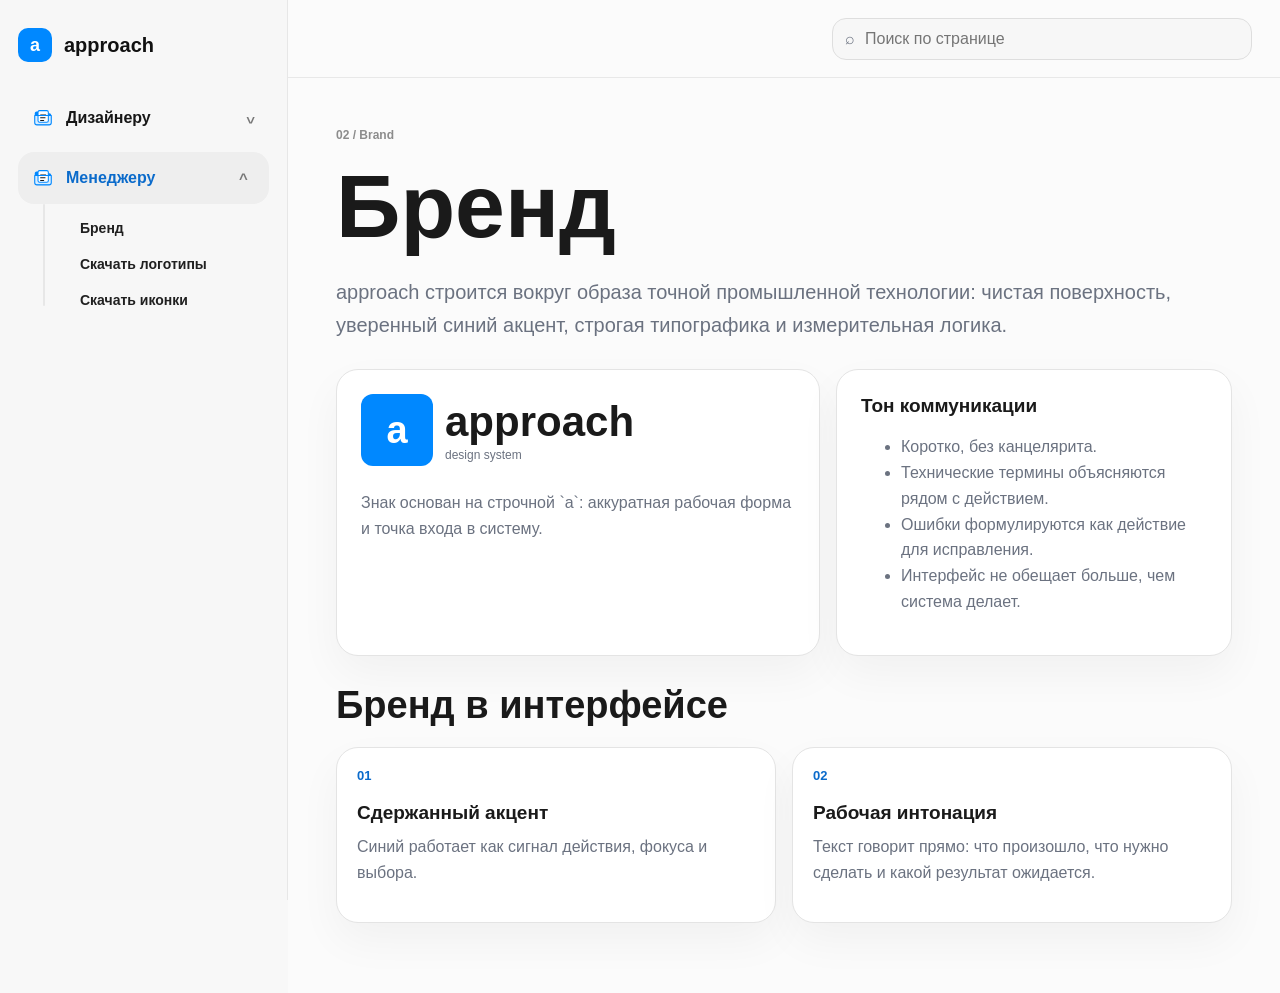
==== brand.html @ d25d41e9 "Initial commit" ====
<!doctype html>
<html lang="ru">
  <head><meta charset="utf-8" /><meta name="viewport" content="width=device-width, initial-scale=1" /><title>Бренд - approach</title><link rel="stylesheet" href="styles.css" /></head>
  <body><div class="app-shell"><header class="topbar"><a class="brand" href="index.html"><span class="brand-mark" aria-hidden="true">a</span><span><strong>approach</strong><small>ИДМ-ПЛЮС</small></span></a><div class="topbar-actions"><label class="search" for="globalSearch"><span aria-hidden="true">⌕</span><input id="globalSearch" type="search" placeholder="Поиск по странице" autocomplete="off" /></label><button class="icon-button nav-toggle" type="button" aria-label="Открыть меню" aria-expanded="false"><span></span><span></span><span></span></button></div></header><aside class="sidebar"><a class="sidebar-logo" href="index.html" aria-label="На главную"><span class="sidebar-logo-mark" aria-hidden="true">a</span><span>approach</span></a><nav class="side-nav">
  <details class="nav-section">
    <summary class="nav-section-trigger">Дизайнеру</summary>
    <div class="nav-section-list">
      <a href="visual-language.html">Визуальный язык</a>
      <a href="typography.html">Типографика</a>
      <a href="colors.html">Палитра</a>
    </div>
  </details>
  <details class="nav-section">
    <summary class="nav-section-trigger">Менеджеру</summary>
    <div class="nav-section-list">
      <a href="brand.html">Бренд</a>
      <a href="logos.html">Скачать логотипы</a>
      <a href="download-icons.html">Скачать иконки</a>
    </div>
  </details>
</nav></aside><main class="content"><section class="doc-section hero-section" id="brand" data-title="Бренд"><div class="section-kicker">02 / Brand</div><h1>Бренд</h1><p class="lead">approach строится вокруг образа точной промышленной технологии: чистая поверхность, уверенный синий акцент, строгая типографика и измерительная логика.</p><div class="brand-spec"><div class="logo-lab"><div class="logo-preview"><span class="brand-mark big">a</span><div><strong>approach</strong><small>design system</small></div></div><p>Знак основан на строчной `a`: аккуратная рабочая форма и точка входа в систему.</p></div><div class="voice-list"><h3>Тон коммуникации</h3><ul><li>Коротко, без канцелярита.</li><li>Технические термины объясняются рядом с действием.</li><li>Ошибки формулируются как действие для исправления.</li><li>Интерфейс не обещает больше, чем система делает.</li></ul></div></div><div class="doc-block"><h2>Бренд в интерфейсе</h2><div class="guideline-grid"><article class="guideline-card"><span>01</span><h3>Сдержанный акцент</h3><p>Синий работает как сигнал действия, фокуса и выбора.</p></article><article class="guideline-card"><span>02</span><h3>Рабочая интонация</h3><p>Текст говорит прямо: что произошло, что нужно сделать и какой результат ожидается.</p></article></div></div></section></main><aside class="toc"><strong>На странице</strong><a href="#brand">Бренд</a></aside></div><div class="no-results" hidden><strong>Ничего не найдено</strong><span>Попробуйте другой запрос.</span></div><script src="app.js"></script></body>
</html>
---- styles.css ----
:root {
  --blue: #0088ff;
  --blue-active: #0b6bcb;
  --carbon: #1a1a1a;
  --muted: #6b7280;
  --soft: #f4f8fc;
  --line: #e4eaf1;
  --white: #ffffff;
  --green: #14a46c;
  --warning: #ffb020;
  --radius: 8px;
  --topbar: 72px;
  --sidebar: 248px;
  --toc: 208px;
  --shadow: 0 18px 45px rgba(26, 26, 26, 0.08);
  color-scheme: light;
  font-family: Inter, "Segoe UI", Roboto, Arial, sans-serif;
}

* {
  box-sizing: border-box;
}

html {
  scroll-behavior: smooth;
}

body {
  margin: 0;
  background: linear-gradient(180deg, #ffffff 0%, #f8fbff 48%, #ffffff 100%);
  color: var(--carbon);
}

button,
input,
select {
  font: inherit;
}

a {
  color: inherit;
  text-decoration: none;
}

.app-shell {
  min-height: 100vh;
  display: grid;
  grid-template-columns: var(--sidebar) minmax(0, 1fr) var(--toc);
  grid-template-rows: var(--topbar) 1fr;
}

.topbar {
  position: sticky;
  top: 0;
  z-index: 30;
  grid-column: 1 / -1;
  height: var(--topbar);
  display: flex;
  align-items: center;
  justify-content: space-between;
  gap: 24px;
  padding: 0 28px;
  border-bottom: 1px solid var(--line);
  background: rgba(255, 255, 255, 0.96);
  backdrop-filter: blur(12px);
}

.brand,
.logo-preview {
  display: inline-flex;
  align-items: center;
  gap: 12px;
}

.brand strong,
.logo-preview strong {
  display: block;
  font-size: 17px;
  letter-spacing: 0;
}

.brand small,
.logo-preview small {
  display: block;
  margin-top: 2px;
  color: var(--muted);
  font-size: 12px;
}

.brand-mark {
  width: 36px;
  height: 36px;
  display: grid;
  place-items: center;
  border: 1px solid rgba(0, 136, 255, 0.35);
  border-radius: 8px;
  background: var(--blue);
  color: white;
  font-weight: 800;
  line-height: 1;
}

.brand-mark.big {
  width: 72px;
  height: 72px;
  font-size: 38px;
  border-radius: 12px;
}

.topbar-actions {
  display: flex;
  align-items: center;
  gap: 12px;
}

.search {
  width: min(360px, 42vw);
  height: 42px;
  display: flex;
  align-items: center;
  gap: 8px;
  padding: 0 12px;
  border: 1px solid var(--line);
  border-radius: var(--radius);
  background: var(--white);
  color: var(--muted);
}

.search input {
  width: 100%;
  border: 0;
  outline: 0;
  background: transparent;
  color: var(--carbon);
}

.icon-button {
  width: 42px;
  height: 42px;
  display: none;
  place-items: center;
  gap: 4px;
  border: 1px solid var(--line);
  border-radius: var(--radius);
  background: var(--white);
  color: var(--carbon);
}

.icon-button span {
  width: 18px;
  height: 2px;
  background: currentColor;
}

.sidebar,
.toc {
  position: sticky;
  top: var(--topbar);
  height: calc(100vh - var(--topbar));
  padding: 24px 20px;
  overflow: auto;
}

.sidebar {
  grid-column: 1;
  border-right: 1px solid var(--line);
  background: rgba(255, 255, 255, 0.9);
}

.side-nav {
  display: grid;
  gap: 8px;
  padding: 0;
  border: 0;
  border-radius: 0;
  background: transparent;
  box-shadow: none;
}

.side-nav::before {
  display: none;
}

.nav-section {
  border: 0;
  border-radius: 0;
  background: transparent;
  overflow: visible;
}

.nav-section-trigger {
  min-height: 52px;
  display: flex;
  align-items: center;
  justify-content: space-between;
  gap: 12px;
  padding: 0 14px 0 58px;
  border-radius: 16px;
  color: #171717;
  cursor: pointer;
  font-size: 18px;
  font-weight: 850;
  list-style: none;
  position: relative;
}

.nav-section-trigger::-webkit-details-marker {
  display: none;
}

.nav-section-trigger::after {
  content: "⌄";
  color: #777;
  font-size: 14px;
  transition: transform 160ms ease;
}

.nav-section-trigger::before {
  content: "";
  position: absolute;
  left: 18px;
  width: 22px;
  height: 22px;
  border: 2px solid #8e8e8e;
  border-radius: 7px;
  background:
    linear-gradient(90deg, transparent 9px, #8e8e8e 9px, #8e8e8e 11px, transparent 11px),
    linear-gradient(transparent 9px, #8e8e8e 9px, #8e8e8e 11px, transparent 11px);
}

.nav-section[open] .nav-section-trigger::after {
  transform: rotate(180deg);
}

.nav-section[open] .nav-section-trigger {
  background: #eeeeee;
}

.nav-section-list {
  position: relative;
  display: grid;
  gap: 0;
  margin: 8px 0 8px 30px;
  padding: 0 0 0 28px;
}

.nav-section-list::before {
  content: "";
  position: absolute;
  left: 8px;
  top: -8px;
  bottom: 16px;
  width: 2px;
  border-radius: 999px;
  background: #e7e7e7;
}

.nav-group {
  display: grid;
  gap: 4px;
  padding: 0;
  border: 0;
  background: transparent;
}

.nav-group-title {
  display: none;
}
}

.side-nav a,
.toc a {
  min-height: 42px;
  display: flex;
  align-items: center;
  border-radius: 12px;
  color: var(--muted);
}

.side-nav a {
  position: relative;
  min-height: 42px;
  padding: 0 12px 0 18px;
  border: 1px solid transparent;
  color: #777777;
  font-size: 17px;
  font-weight: 760;
  line-height: 1.2;
  transition: background 180ms ease, border-color 180ms ease, box-shadow 180ms ease, color 180ms ease, transform 180ms ease;
}

.side-nav a::before {
  display: none;
}

.side-nav a.active,
.side-nav a:hover,
.toc a:hover {
  background: transparent;
  color: #111111;
}

.side-nav a.active {
  color: #111111;
  font-weight: 850;
  border-color: transparent;
  background: #f5f5f5;
  box-shadow: none;
}

.side-nav a:hover {
  transform: translateX(2px);
  border-color: transparent;
}

.nav-standalone {
  min-height: 52px !important;
  margin-top: 2px;
  padding-left: 58px !important;
  border-radius: 16px !important;
  background: transparent;
  border-color: transparent !important;
  color: #171717 !important;
  font-size: 18px !important;
  font-weight: 850 !important;
}

.nav-standalone::before {
  display: block;
  left: 18px;
  top: 50%;
  width: 22px;
  height: 22px;
  border: 2px solid #8e8e8e;
  border-radius: 7px;
  background:
    linear-gradient(90deg, transparent 9px, #8e8e8e 9px, #8e8e8e 11px, transparent 11px),
    linear-gradient(transparent 9px, #8e8e8e 9px, #8e8e8e 11px, transparent 11px);
  transform: translateY(-50%);
}

.nav-standalone.active,
.nav-standalone:hover {
  background: #eeeeee;
}

.nav-standalone.active::before,
.nav-standalone:hover::before {
  border-color: var(--blue);
  background:
    linear-gradient(90deg, transparent 9px, var(--blue) 9px, var(--blue) 11px, transparent 11px),
    linear-gradient(transparent 9px, var(--blue) 9px, var(--blue) 11px, transparent 11px);
}

.content {
  grid-column: 2;
  min-width: 0;
  padding: 0 40px 80px;
}

.toc {
  grid-column: 3;
  border-left: 1px solid var(--line);
}

.toc strong {
  display: block;
  margin-bottom: 10px;
  font-size: 13px;
}

.toc a {
  padding: 0 10px;
  font-size: 14px;
}

.doc-section {
  max-width: 1120px;
  margin: 0 auto;
  padding: 72px 0;
  border-bottom: 1px solid var(--line);
  scroll-margin-top: calc(var(--topbar) + 16px);
}

.hero-section {
  padding-top: 56px;
}

.section-kicker {
  margin-bottom: 18px;
  color: var(--blue-active);
  font-size: 13px;
  font-weight: 700;
  text-transform: uppercase;
}

h1,
h2,
h3,
p {
  margin-top: 0;
}

h1 {
  max-width: 780px;
  margin-bottom: 24px;
  font-size: clamp(42px, 6vw, 82px);
  line-height: 1.03;
  letter-spacing: 0;
}

h2 {
  margin-bottom: 22px;
  font-size: clamp(30px, 4vw, 48px);
  line-height: 1.12;
  letter-spacing: 0;
}

h3 {
  margin-bottom: 10px;
  font-size: 19px;
  line-height: 1.25;
}

p,
li {
  color: var(--muted);
  line-height: 1.62;
}

.lead {
  max-width: 660px;
  font-size: 20px;
}

.section-intro {
  max-width: 780px;
  font-size: 18px;
}

.hero-grid {
  display: grid;
  grid-template-columns: minmax(0, 1.35fr) minmax(320px, 0.65fr);
  gap: 32px;
  align-items: center;
}

.hero-actions,
.badge-row {
  display: flex;
  flex-wrap: wrap;
  gap: 10px;
}

.button,
.demo-button {
  min-height: 44px;
  display: inline-flex;
  align-items: center;
  justify-content: center;
  gap: 8px;
  padding: 0 18px;
  border: 1px solid transparent;
  border-radius: var(--radius);
  font-weight: 700;
  cursor: pointer;
  transition: transform 160ms ease, background 160ms ease, border-color 160ms ease;
}

.button:hover,
.demo-button:hover {
  transform: translateY(-1px);
}

.primary,
.demo-button.primary {
  background: var(--blue);
  color: white;
}

.secondary,
.button.ghost {
  border-color: var(--line);
  background: white;
  color: var(--carbon);
}

.demo-button.ghost {
  border-color: transparent;
  background: transparent;
  color: var(--blue-active);
}

.system-panel,
.component-lab,
.component-card,
.audience-grid article,
.principle-list article,
.logo-lab,
.voice-list,
.timeline article {
  border: 1px solid var(--line);
  border-radius: var(--radius);
  background: white;
}

.system-panel {
  padding: 20px;
  box-shadow: var(--shadow);
}

.panel-header {
  display: flex;
  justify-content: space-between;
  gap: 16px;
  padding-bottom: 18px;
  border-bottom: 1px solid var(--line);
  color: var(--muted);
  font-size: 13px;
}

.panel-header strong {
  color: var(--carbon);
}

.signal-board {
  display: grid;
  grid-template-columns: repeat(3, 1fr);
  gap: 10px;
  margin: 18px 0;
}

.signal-board div {
  min-height: 88px;
  display: grid;
  align-content: center;
  gap: 4px;
  padding: 14px;
  border: 1px solid var(--line);
  border-radius: var(--radius);
  background: var(--soft);
}

.signal-board span {
  font-size: 28px;
  font-weight: 800;
}

.signal-board small {
  color: var(--muted);
}

.trace-lines {
  display: grid;
  gap: 8px;
}

.trace-lines span {
  height: 10px;
  border-radius: 99px;
  background: linear-gradient(90deg, rgba(0, 136, 255, 0.2), rgba(0, 136, 255, 0.02));
}

.trace-lines span:nth-child(2) {
  width: 78%;
}

.trace-lines span:nth-child(3) {
  width: 86%;
}

.trace-lines span:nth-child(4) {
  width: 58%;
}

.audience-grid,
.principle-list,
.color-grid,
.component-grid {
  display: grid;
  grid-template-columns: repeat(3, minmax(0, 1fr));
  gap: 16px;
  margin-top: 34px;
}

.audience-grid article,
.principle-list article,
.component-card,
.timeline article {
  padding: 20px;
}

.role-dot {
  width: 10px;
  height: 10px;
  display: block;
  margin-bottom: 26px;
  border-radius: 50%;
  background: var(--blue);
}

.principle-list {
  grid-template-columns: repeat(2, minmax(0, 1fr));
}

.principle-list article > span {
  display: block;
  margin-bottom: 28px;
  color: var(--blue);
  font-weight: 800;
}

.brand-spec {
  display: grid;
  grid-template-columns: minmax(0, 1.1fr) minmax(280px, 0.9fr);
  gap: 16px;
  margin-top: 28px;
}

.logo-lab,
.voice-list {
  padding: 24px;
}

.logo-preview {
  margin-bottom: 24px;
}

.logo-preview strong {
  font-size: 42px;
}

.color-grid {
  grid-template-columns: repeat(6, minmax(132px, 1fr));
}

.swatch {
  min-height: 162px;
  display: grid;
  align-content: end;
  gap: 7px;
  padding: 12px;
  border: 1px solid var(--line);
  border-radius: var(--radius);
  background: white;
  color: var(--carbon);
  text-align: left;
  cursor: pointer;
}

.swatch span {
  height: 74px;
  margin-bottom: 8px;
  border: 1px solid rgba(26, 26, 26, 0.08);
  border-radius: 6px;
  background: var(--swatch);
}

.swatch small {
  color: var(--muted);
}

.note {
  margin-top: 14px;
  font-size: 14px;
}

.type-scale {
  display: grid;
  gap: 10px;
}

.type-scale > div {
  display: grid;
  grid-template-columns: 116px minmax(0, 1fr) 110px;
  gap: 20px;
  align-items: baseline;
  padding: 18px 0;
  border-bottom: 1px solid var(--line);
}

.type-scale span,
code,
time {
  color: var(--muted);
  font-size: 13px;
}

.type-scale div:nth-child(1) strong {
  font-size: clamp(34px, 5vw, 54px);
  line-height: 1.05;
}

.type-scale div:nth-child(2) strong {
  font-size: 32px;
}

.type-scale div:nth-child(3) strong {
  font-size: 20px;
}

.grid-demo {
  position: relative;
  display: grid;
  grid-template-columns: repeat(12, 1fr);
  gap: 12px;
  min-height: 310px;
  margin-top: 28px;
  padding: 24px;
  border: 1px solid var(--line);
  border-radius: var(--radius);
  overflow: hidden;
  background: white;
}

.grid-bars {
  position: absolute;
  inset: 24px;
  display: grid;
  grid-template-columns: repeat(12, 1fr);
  gap: 12px;
  pointer-events: none;
}

.grid-bars span {
  background: rgba(0, 136, 255, 0.07);
}

.layout-card {
  position: relative;
  z-index: 1;
  grid-column: span 4;
  display: grid;
  place-items: center;
  min-height: 110px;
  border: 1px solid rgba(0, 136, 255, 0.24);
  border-radius: var(--radius);
  background: rgba(255, 255, 255, 0.92);
  color: var(--blue-active);
  font-weight: 800;
}

.layout-card.wide {
  grid-column: span 8;
}

.icon-grid {
  display: grid;
  grid-template-columns: repeat(8, 56px);
  gap: 12px;
  margin-top: 24px;
}

.icon-grid button {
  width: 56px;
  height: 56px;
  border: 1px solid var(--line);
  border-radius: var(--radius);
  background: white;
  color: var(--carbon);
  font-size: 22px;
  cursor: pointer;
}

.component-lab {
  margin: 28px 0 20px;
  overflow: hidden;
}

.lab-toolbar {
  display: flex;
  flex-wrap: wrap;
  align-items: center;
  gap: 12px;
  padding: 16px;
  border-bottom: 1px solid var(--line);
  background: var(--soft);
}

.lab-toolbar label,
.field {
  display: grid;
  gap: 8px;
  color: var(--muted);
  font-size: 13px;
}

.lab-toolbar select,
.field input,
.field select {
  height: 40px;
  min-width: 160px;
  padding: 0 12px;
  border: 1px solid var(--line);
  border-radius: var(--radius);
  background: white;
  color: var(--carbon);
}

.toggle {
  display: inline-flex !important;
  grid-template-columns: auto auto;
  align-items: center;
  min-height: 40px;
  padding: 0 10px;
  border: 1px solid var(--line);
  border-radius: var(--radius);
  background: white;
}

.component-preview {
  display: flex;
  flex-wrap: wrap;
  gap: 12px;
  min-height: 152px;
  align-items: center;
  padding: 24px;
}

.component-preview.size-small .demo-button {
  min-height: 36px;
  padding: 0 14px;
  font-size: 14px;
}

.component-preview.size-large .demo-button {
  min-height: 52px;
  padding: 0 22px;
  font-size: 17px;
}

.demo-button[disabled] {
  opacity: 0.48;
  cursor: not-allowed;
  transform: none;
}

.demo-button.loading::before {
  content: "";
  width: 14px;
  height: 14px;
  border: 2px solid currentColor;
  border-right-color: transparent;
  border-radius: 50%;
  animation: spin 0.8s linear infinite;
}

@keyframes spin {
  to { transform: rotate(360deg); }
}

.component-grid {
  grid-template-columns: repeat(2, minmax(0, 1fr));
}

.component-card h3 {
  margin-bottom: 16px;
}

.check-row {
  display: flex;
  gap: 10px;
  align-items: center;
  min-height: 34px;
  color: var(--carbon);
}

.badge {
  display: inline-flex;
  min-height: 28px;
  align-items: center;
  padding: 0 10px;
  border: 1px solid var(--line);
  border-radius: 999px;
  background: var(--soft);
  color: var(--muted);
  font-size: 13px;
  font-weight: 700;
}

.badge.blue {
  border-color: rgba(0, 136, 255, 0.25);
  background: rgba(0, 136, 255, 0.09);
  color: var(--blue-active);
}

.badge.green {
  border-color: rgba(20, 164, 108, 0.24);
  background: rgba(20, 164, 108, 0.1);
  color: #0d7d51;
}

.table-card {
  grid-column: span 2;
}

table {
  width: 100%;
  border-collapse: collapse;
  font-size: 14px;
}

th,
td {
  padding: 13px 10px;
  border-bottom: 1px solid var(--line);
  text-align: left;
}

th {
  color: var(--muted);
  font-size: 13px;
  font-weight: 700;
}

.toast {
  display: grid;
  gap: 4px;
  padding: 14px;
  border-left: 4px solid var(--blue);
  border-radius: var(--radius);
  background: var(--soft);
}

.toast span {
  color: var(--muted);
}

.timeline {
  display: grid;
  gap: 14px;
}

.timeline article {
  display: grid;
  gap: 6px;
}

.timeline h3 {
  margin-bottom: 0;
}

.doc-block {
  margin-top: 34px;
}

.doc-block h2 {
  margin-bottom: 14px;
  font-size: clamp(28px, 3vw, 38px);
}

.guideline-grid,
.article-grid,
.do-dont-grid {
  display: grid;
  grid-template-columns: repeat(2, minmax(0, 1fr));
  gap: 16px;
  margin-top: 20px;
}

.guideline-card,
.article-card,
.do-card,
.dont-card,
.spec-table {
  border: 1px solid var(--line);
  border-radius: var(--radius);
  background: white;
}

.guideline-card,
.article-card,
.do-card,
.dont-card {
  padding: 20px;
}

.guideline-card span,
.article-card span {
  display: block;
  margin-bottom: 18px;
  color: var(--blue-active);
  font-size: 13px;
  font-weight: 800;
}

.visual-sample {
  min-height: 220px;
  display: grid;
  grid-template-columns: 1fr 1fr;
  gap: 14px;
  margin-top: 24px;
  padding: 18px;
  border: 1px solid var(--line);
  border-radius: var(--radius);
  background: var(--soft);
}

.visual-sample > div {
  display: grid;
  align-content: end;
  min-height: 180px;
  padding: 18px;
  border: 1px solid rgba(0, 136, 255, 0.18);
  border-radius: var(--radius);
  background: white;
}

.visual-sample strong {
  font-size: 28px;
}

.rule-list {
  display: grid;
  gap: 12px;
  margin: 18px 0 0;
  padding: 0;
  list-style: none;
}

.rule-list li {
  padding-left: 18px;
  border-left: 3px solid var(--blue);
}

.spec-table {
  width: 100%;
  margin-top: 18px;
  overflow: hidden;
}

.do-card {
  border-color: rgba(20, 164, 108, 0.28);
  background: rgba(20, 164, 108, 0.06);
}

.dont-card {
  border-color: rgba(255, 176, 32, 0.34);
  background: rgba(255, 176, 32, 0.08);
}

.no-results {
  position: fixed;
  left: 50%;
  bottom: 24px;
  z-index: 40;
  transform: translateX(-50%);
  max-width: min(520px, calc(100vw - 32px));
  padding: 14px 18px;
  border: 1px solid var(--line);
  border-radius: var(--radius);
  background: white;
  box-shadow: var(--shadow);
}

.no-results span {
  display: block;
  margin-top: 4px;
  color: var(--muted);
  font-size: 14px;
}

.is-hidden-by-search {
  display: none;
}

.home-page {
  min-height: 100vh;
  background: #ffffff;
}

/* approach application-style documentation skin */
.approach-app-page,
body {
  background: #fbfbfb;
}

.app-shell {
  width: 100%;
  min-height: 100vh;
  margin: 0;
  overflow: visible;
  border: 0;
  border-radius: 0;
  background: #f8f8f8;
  box-shadow: none;
  grid-template-columns: 220px minmax(0, 1fr);
  grid-template-rows: 78px 1fr;
}

.topbar {
  grid-column: 2;
  height: 78px;
  padding: 0 28px;
  border-bottom: 1px solid #e8e8e8;
  background: rgba(251, 251, 251, 0.96);
  backdrop-filter: none;
}

.topbar .brand {
  display: none;
}

.sidebar {
  grid-column: 1;
  grid-row: 1 / span 2;
  top: 0;
  height: 100vh;
  padding: 24px 20px;
  border-right: 1px solid #e7e7e7;
  background: #f7f7f7;
}

.side-nav {
  padding: 0;
  border: 0;
  border-radius: 0;
  background: transparent;
  box-shadow: none;
  gap: 8px;
}

.side-nav::before {
  content: "Документация";
  margin: 0 8px 8px;
  color: #111;
  font-size: 12px;
  letter-spacing: 0.04em;
  text-transform: uppercase;
}

.side-nav a {
  min-height: 42px;
  padding: 0 14px 0 44px;
  border: 0;
  border-radius: 12px;
  color: #202020;
  font-size: 14px;
  font-weight: 760;
}

.side-nav a::before {
  content: "";
  left: 14px;
  width: 18px;
  height: 18px;
  border: 1.5px solid #999;
  border-radius: 6px;
  background:
    linear-gradient(90deg, transparent 7px, #999 7px, #999 9px, transparent 9px),
    linear-gradient(transparent 7px, #999 7px, #999 9px, transparent 9px);
  opacity: 1;
}

.side-nav a::after {
  display: none;
}

.side-nav a.active,
.side-nav a:hover {
  background: #ededed;
  color: #111;
  box-shadow: none;
  transform: none;
}

.side-nav a.active::before,
.side-nav a:hover::before {
  border-color: #111;
  background:
    linear-gradient(90deg, transparent 7px, #111 7px, #111 9px, transparent 9px),
    linear-gradient(transparent 7px, #111 7px, #111 9px, transparent 9px);
}

.topbar-actions {
  width: auto;
  margin-left: auto;
  gap: 14px;
  min-width: 0;
}

.toolbar-button,
.avatar-button,
.section-toolbar button,
.top-link {
  border: 1px solid #dedede;
  border-radius: 14px;
  background: #f1f1f1;
  color: #111;
  font-weight: 800;
}

.toolbar-button {
  width: 42px;
  height: 42px;
}

.toolbar-button.active {
  background: #ececec;
  box-shadow: inset 0 -1px 0 rgba(0, 0, 0, 0.08);
}

.top-link {
  min-height: 44px;
  display: inline-flex;
  align-items: center;
  padding: 0 18px;
  margin-left: auto;
}

.avatar-button {
  width: 42px;
  height: 42px;
  border-radius: 50%;
  background: #f47c2c;
}

.search {
  width: min(420px, calc(100vw - 360px));
  max-width: 100%;
  height: 42px;
  border-color: #dedede;
  border-radius: 14px;
  background: #f7f7f7;
}

.search kbd {
  min-width: 34px;
  padding: 4px 8px;
  border: 1px solid #d2d2d2;
  border-radius: 8px;
  background: #fff;
  color: #777;
  font-size: 12px;
}

.content {
  grid-column: 2;
  padding: 30px 48px 70px;
  background: #fbfbfb;
}

.toc {
  display: none;
}

.doc-section {
  max-width: none;
  padding: 0;
  border-bottom: 0;
}

.dashboard-content {
  display: grid;
  gap: 28px;
}

.dashboard-hero {
  display: grid;
  grid-template-columns: 1fr;
  gap: 0;
  align-items: stretch;
}

.image-hero {
  gap: 24px;
}

.image-hero img {
  width: 100%;
  display: block;
  aspect-ratio: 16 / 6.8;
  object-fit: cover;
  border-radius: 26px;
  background: #f4f7fb;
}

.hero-copy {
  max-width: 860px;
}

.dashboard-hero > div:first-child,
.hero-object,
.update-story,
.component-lab,
.component-card,
.guideline-card,
.article-card,
.logo-lab,
.voice-list,
.timeline article,
.spec-table {
  border: 1px solid #e4e4e4;
  border-radius: 22px;
  background: #ffffff;
  box-shadow: 0 18px 44px rgba(0, 0, 0, 0.045);
}

.dashboard-hero > div:first-child {
  min-height: auto;
  display: grid;
  align-content: end;
  padding: 0 0 18px;
  border: 0;
  border-radius: 0;
  background: transparent;
  box-shadow: none;
}

.eyebrow,
.section-kicker {
  color: #8c8c8c;
  font-size: 12px;
  font-weight: 800;
  letter-spacing: 0;
  text-transform: none;
}

.dashboard-hero h1 {
  margin-bottom: 12px;
  font-size: clamp(72px, 11vw, 150px);
  line-height: 0.9;
}

.dashboard-hero p {
  max-width: 680px;
  margin-bottom: 0;
  color: #757575;
  font-size: 18px;
}

.hero-object {
  position: relative;
  min-height: 220px;
  overflow: hidden;
  background:
    radial-gradient(circle at 74% 28%, rgba(255, 120, 42, 0.9) 0 3px, transparent 4px),
    linear-gradient(145deg, #e9eef0, #ffffff);
}

.hero-object span {
  position: absolute;
  inset: 44px 92px 38px;
  border-radius: 52% 48% 45% 55%;
  background: linear-gradient(145deg, #101010, #3b3b3b 48%, #f5f5f5 49%, #ffffff);
  filter: drop-shadow(0 30px 34px rgba(0, 0, 0, 0.22));
}

.section-toolbar {
  display: flex;
  align-items: center;
  justify-content: space-between;
  margin-bottom: 18px;
}

.section-toolbar h2 {
  margin: 0;
  font-size: 28px;
}

.section-toolbar button,
.section-toolbar a {
  min-height: 38px;
  display: inline-flex;
  align-items: center;
  padding: 0 14px;
  color: #111;
}

.scene-grid {
  display: grid;
  grid-template-columns: repeat(4, minmax(0, 1fr));
  gap: 18px;
}

.role-card-grid {
  display: grid;
  grid-template-columns: repeat(3, minmax(0, 1fr));
  gap: 24px;
  width: 100%;
}

.scene-section {
  width: 100%;
}

.scene-section .role-card-grid {
  max-width: none;
}

.role-card-grid .menu-card {
  min-height: 320px;
  padding: 42px;
  border-radius: 28px;
  border-color: #e3e8ef;
  background:
    linear-gradient(180deg, #ffffff 0%, #f8fbff 100%);
  box-shadow: 0 24px 70px rgba(26, 26, 26, 0.06);
}

.role-card-grid .menu-card h3 {
  margin-bottom: 22px;
  font-size: clamp(30px, 3.2vw, 48px);
}

.role-card-grid .menu-card a {
  min-height: 40px;
  display: flex;
  align-items: center;
  width: 100%;
  font-size: 20px;
  color: #1a1a1a;
}

.role-card-grid .menu-card a:hover {
  color: var(--blue);
  transform: translateX(4px);
}

.scene-card {
  display: grid;
  gap: 10px;
  padding: 10px 10px 18px;
  border: 1px solid #e5e5e5;
  border-radius: 24px;
  background: #ffffff;
  color: #111;
  box-shadow: 0 14px 36px rgba(0, 0, 0, 0.04);
  transition: transform 180ms ease, box-shadow 180ms ease;
}

.scene-card:hover {
  transform: translateY(-3px);
  box-shadow: 0 24px 52px rgba(0, 0, 0, 0.08);
}

.scene-card strong,
.scene-card span {
  padding: 0 10px;
}

.scene-card span {
  color: #8a8a8a;
  font-size: 13px;
}

.scene-art {
  aspect-ratio: 1.35;
  border-radius: 18px;
  background: #efefed;
}

.art-visual { background: radial-gradient(circle at 67% 48%, #111 0 22%, transparent 23%), linear-gradient(135deg, #c8d9df, #f6f6f4); }
.art-brand { background: linear-gradient(145deg, #f15b3b 0 35%, #f1d3bd 36%, #f5f1eb 100%); }
.art-components { background: radial-gradient(circle at 30% 30%, #0088ff 0 12%, transparent 13%), linear-gradient(145deg, #f7f7f7, #dedede); }
.art-colors { background: radial-gradient(circle at 28% 34%, #0088ff 0 18%, transparent 19%), radial-gradient(circle at 70% 64%, #1a1a1a 0 18%, transparent 19%), #f1f1ee; }
.art-type { background: linear-gradient(90deg, #111 0 26%, transparent 27%), linear-gradient(145deg, #f7f7f7, #e6e6e6); }
.art-grid { background: repeating-linear-gradient(90deg, #d7e8f6 0 1px, transparent 1px 28px), repeating-linear-gradient(0deg, #d7e8f6 0 1px, transparent 1px 28px), #fbfbfb; }
.art-icons { background: radial-gradient(circle, transparent 42%, #111 43% 48%, transparent 49%), #f2f2f2; }
.art-updates { background: linear-gradient(145deg, #27222d, #9e8b98); }

.update-story {
  display: grid;
  grid-template-columns: minmax(0, 0.9fr) minmax(320px, 1.1fr);
  gap: 24px;
  padding: 28px;
}

.update-story h3 {
  font-size: 34px;
}

.update-preview {
  min-height: 260px;
  border-radius: 22px;
  background:
    radial-gradient(circle at 46% 34%, rgba(255, 255, 255, 0.9) 0 12%, transparent 13%),
    linear-gradient(145deg, #0088ff, #1a1a1a);
}

.doc-section.hero-section {
  padding: 20px 0 0;
}

.doc-section.hero-section > h1,
.doc-section.hero-section > .lead,
.doc-section.hero-section > .section-kicker {
  max-width: 920px;
}

.doc-section.hero-section > h1 {
  font-size: clamp(54px, 7vw, 104px);
}

.principle-list,
.brand-spec,
.color-grid,
.type-scale,
.grid-demo,
.icon-grid,
.component-grid,
.timeline,
.doc-block {
  margin-top: 28px;
}

.principle-list article,
.swatch {
  border-radius: 22px;
  box-shadow: 0 14px 36px rgba(0, 0, 0, 0.04);
}

.home-topbar {
  position: sticky;
}

.top-nav {
  display: flex;
  align-items: center;
  gap: 6px;
}

.top-nav a {
  min-height: 38px;
  display: inline-flex;
  align-items: center;
  padding: 0 12px;
  border-radius: var(--radius);
  color: var(--muted);
  font-size: 14px;
  font-weight: 700;
}

.top-nav a:hover {
  background: var(--soft);
  color: var(--carbon);
}

.home-main {
  width: min(1180px, calc(100vw - 48px));
  margin: 0 auto;
  padding: 56px 0 84px;
}

.home-hero {
  min-height: min(560px, calc(100vh - 112px));
  display: grid;
  align-content: center;
  padding: 58px 0 72px;
}

.home-hero h1 {
  max-width: 980px;
  margin-bottom: 22px;
  font-size: clamp(72px, 15vw, 180px);
  line-height: 0.9;
  letter-spacing: 0;
}

.home-hero .lead {
  max-width: 760px;
}

.quick-menu,
.home-updates {
  padding: 56px 0 0;
}

.quick-menu,
.home-updates {
  margin-inline: calc((100vw - min(1180px, calc(100vw - 48px))) / -2);
  padding-inline: calc((100vw - min(1180px, calc(100vw - 48px))) / 2);
  background: #ffffff;
}

.quick-menu {
  padding-top: 56px;
}

.home-updates {
  padding-top: 56px;
  padding-bottom: 40px;
}

.home-section-head {
  display: flex;
  align-items: end;
  justify-content: space-between;
  gap: 24px;
  margin-bottom: 18px;
}

.home-section-head h2 {
  margin: 0;
  font-size: clamp(28px, 4vw, 46px);
}

.home-section-head a {
  color: var(--blue-active);
  font-weight: 800;
}

.home-card-grid {
  display: grid;
  grid-template-columns: repeat(3, minmax(0, 1fr));
  gap: 24px;
}

.menu-card {
  min-height: 258px;
  display: grid;
  align-content: start;
  gap: 16px;
  padding: 28px 24px;
  border: 1px solid var(--line);
  border-radius: 8px;
  background: #ffffff;
  box-shadow: 0 16px 40px rgba(26, 26, 26, 0.06);
}

.menu-card h3 {
  margin-bottom: 10px;
  font-size: 28px;
}

.menu-card a {
  width: fit-content;
  color: var(--carbon);
  font-size: 17px;
  line-height: 1.3;
}

.menu-card a:hover {
  color: var(--blue-active);
}

.updates-layout {
  display: grid;
  grid-template-columns: minmax(0, 1fr) minmax(340px, 0.72fr);
  gap: 24px;
}

.update-feature,
.update-list a {
  border: 1px solid var(--line);
  border-radius: 8px;
  background: white;
}

.update-feature {
  min-height: 320px;
  display: grid;
  align-content: end;
  padding: 28px;
  box-shadow: var(--shadow);
}

.update-feature h3 {
  max-width: 640px;
  margin-top: 18px;
  font-size: clamp(28px, 4vw, 52px);
  line-height: 1.08;
}

.update-feature p {
  max-width: 650px;
  margin-bottom: 0;
}

.update-list {
  display: grid;
  gap: 12px;
}

.update-list a {
  display: grid;
  gap: 8px;
  min-height: 98px;
  padding: 18px;
}

.update-list span {
  color: var(--blue-active);
  font-size: 13px;
  font-weight: 800;
  text-transform: uppercase;
}

.update-list strong {
  line-height: 1.35;
}

.site-footer {
  background: #ffffff;
}

.site-footer-inner {
  width: min(1180px, calc(100vw - 48px));
  margin: 0 auto;
  padding: 28px 0 36px;
  border-top: 1px solid var(--line);
  color: var(--muted);
  font-size: 14px;
  font-weight: 700;
}

@media (max-width: 1180px) {
  .app-shell {
    grid-template-columns: var(--sidebar) minmax(0, 1fr);
  }

  .toc {
    display: none;
  }

  .content {
    grid-column: 2;
  }

  .hero-grid,
  .brand-spec {
    grid-template-columns: 1fr;
  }

  .color-grid {
    grid-template-columns: repeat(3, minmax(0, 1fr));
  }
}

@media (max-width: 820px) {
  :root {
    --topbar: 64px;
  }

  .app-shell {
    display: block;
  }

  .topbar {
    padding: 0 16px;
  }

  .search {
    width: min(260px, calc(100vw - 110px));
  }

  .icon-button {
    display: grid;
  }

  .top-nav {
    position: fixed;
    top: var(--topbar);
    left: 0;
    right: 0;
    z-index: 24;
    display: grid;
    gap: 0;
    padding: 12px 16px;
    border-bottom: 1px solid var(--line);
    background: white;
    transform: translateY(-120%);
    transition: transform 180ms ease;
    box-shadow: var(--shadow);
  }

  body.nav-open .top-nav {
    transform: translateY(0);
  }

  .sidebar {
    position: fixed;
    top: var(--topbar);
    left: 0;
    z-index: 25;
    width: min(320px, 84vw);
    transform: translateX(-102%);
    transition: transform 180ms ease;
    box-shadow: var(--shadow);
  }

  body.nav-open .sidebar {
    transform: translateX(0);
  }

  .content {
    padding: 0 18px 64px;
  }

  .doc-section {
    padding: 52px 0;
  }

  .audience-grid,
  .principle-list,
  .component-grid,
  .color-grid,
  .guideline-grid,
  .article-grid,
  .do-dont-grid,
  .visual-sample {
    grid-template-columns: 1fr;
  }

  .hero-grid {
    gap: 24px;
  }

  .type-scale > div {
    grid-template-columns: 1fr;
    gap: 8px;
  }

  .grid-demo {
    grid-template-columns: repeat(6, 1fr);
  }

  .grid-bars {
    grid-template-columns: repeat(6, 1fr);
  }

  .layout-card,
  .layout-card.wide {
    grid-column: span 6;
  }

  .icon-grid {
    grid-template-columns: repeat(4, 56px);
  }

  .table-card {
    grid-column: span 1;
    overflow-x: auto;
  }

  .home-main {
    width: min(100% - 32px, 1180px);
    padding-top: 32px;
  }

  .site-footer-inner {
    width: min(100% - 32px, 1180px);
  }

  .quick-menu,
  .home-updates {
    margin-inline: -16px;
    padding-inline: 16px;
  }

  .home-hero {
    min-height: auto;
    padding: 54px 0 58px;
  }

  .home-card-grid,
  .updates-layout {
    grid-template-columns: 1fr;
  }

  .home-section-head {
    align-items: start;
    flex-direction: column;
    gap: 10px;
  }

  .menu-card {
    min-height: 220px;
  }
}

@media (max-width: 520px) {
  .brand small {
    display: none;
  }

  .search {
    width: 44px;
    padding: 0;
    justify-content: center;
  }

  .search input {
    position: absolute;
    right: 16px;
    top: 58px;
    width: calc(100vw - 32px);
    height: 44px;
    padding: 0 12px;
    border: 1px solid var(--line);
    border-radius: var(--radius);
    background: white;
    box-shadow: var(--shadow);
    opacity: 0;
    pointer-events: none;
  }

  .search:focus-within input {
    opacity: 1;
    pointer-events: auto;
  }

  h1 {
    font-size: 40px;
  }

  .lead {
    font-size: 18px;
  }

  .signal-board {
    grid-template-columns: 1fr;
  }

  .home-hero h1 {
    font-size: 66px;
  }

  .menu-card h3 {
    font-size: 26px;
  }
}

/* Compact role navigation */
:root {
  --sidebar: 288px;
}

.app-shell {
  grid-template-columns: 288px minmax(0, 1fr);
}

.sidebar {
  padding-inline: 18px;
}

.sidebar-logo {
  min-height: 42px;
  display: flex;
  align-items: center;
  gap: 12px;
  margin-bottom: 26px;
  color: #111;
  font-size: 20px;
  font-weight: 900;
}

.sidebar-logo-mark {
  width: 34px;
  height: 34px;
  display: grid;
  place-items: center;
  border-radius: 10px;
  background: var(--blue);
  color: #fff;
  font-size: 18px;
  line-height: 1;
}

.nav-section-trigger {
  display: grid;
  grid-template-columns: 22px minmax(0, 1fr) 16px;
  column-gap: 12px;
  padding-left: 48px;
  padding-right: 10px;
  font-size: 16px;
}

.nav-section-trigger::before,
.nav-standalone::before {
  left: 14px;
  width: 20px;
  height: 20px;
}

.nav-section[open] .nav-section-trigger::before {
  border-color: var(--blue);
  background:
    linear-gradient(90deg, transparent 9px, var(--blue) 9px, var(--blue) 11px, transparent 11px),
    linear-gradient(transparent 9px, var(--blue) 9px, var(--blue) 11px, transparent 11px);
}

.nav-section[open] .nav-section-trigger {
  color: var(--blue-active);
}

.top-link {
  border-color: rgba(0, 136, 255, 0.18);
  background: rgba(0, 136, 255, 0.08);
  color: var(--blue-active);
}

.top-link:hover {
  background: var(--blue);
  color: #fff;
}

.side-nav .nav-section-list a::before {
  display: none !important;
}

.side-nav .nav-standalone::before {
  content: "" !important;
  display: block !important;
  position: absolute;
  left: 14px;
  top: 50%;
  width: 20px;
  height: 20px;
  border: 2px solid #8e8e8e;
  border-radius: 7px;
  background:
    linear-gradient(90deg, transparent 8px, #8e8e8e 8px, #8e8e8e 10px, transparent 10px),
    linear-gradient(transparent 8px, #8e8e8e 8px, #8e8e8e 10px, transparent 10px);
  transform: translateY(-50%);
}

.side-nav .nav-standalone.active::before,
.side-nav .nav-standalone:hover::before {
  border-color: var(--blue);
  background:
    linear-gradient(90deg, transparent 8px, var(--blue) 8px, var(--blue) 10px, transparent 10px),
    linear-gradient(transparent 8px, var(--blue) 8px, var(--blue) 10px, transparent 10px);
}

.nav-section-trigger::before,
.side-nav .nav-standalone::before,
.nav-section[open] .nav-section-trigger::before,
.side-nav .nav-standalone.active::before,
.side-nav .nav-standalone:hover::before {
  border: 0 !important;
  border-radius: 0 !important;
  background: url("assets/file-and-folder.svg") center / contain no-repeat !important;
}

.side-nav {
  --nav-icon-left: 14px;
  --nav-icon-size: 20px;
  --nav-text-left: 48px;
  --nav-branch-left: 24px;
  --nav-child-left: 44px;
}

.nav-section-trigger,
.nav-standalone {
  min-height: 52px !important;
  padding-left: var(--nav-text-left) !important;
  padding-right: 12px !important;
}

.nav-section-trigger::before,
.side-nav .nav-standalone::before {
  left: var(--nav-icon-left) !important;
  width: var(--nav-icon-size) !important;
  height: var(--nav-icon-size) !important;
}

.nav-section-list {
  margin: 6px 0 10px 0 !important;
  padding-left: var(--nav-child-left) !important;
}

.nav-section-list::before {
  left: var(--nav-branch-left) !important;
  top: -6px;
  bottom: 14px;
}

.side-nav .nav-section-list a {
  min-height: 36px !important;
  padding: 7px 10px 7px 0 !important;
  font-size: 14px !important;
  line-height: 1.25;
}

/* Final navigation alignment */
.side-nav {
  --nav-x: 14px;
  --nav-icon: 22px;
  --nav-gap: 12px;
  --nav-text: 52px;
  --nav-caret: 16px;
  --nav-branch: 25px;
  --nav-child: 52px;
}

.nav-section-trigger {
  display: grid;
  grid-template-columns: var(--nav-icon) minmax(0, 1fr) var(--nav-caret);
  column-gap: var(--nav-gap);
  width: 100%;
  min-height: 52px !important;
  padding: 0 14px !important;
}

.nav-section-trigger::before {
  position: static !important;
  grid-column: 1;
  justify-self: start;
  align-self: center;
  width: var(--nav-icon) !important;
  height: var(--nav-icon) !important;
}

.nav-section-trigger::after {
  content: "^";
  grid-column: 3;
  justify-self: center;
  align-self: center;
  width: var(--nav-caret);
  color: #777;
  font-size: 15px;
  font-weight: 700;
  line-height: 1;
  transform-origin: center;
}

.nav-section[open] .nav-section-trigger::after {
  transform: none;
}

.nav-section:not([open]) .nav-section-trigger::after {
  transform: rotate(180deg);
}

.nav-section-trigger:hover,
.nav-section[open] .nav-section-trigger {
  background: #eeeeee;
}

.nav-section-list {
  margin: 6px 0 12px 0 !important;
  padding-left: var(--nav-child) !important;
}

.nav-section-list::before {
  left: var(--nav-branch) !important;
  top: -6px !important;
  bottom: 12px !important;
}

.side-nav .nav-section-list a {
  min-height: 36px !important;
  display: flex;
  align-items: center;
  padding: 7px 10px !important;
  border-radius: 12px;
}

.side-nav .nav-section-list a.active,
.side-nav .nav-section-list a:hover {
  background: #eeeeee;
  transform: none;
}

.nav-standalone {
  display: grid !important;
  grid-template-columns: var(--nav-icon) minmax(0, 1fr) var(--nav-caret);
  column-gap: var(--nav-gap);
  align-items: center;
  min-height: 52px !important;
  padding: 0 14px !important;
  white-space: nowrap;
}

.side-nav .nav-standalone::before {
  position: static !important;
  grid-column: 1;
  justify-self: start;
  align-self: center;
  width: var(--nav-icon) !important;
  height: var(--nav-icon) !important;
  transform: none;
}

.nav-standalone.active,
.nav-standalone:hover {
  background: #eeeeee;
  transform: none;
}

.nav-section-trigger::after {
  justify-self: end;
}

.nav-section-list {
  margin-left: 24px;
  padding-left: 20px;
}

.nav-section-list .side-nav a,
.side-nav .nav-section-list a {
  min-height: 38px;
  padding: 8px 8px 8px 14px;
  font-size: 14px;
  line-height: 1.2;
  white-space: normal;
  overflow-wrap: anywhere;
}

.nav-standalone {
  display: grid !important;
  grid-template-columns: 22px minmax(0, 1fr);
  column-gap: 12px;
  padding-left: 48px !important;
  padding-right: 10px !important;
  font-size: 16px !important;
}
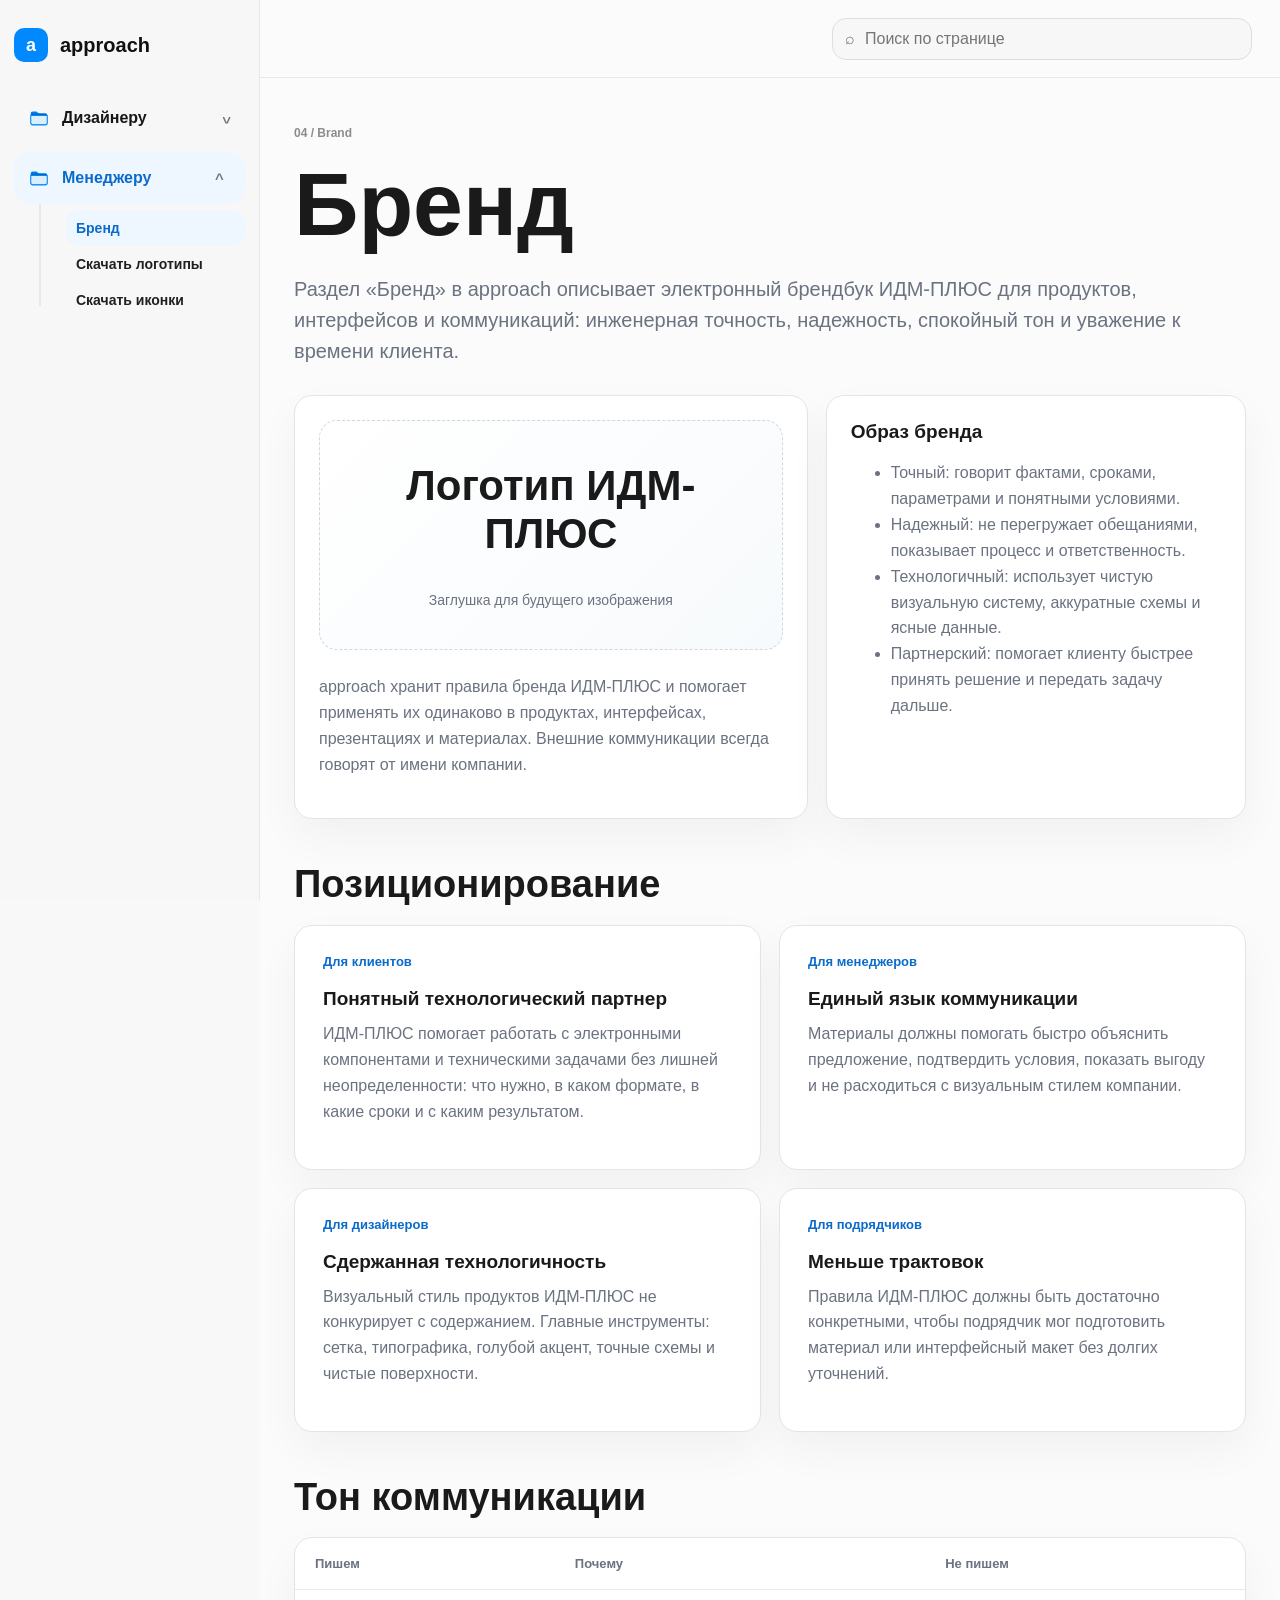
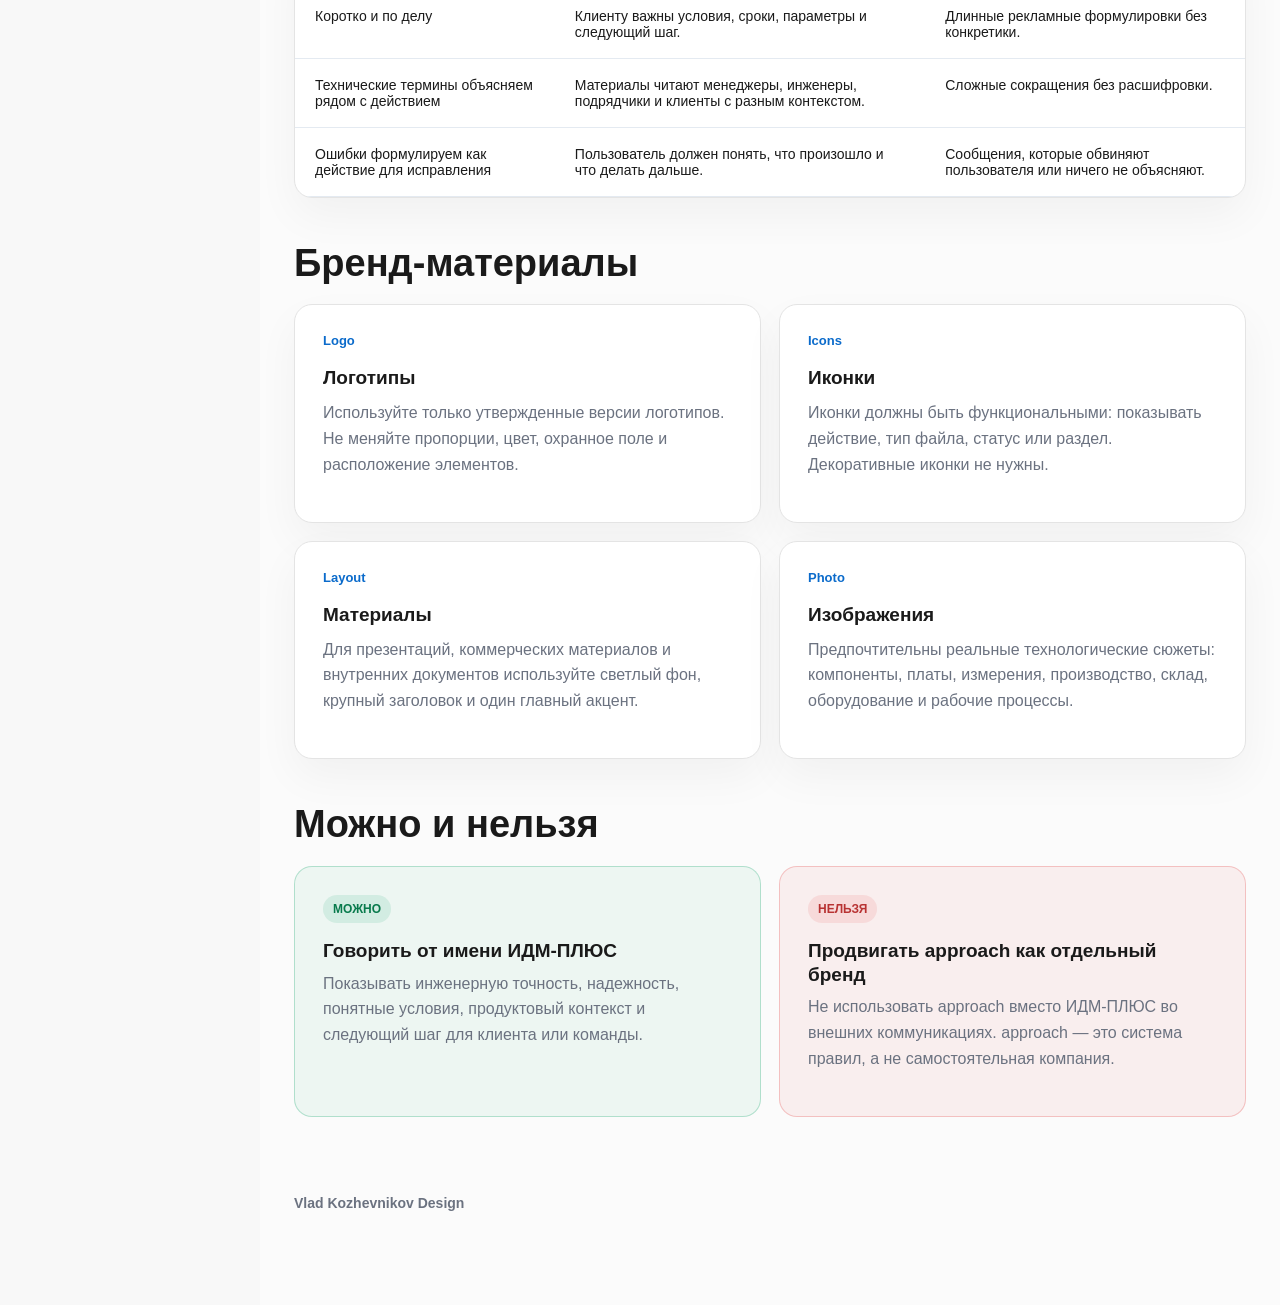
==== commit 6b6552b1: "1.2 Update" ====
--- a/brand.html
+++ b/brand.html
@@ -18,5 +18,5 @@
       <a href="download-icons.html">Скачать иконки</a>
     </div>
   </details>
-</nav></aside><main class="content"><section class="doc-section hero-section" id="brand" data-title="Бренд"><div class="section-kicker">02 / Brand</div><h1>Бренд</h1><p class="lead">approach строится вокруг образа точной промышленной технологии: чистая поверхность, уверенный синий акцент, строгая типографика и измерительная логика.</p><div class="brand-spec"><div class="logo-lab"><div class="logo-preview"><span class="brand-mark big">a</span><div><strong>approach</strong><small>design system</small></div></div><p>Знак основан на строчной `a`: аккуратная рабочая форма и точка входа в систему.</p></div><div class="voice-list"><h3>Тон коммуникации</h3><ul><li>Коротко, без канцелярита.</li><li>Технические термины объясняются рядом с действием.</li><li>Ошибки формулируются как действие для исправления.</li><li>Интерфейс не обещает больше, чем система делает.</li></ul></div></div><div class="doc-block"><h2>Бренд в интерфейсе</h2><div class="guideline-grid"><article class="guideline-card"><span>01</span><h3>Сдержанный акцент</h3><p>Синий работает как сигнал действия, фокуса и выбора.</p></article><article class="guideline-card"><span>02</span><h3>Рабочая интонация</h3><p>Текст говорит прямо: что произошло, что нужно сделать и какой результат ожидается.</p></article></div></div></section></main><aside class="toc"><strong>На странице</strong><a href="#brand">Бренд</a></aside></div><div class="no-results" hidden><strong>Ничего не найдено</strong><span>Попробуйте другой запрос.</span></div><script src="app.js"></script></body>
+</nav></aside><main class="content"><section class="doc-section hero-section" id="brand" data-title="Бренд"><div class="section-kicker">04 / Brand</div><h1>Бренд</h1><p class="lead">Раздел «Бренд» в approach описывает электронный брендбук ИДМ-ПЛЮС для продуктов, интерфейсов и коммуникаций: инженерная точность, надежность, спокойный тон и уважение к времени клиента.</p><div class="brand-spec"><div class="logo-lab"><div class="logo-placeholder" role="img" aria-label="Место для логотипа ИДМ-ПЛЮС"><span>Логотип ИДМ-ПЛЮС</span><small>Заглушка для будущего изображения</small></div><p>approach хранит правила бренда ИДМ-ПЛЮС и помогает применять их одинаково в продуктах, интерфейсах, презентациях и материалах. Внешние коммуникации всегда говорят от имени компании.</p></div><div class="voice-list"><h3>Образ бренда</h3><ul><li>Точный: говорит фактами, сроками, параметрами и понятными условиями.</li><li>Надежный: не перегружает обещаниями, показывает процесс и ответственность.</li><li>Технологичный: использует чистую визуальную систему, аккуратные схемы и ясные данные.</li><li>Партнерский: помогает клиенту быстрее принять решение и передать задачу дальше.</li></ul></div></div><div class="doc-block" id="position"><h2>Позиционирование</h2><div class="article-grid"><article class="article-card"><span>Для клиентов</span><h3>Понятный технологический партнер</h3><p>ИДМ-ПЛЮС помогает работать с электронными компонентами и техническими задачами без лишней неопределенности: что нужно, в каком формате, в какие сроки и с каким результатом.</p></article><article class="article-card"><span>Для менеджеров</span><h3>Единый язык коммуникации</h3><p>Материалы должны помогать быстро объяснить предложение, подтвердить условия, показать выгоду и не расходиться с визуальным стилем компании.</p></article><article class="article-card"><span>Для дизайнеров</span><h3>Сдержанная технологичность</h3><p>Визуальный стиль продуктов ИДМ-ПЛЮС не конкурирует с содержанием. Главные инструменты: сетка, типографика, голубой акцент, точные схемы и чистые поверхности.</p></article><article class="article-card"><span>Для подрядчиков</span><h3>Меньше трактовок</h3><p>Правила ИДМ-ПЛЮС должны быть достаточно конкретными, чтобы подрядчик мог подготовить материал или интерфейсный макет без долгих уточнений.</p></article></div></div><div class="doc-block" id="voice"><h2>Тон коммуникации</h2><table class="spec-table"><thead><tr><th>Пишем</th><th>Почему</th><th>Не пишем</th></tr></thead><tbody><tr><td>Коротко и по делу</td><td>Клиенту важны условия, сроки, параметры и следующий шаг.</td><td>Длинные рекламные формулировки без конкретики.</td></tr><tr><td>Технические термины объясняем рядом с действием</td><td>Материалы читают менеджеры, инженеры, подрядчики и клиенты с разным контекстом.</td><td>Сложные сокращения без расшифровки.</td></tr><tr><td>Ошибки формулируем как действие для исправления</td><td>Пользователь должен понять, что произошло и что делать дальше.</td><td>Сообщения, которые обвиняют пользователя или ничего не объясняют.</td></tr></tbody></table></div><div class="doc-block" id="assets"><h2>Бренд-материалы</h2><div class="guideline-grid"><article class="guideline-card"><span>Logo</span><h3>Логотипы</h3><p>Используйте только утвержденные версии логотипов. Не меняйте пропорции, цвет, охранное поле и расположение элементов.</p></article><article class="guideline-card"><span>Icons</span><h3>Иконки</h3><p>Иконки должны быть функциональными: показывать действие, тип файла, статус или раздел. Декоративные иконки не нужны.</p></article><article class="guideline-card"><span>Layout</span><h3>Материалы</h3><p>Для презентаций, коммерческих материалов и внутренних документов используйте светлый фон, крупный заголовок и один главный акцент.</p></article><article class="guideline-card"><span>Photo</span><h3>Изображения</h3><p>Предпочтительны реальные технологические сюжеты: компоненты, платы, измерения, производство, склад, оборудование и рабочие процессы.</p></article></div></div><div class="doc-block" id="do-dont"><h2>Можно и нельзя</h2><div class="do-dont-grid"><article class="do-card"><span>Можно</span><h3>Говорить от имени ИДМ-ПЛЮС</h3><p>Показывать инженерную точность, надежность, понятные условия, продуктовый контекст и следующий шаг для клиента или команды.</p></article><article class="dont-card"><span>Нельзя</span><h3>Продвигать approach как отдельный бренд</h3><p>Не использовать approach вместо ИДМ-ПЛЮС во внешних коммуникациях. approach — это система правил, а не самостоятельная компания.</p></article></div></div></section><footer class="site-footer">Vlad Kozhevnikov Design</footer></main><aside class="toc"><strong>На странице</strong><a href="#brand">Бренд</a><a href="#position">Позиционирование</a><a href="#voice">Тон коммуникации</a><a href="#assets">Бренд-материалы</a><a href="#do-dont">Можно и нельзя</a></aside></div><div class="no-results" hidden><strong>Ничего не найдено</strong><span>Попробуйте другой запрос.</span></div><script src="app.js"></script></body>
 </html>
--- a/styles.css
+++ b/styles.css
@@ -1035,8 +1035,36 @@
 }
 
 .dont-card {
-  border-color: rgba(255, 176, 32, 0.34);
-  background: rgba(255, 176, 32, 0.08);
+  border-color: rgba(224, 72, 72, 0.28);
+  background: rgba(224, 72, 72, 0.07);
+}
+
+.do-card span,
+.dont-card span {
+  display: inline-flex;
+  align-items: center;
+  min-height: 28px;
+  margin-bottom: 16px;
+  padding: 5px 10px;
+  border-radius: 999px;
+  font-size: 12px;
+  font-weight: 850;
+  text-transform: uppercase;
+}
+
+.do-card span {
+  background: rgba(20, 164, 108, 0.12);
+  color: #087a4c;
+}
+
+.dont-card span {
+  background: rgba(224, 72, 72, 0.12);
+  color: #b83232;
+}
+
+.do-card h3,
+.dont-card h3 {
+  margin-bottom: 8px;
 }
 
 .no-results {
@@ -2073,6 +2101,1034 @@
   line-height: 1.25;
 }
 
+.nav-section.is-current .nav-section-trigger {
+  color: var(--blue-active);
+  background: #eef7ff;
+}
+
+.nav-section.is-current .nav-section-trigger::before {
+  border-color: var(--blue);
+  background: url("assets/file-and-folder.svg") center / contain no-repeat !important;
+}
+
+.side-nav .nav-section-list a.active {
+  color: var(--blue-active);
+  background: #eef7ff;
+  font-weight: 850;
+}
+
+.side-nav .nav-section-list a.active::after {
+  content: "";
+  position: absolute;
+  left: -20px;
+  top: 8px;
+  bottom: 8px;
+  width: 3px;
+  border-radius: 999px;
+  background: var(--blue);
+}
+
+@media (max-width: 920px) {
+  :root {
+    --sidebar: 100%;
+  }
+
+  .app-shell {
+    display: block;
+    width: 100%;
+    min-height: 100vh;
+  }
+
+  .sidebar {
+    position: relative !important;
+    top: auto !important;
+    left: auto !important;
+    width: 100% !important;
+    height: auto !important;
+    transform: none !important;
+    padding: 18px 16px;
+    border-right: 0;
+    border-bottom: 1px solid #e7e7e7;
+    box-shadow: none;
+  }
+
+  .sidebar-logo {
+    margin-bottom: 18px;
+  }
+
+  .side-nav {
+    gap: 8px;
+  }
+
+  .nav-section-trigger,
+  .nav-standalone {
+    min-height: 48px !important;
+  }
+
+  .nav-section-list {
+    padding-left: 44px !important;
+  }
+
+  .nav-section-list::before {
+    left: 22px !important;
+  }
+
+  .topbar {
+    position: sticky;
+    top: 0;
+    z-index: 20;
+    display: block;
+    height: auto;
+    padding: 14px 16px;
+    background: #fbfbfb;
+  }
+
+  .topbar-actions {
+    width: 100%;
+    margin-left: 0;
+  }
+
+  .search {
+    width: 100%;
+    max-width: none;
+  }
+
+  .content {
+    padding: 22px 16px 56px;
+  }
+
+  .image-hero img {
+    border-radius: 18px;
+    aspect-ratio: 16 / 9;
+  }
+
+  .dashboard-hero h1 {
+    font-size: clamp(58px, 18vw, 108px);
+  }
+
+  .role-card-grid,
+  .scene-grid,
+  .article-grid,
+  .guideline-grid,
+  .brand-spec,
+  .component-grid {
+    grid-template-columns: 1fr !important;
+  }
+
+  .role-card-grid .menu-card {
+    min-height: auto;
+    padding: 28px;
+  }
+
+  .color-grid {
+    grid-template-columns: repeat(2, minmax(0, 1fr)) !important;
+  }
+}
+
+/* Responsive system: desktop, laptop, tablet, phone */
+@media (min-width: 1440px) {
+  .content {
+    padding: 40px 64px 88px !important;
+  }
+
+  .image-hero img {
+    max-height: 560px;
+  }
+
+  .role-card-grid .menu-card {
+    min-height: 340px;
+  }
+}
+
+@media (max-width: 1280px) {
+  :root {
+    --sidebar: 260px;
+  }
+
+  .app-shell {
+    grid-template-columns: 260px minmax(0, 1fr) !important;
+  }
+
+  .sidebar {
+    padding-inline: 14px !important;
+  }
+
+  .content {
+    padding: 28px 34px 64px !important;
+  }
+
+  .role-card-grid {
+    gap: 18px;
+  }
+
+  .role-card-grid .menu-card {
+    padding: 30px;
+  }
+
+  .role-card-grid .menu-card h3 {
+    font-size: clamp(28px, 3vw, 42px);
+  }
+}
+
+@media (min-width: 921px) and (max-width: 1100px) {
+  .app-shell {
+    grid-template-columns: 240px minmax(0, 1fr) !important;
+  }
+
+  .content {
+    padding: 24px 28px 56px !important;
+  }
+
+  .role-card-grid {
+    grid-template-columns: repeat(2, minmax(0, 1fr)) !important;
+  }
+
+  .role-card-grid .menu-card:last-child {
+    grid-column: 1 / -1;
+  }
+
+  .dashboard-hero h1 {
+    font-size: clamp(64px, 12vw, 118px);
+  }
+}
+
+@media (max-width: 920px) {
+  body {
+    overflow-x: hidden;
+  }
+
+  .app-shell {
+    display: block !important;
+    width: 100% !important;
+  }
+
+  .topbar {
+    grid-column: auto !important;
+  }
+
+  .sidebar {
+    display: block;
+  }
+
+  .side-nav {
+    display: grid;
+    grid-template-columns: repeat(2, minmax(0, 1fr));
+    gap: 10px;
+  }
+
+  .side-nav::before {
+    grid-column: 1 / -1;
+  }
+
+  .nav-section-list {
+    padding-left: 42px !important;
+  }
+
+  .role-card-grid {
+    grid-template-columns: repeat(2, minmax(0, 1fr)) !important;
+  }
+
+  .role-card-grid .menu-card:last-child {
+    grid-column: 1 / -1;
+  }
+
+  .dashboard-hero,
+  .dashboard-content {
+    gap: 22px;
+  }
+}
+
+@media (max-width: 720px) {
+  .topbar {
+    padding: 12px !important;
+  }
+
+  .sidebar {
+    padding: 14px 12px !important;
+  }
+
+  .side-nav {
+    grid-template-columns: 1fr;
+  }
+
+  .content {
+    padding: 18px 12px 48px !important;
+  }
+
+  .image-hero img {
+    aspect-ratio: 4 / 3;
+    border-radius: 18px;
+  }
+
+  .dashboard-hero h1 {
+    font-size: clamp(54px, 20vw, 88px);
+  }
+
+  .dashboard-hero p {
+    font-size: 16px;
+  }
+
+  .role-card-grid,
+  .article-grid,
+  .guideline-grid,
+  .brand-spec,
+  .do-dont-grid,
+  .color-grid {
+    grid-template-columns: 1fr !important;
+  }
+
+  .role-card-grid .menu-card,
+  .role-card-grid .menu-card:last-child {
+    grid-column: auto;
+  }
+
+  .role-card-grid .menu-card {
+    min-height: auto;
+    padding: 24px;
+  }
+
+  .type-scale > div {
+    grid-template-columns: 1fr !important;
+  }
+}
+
+@media (max-width: 420px) {
+  .sidebar-logo {
+    margin-bottom: 14px;
+  }
+
+  .sidebar-logo span:last-child {
+    font-size: 18px;
+  }
+
+  .nav-section-trigger,
+  .nav-standalone {
+    min-height: 46px !important;
+    font-size: 15px !important;
+  }
+
+  .side-nav .nav-section-list a {
+    font-size: 14px !important;
+  }
+
+  .search {
+    height: 40px;
+  }
+
+  .role-card-grid .menu-card h3 {
+    font-size: 30px;
+  }
+}
+
+/* Tablet/mobile navigation */
+@media (max-width: 1100px) {
+  :root {
+    --topbar: 64px;
+  }
+
+  body {
+    overflow-x: hidden;
+  }
+
+  body.nav-open {
+    overflow: hidden;
+  }
+
+  body.nav-open::before {
+    content: "";
+    position: fixed;
+    inset: var(--topbar) 0 0 0;
+    z-index: 49;
+    background: rgba(26, 26, 26, 0.18);
+  }
+
+  .app-shell {
+    display: block !important;
+    width: 100% !important;
+    min-height: 100vh;
+  }
+
+  .topbar {
+    position: sticky !important;
+    top: 0;
+    z-index: 80;
+    height: var(--topbar) !important;
+    display: flex !important;
+    align-items: center;
+    justify-content: space-between;
+    gap: 12px;
+    padding: 10px 14px !important;
+    background: rgba(255, 255, 255, 0.98);
+  }
+
+  .brand {
+    min-width: 0;
+    flex: 1 1 auto;
+  }
+
+  .brand-mark {
+    width: 34px;
+    height: 34px;
+  }
+
+  .brand strong {
+    font-size: 16px;
+  }
+
+  .brand small {
+    font-size: 11px;
+  }
+
+  .topbar-actions {
+    width: auto !important;
+    margin-left: auto !important;
+    display: flex !important;
+    align-items: center;
+    justify-content: flex-end;
+    gap: 8px;
+    flex: 0 0 auto;
+  }
+
+  .icon-button {
+    width: 44px;
+    height: 44px;
+    display: grid !important;
+    place-items: center;
+    padding: 0;
+    border-radius: 14px;
+    border-color: #dedede;
+    background: #ffffff;
+    box-shadow: 0 8px 24px rgba(26, 26, 26, 0.06);
+    cursor: pointer;
+  }
+
+  .nav-toggle {
+    position: relative;
+  }
+
+  .nav-toggle span {
+    position: absolute;
+    width: 18px;
+    height: 2px;
+    border-radius: 999px;
+    background: #1a1a1a;
+    transition: transform 180ms ease, opacity 180ms ease;
+  }
+
+  .nav-toggle span:nth-child(1) {
+    transform: translateY(-6px);
+  }
+
+  .nav-toggle span:nth-child(3) {
+    transform: translateY(6px);
+  }
+
+  body.nav-open .nav-toggle span:nth-child(1) {
+    transform: rotate(45deg);
+  }
+
+  body.nav-open .nav-toggle span:nth-child(2) {
+    opacity: 0;
+  }
+
+  body.nav-open .nav-toggle span:nth-child(3) {
+    transform: rotate(-45deg);
+  }
+
+  .search {
+    width: 44px !important;
+    max-width: 44px !important;
+    height: 44px;
+    flex: 0 0 44px;
+    justify-content: center;
+    gap: 0;
+    padding: 0 !important;
+    overflow: hidden;
+    border-color: #dedede;
+    border-radius: 14px;
+    box-shadow: 0 8px 24px rgba(26, 26, 26, 0.06);
+    cursor: text;
+    transition: width 180ms ease, max-width 180ms ease, padding 180ms ease;
+  }
+
+  .search > span {
+    display: grid;
+    place-items: center;
+    width: 20px;
+    height: 20px;
+    flex: 0 0 20px;
+    color: #1a1a1a;
+  }
+
+  .search input {
+    position: absolute;
+    width: 1px !important;
+    opacity: 0;
+    pointer-events: none;
+  }
+
+  body.search-open .search,
+  .search:focus-within {
+    width: min(264px, calc(100vw - 128px)) !important;
+    max-width: min(264px, calc(100vw - 128px)) !important;
+    justify-content: flex-start;
+    gap: 8px;
+    padding: 0 12px !important;
+  }
+
+  body.search-open .search input,
+  .search:focus-within input {
+    position: static;
+    width: 100% !important;
+    min-width: 0;
+    opacity: 1;
+    pointer-events: auto;
+  }
+
+  .sidebar {
+    position: fixed !important;
+    top: var(--topbar) !important;
+    left: 0 !important;
+    z-index: 60;
+    width: min(326px, 86vw) !important;
+    height: calc(100dvh - var(--topbar)) !important;
+    padding: 18px 14px 24px !important;
+    overflow-y: auto;
+    border-right: 1px solid #e7e7e7;
+    border-bottom: 0;
+    background: #ffffff;
+    box-shadow: 28px 0 60px rgba(26, 26, 26, 0.16);
+    transform: translateX(-108%) !important;
+    transition: transform 220ms ease;
+  }
+
+  body.nav-open .sidebar {
+    transform: translateX(0) !important;
+  }
+
+  .sidebar-logo {
+    display: none !important;
+  }
+
+  .side-nav {
+    grid-template-columns: 1fr !important;
+    gap: 10px;
+  }
+
+  .nav-section-trigger,
+  .nav-standalone {
+    min-height: 52px !important;
+  }
+
+  .content {
+    padding: 24px 18px 60px !important;
+  }
+
+  .toc {
+    display: none !important;
+  }
+}
+
+@media (max-width: 560px) {
+  .topbar {
+    padding-inline: 10px !important;
+  }
+
+  .brand {
+    gap: 9px;
+  }
+
+  .brand small {
+    display: none;
+  }
+
+  body.search-open .search,
+  .search:focus-within {
+    width: min(190px, calc(100vw - 178px)) !important;
+    max-width: min(190px, calc(100vw - 178px)) !important;
+  }
+
+  .content {
+    padding: 18px 12px 52px !important;
+  }
+}
+
+/* Final header fix: the approach logo must remain visible on tablet/mobile. */
+@media (max-width: 1100px) {
+  .topbar .brand,
+  body.search-open .topbar .brand {
+    display: inline-flex !important;
+    visibility: visible !important;
+    opacity: 1 !important;
+  }
+
+  .topbar .brand span:last-child {
+    min-width: 0;
+  }
+}
+
+/* Keep the product-system logo visible in tablet and mobile headers. */
+@media (max-width: 1100px) {
+  .topbar .brand {
+    display: inline-flex !important;
+    visibility: visible !important;
+    opacity: 1 !important;
+  }
+
+  .topbar .brand span:last-child {
+    min-width: 0;
+  }
+}
+
+@media (max-width: 520px) {
+  .sidebar {
+    padding-inline: 12px;
+  }
+
+  .content {
+    padding-inline: 12px;
+  }
+
+  .role-card-grid .menu-card {
+    padding: 22px;
+    border-radius: 20px;
+  }
+
+  .role-card-grid .menu-card h3 {
+    font-size: 34px;
+  }
+
+  .color-grid {
+    grid-template-columns: 1fr !important;
+  }
+}
+
+/* Last responsive pass: keep these rules after legacy mobile overrides. */
+@media (min-width: 1440px) {
+  .content {
+    padding: 40px 64px 88px !important;
+  }
+
+  .image-hero img {
+    max-height: 560px;
+  }
+}
+
+@media (max-width: 1280px) and (min-width: 921px) {
+  .app-shell {
+    grid-template-columns: 260px minmax(0, 1fr) !important;
+  }
+
+  .content {
+    padding: 28px 34px 64px !important;
+  }
+}
+
+@media (max-width: 1100px) and (min-width: 921px) {
+  .app-shell {
+    grid-template-columns: 240px minmax(0, 1fr) !important;
+  }
+
+  .role-card-grid {
+    grid-template-columns: repeat(2, minmax(0, 1fr)) !important;
+  }
+
+  .role-card-grid .menu-card:last-child {
+    grid-column: 1 / -1;
+  }
+}
+
+@media (max-width: 920px) and (min-width: 721px) {
+  .side-nav,
+  .role-card-grid {
+    grid-template-columns: repeat(2, minmax(0, 1fr)) !important;
+  }
+
+  .role-card-grid .menu-card:last-child {
+    grid-column: 1 / -1;
+  }
+}
+
+@media (max-width: 920px) {
+  body {
+    overflow-x: hidden;
+  }
+
+  .app-shell {
+    display: block !important;
+    width: 100% !important;
+  }
+
+  .sidebar {
+    position: relative !important;
+    inset: auto !important;
+    width: 100% !important;
+    height: auto !important;
+    transform: none !important;
+    padding: 18px 16px !important;
+    border-right: 0;
+    border-bottom: 1px solid #e7e7e7;
+    box-shadow: none;
+  }
+
+  .topbar {
+    position: sticky;
+    top: 0;
+    z-index: 20;
+    display: block;
+    height: auto;
+    padding: 14px 16px;
+  }
+
+  .topbar-actions {
+    width: 100%;
+    margin-left: 0;
+  }
+
+  .search {
+    width: 100%;
+    max-width: none;
+  }
+
+  .content {
+    padding: 22px 16px 56px !important;
+  }
+
+  .image-hero img {
+    aspect-ratio: 16 / 9;
+    border-radius: 18px;
+  }
+}
+
+@media (max-width: 720px) {
+  .side-nav,
+  .role-card-grid,
+  .article-grid,
+  .guideline-grid,
+  .brand-spec,
+  .color-grid {
+    grid-template-columns: 1fr !important;
+  }
+
+  .content {
+    padding: 18px 12px 48px !important;
+  }
+
+  .image-hero img {
+    aspect-ratio: 4 / 3;
+  }
+
+  .dashboard-hero h1 {
+    font-size: clamp(54px, 20vw, 88px);
+  }
+
+  .dashboard-hero p {
+    font-size: 16px;
+  }
+
+  .role-card-grid .menu-card,
+  .role-card-grid .menu-card:last-child {
+    grid-column: auto;
+    min-height: auto;
+  }
+
+  .type-scale > div {
+    grid-template-columns: 1fr !important;
+  }
+}
+
+@media (max-width: 420px) {
+  .sidebar {
+    padding-inline: 12px !important;
+  }
+
+  .nav-section-trigger,
+  .nav-standalone {
+    min-height: 46px !important;
+    font-size: 15px !important;
+  }
+
+  .side-nav .nav-section-list a {
+    font-size: 14px !important;
+  }
+
+  .role-card-grid .menu-card h3 {
+    font-size: 30px;
+  }
+}
+
+/* Final responsive normalization */
+@media (min-width: 1440px) {
+  .content {
+    padding: 40px 64px 88px !important;
+  }
+
+  .image-hero img {
+    max-height: 560px;
+  }
+
+  .role-card-grid .menu-card {
+    min-height: 340px;
+  }
+}
+
+@media (max-width: 1280px) {
+  :root {
+    --sidebar: 260px;
+  }
+
+  .app-shell {
+    grid-template-columns: 260px minmax(0, 1fr) !important;
+  }
+
+  .sidebar {
+    padding-inline: 14px !important;
+  }
+
+  .content {
+    padding: 28px 34px 64px !important;
+  }
+
+  .role-card-grid {
+    gap: 18px;
+  }
+
+  .role-card-grid .menu-card {
+    padding: 30px;
+  }
+
+  .role-card-grid .menu-card h3 {
+    font-size: clamp(28px, 3vw, 42px);
+  }
+}
+
+@media (min-width: 921px) and (max-width: 1100px) {
+  .app-shell {
+    grid-template-columns: 240px minmax(0, 1fr) !important;
+  }
+
+  .content {
+    padding: 24px 28px 56px !important;
+  }
+
+  .role-card-grid {
+    grid-template-columns: repeat(2, minmax(0, 1fr)) !important;
+  }
+
+  .role-card-grid .menu-card:last-child {
+    grid-column: 1 / -1;
+  }
+
+  .dashboard-hero h1 {
+    font-size: clamp(64px, 12vw, 118px);
+  }
+}
+
+@media (max-width: 920px) {
+  body {
+    overflow-x: hidden;
+  }
+
+  .app-shell {
+    display: block !important;
+    width: 100% !important;
+  }
+
+  .sidebar {
+    position: relative !important;
+    inset: auto !important;
+    width: 100% !important;
+    height: auto !important;
+    transform: none !important;
+    padding: 18px 16px !important;
+    border-right: 0;
+    border-bottom: 1px solid #e7e7e7;
+    box-shadow: none;
+  }
+
+  .topbar {
+    position: sticky;
+    top: 0;
+    z-index: 20;
+    display: block;
+    height: auto;
+    padding: 14px 16px;
+  }
+
+  .topbar-actions {
+    width: 100%;
+    margin-left: 0;
+  }
+
+  .search {
+    width: 100%;
+    max-width: none;
+  }
+
+  .content {
+    padding: 22px 16px 56px !important;
+  }
+
+  .side-nav {
+    grid-template-columns: repeat(2, minmax(0, 1fr)) !important;
+  }
+
+  .side-nav::before {
+    grid-column: 1 / -1;
+  }
+
+  .nav-section-list {
+    padding-left: 42px !important;
+  }
+
+  .nav-section-list::before {
+    left: 22px !important;
+  }
+
+  .image-hero img {
+    aspect-ratio: 16 / 9;
+    border-radius: 18px;
+  }
+
+  .role-card-grid {
+    grid-template-columns: repeat(2, minmax(0, 1fr)) !important;
+  }
+
+  .role-card-grid .menu-card:last-child {
+    grid-column: 1 / -1;
+  }
+
+  .article-grid,
+  .guideline-grid,
+  .brand-spec,
+  .color-grid {
+    grid-template-columns: 1fr !important;
+  }
+}
+
+@media (max-width: 720px) {
+  .side-nav {
+    grid-template-columns: 1fr !important;
+  }
+
+  .content {
+    padding: 18px 12px 48px !important;
+  }
+
+  .image-hero img {
+    aspect-ratio: 4 / 3;
+  }
+
+  .dashboard-hero h1 {
+    font-size: clamp(54px, 20vw, 88px);
+  }
+
+  .dashboard-hero p {
+    font-size: 16px;
+  }
+
+  .role-card-grid {
+    grid-template-columns: 1fr !important;
+  }
+
+  .role-card-grid .menu-card,
+  .role-card-grid .menu-card:last-child {
+    grid-column: auto;
+  }
+
+  .role-card-grid .menu-card {
+    min-height: auto;
+    padding: 24px;
+  }
+
+  .type-scale > div {
+    grid-template-columns: 1fr !important;
+  }
+}
+
+@media (max-width: 420px) {
+  .sidebar {
+    padding-inline: 12px !important;
+  }
+
+  .sidebar-logo {
+    margin-bottom: 14px;
+  }
+
+  .nav-section-trigger,
+  .nav-standalone {
+    min-height: 46px !important;
+    font-size: 15px !important;
+  }
+
+  .side-nav .nav-section-list a {
+    font-size: 14px !important;
+  }
+
+  .search {
+    height: 40px;
+  }
+
+  .role-card-grid .menu-card h3 {
+    font-size: 30px;
+  }
+}
+
+/* Final responsive pass */
+@media (min-width: 1440px) {
+  .content { padding: 40px 64px 88px !important; }
+  .image-hero img { max-height: 560px; }
+}
+
+@media (max-width: 1280px) and (min-width: 921px) {
+  .app-shell { grid-template-columns: 260px minmax(0, 1fr) !important; }
+  .content { padding: 28px 34px 64px !important; }
+  .role-card-grid { grid-template-columns: repeat(3, minmax(0, 1fr)) !important; gap: 18px; }
+  .role-card-grid .menu-card { padding: 28px; }
+}
+
+@media (max-width: 1100px) and (min-width: 921px) {
+  .app-shell { grid-template-columns: 240px minmax(0, 1fr) !important; }
+  .role-card-grid { grid-template-columns: repeat(2, minmax(0, 1fr)) !important; }
+  .role-card-grid .menu-card:last-child { grid-column: 1 / -1; }
+}
+
+@media (max-width: 920px) and (min-width: 721px) {
+  .role-card-grid { grid-template-columns: repeat(2, minmax(0, 1fr)) !important; }
+  .role-card-grid .menu-card:last-child { grid-column: 1 / -1; }
+  .side-nav { grid-template-columns: repeat(2, minmax(0, 1fr)) !important; }
+}
+
+@media (max-width: 720px) {
+  .app-shell { display: block !important; }
+  .sidebar {
+    position: relative !important;
+    width: 100% !important;
+    height: auto !important;
+    padding: 14px 12px !important;
+    border-right: 0;
+    border-bottom: 1px solid #e7e7e7;
+  }
+  .topbar { height: auto !important; padding: 12px !important; }
+  .topbar-actions, .search { width: 100% !important; }
+  .content { padding: 18px 12px 48px !important; }
+  .side-nav, .role-card-grid, .article-grid, .guideline-grid, .brand-spec, .color-grid {
+    grid-template-columns: 1fr !important;
+  }
+  .role-card-grid .menu-card,
+  .role-card-grid .menu-card:last-child {
+    grid-column: auto;
+  }
+  .image-hero img { aspect-ratio: 4 / 3; border-radius: 18px; }
+  .dashboard-hero h1 { font-size: clamp(54px, 20vw, 88px); }
+}
+
+@media (max-width: 420px) {
+  .role-card-grid .menu-card { padding: 22px; border-radius: 20px; }
+  .role-card-grid .menu-card h3 { font-size: 30px; }
+  .nav-section-trigger, .nav-standalone { min-height: 46px !important; font-size: 15px !important; }
+}
+
 /* Final navigation alignment */
 .side-nav {
   --nav-x: 14px;
@@ -2206,3 +3262,862 @@
   padding-right: 10px !important;
   font-size: 16px !important;
 }
+
+/* Current location and mobile overrides */
+.nav-section.is-current .nav-section-trigger {
+  color: var(--blue-active) !important;
+  background: #eef7ff !important;
+}
+
+.side-nav .nav-section-list a.active {
+  color: var(--blue-active) !important;
+  background: #eef7ff !important;
+  font-weight: 850 !important;
+}
+
+.side-nav .nav-section-list a.active::after {
+  content: "";
+  position: absolute;
+  left: -20px;
+  top: 8px;
+  bottom: 8px;
+  width: 3px;
+  border-radius: 999px;
+  background: var(--blue);
+}
+
+@media (max-width: 920px) {
+  .app-shell {
+    display: block !important;
+    width: 100%;
+    min-height: 100vh;
+  }
+
+  .sidebar {
+    position: relative !important;
+    top: auto !important;
+    left: auto !important;
+    width: 100% !important;
+    height: auto !important;
+    transform: none !important;
+    padding: 18px 16px !important;
+    border-right: 0;
+    border-bottom: 1px solid #e7e7e7;
+    box-shadow: none;
+  }
+
+  .topbar {
+    position: sticky;
+    top: 0;
+    z-index: 20;
+    display: block;
+    height: auto;
+    padding: 14px 16px;
+  }
+
+  .topbar-actions {
+    width: 100%;
+    margin-left: 0;
+  }
+
+  .search {
+    width: 100%;
+    max-width: none;
+  }
+
+  .content {
+    padding: 22px 16px 56px !important;
+  }
+
+  .image-hero img {
+    border-radius: 18px;
+    aspect-ratio: 16 / 9;
+  }
+
+  .role-card-grid,
+  .article-grid,
+  .guideline-grid,
+  .brand-spec,
+  .color-grid {
+    grid-template-columns: 1fr !important;
+  }
+}
+
+/* Last responsive pass: keep these rules after legacy mobile overrides. */
+@media (min-width: 1440px) {
+  .content {
+    padding: 40px 64px 88px !important;
+  }
+
+  .image-hero img {
+    max-height: 560px;
+  }
+}
+
+@media (max-width: 1280px) and (min-width: 921px) {
+  .app-shell {
+    grid-template-columns: 260px minmax(0, 1fr) !important;
+  }
+
+  .content {
+    padding: 28px 34px 64px !important;
+  }
+}
+
+@media (max-width: 1100px) and (min-width: 921px) {
+  .app-shell {
+    grid-template-columns: 240px minmax(0, 1fr) !important;
+  }
+
+  .role-card-grid {
+    grid-template-columns: repeat(2, minmax(0, 1fr)) !important;
+  }
+
+  .role-card-grid .menu-card:last-child {
+    grid-column: 1 / -1;
+  }
+}
+
+@media (max-width: 920px) and (min-width: 721px) {
+  .side-nav,
+  .role-card-grid {
+    grid-template-columns: repeat(2, minmax(0, 1fr)) !important;
+  }
+
+  .role-card-grid .menu-card:last-child {
+    grid-column: 1 / -1;
+  }
+}
+
+@media (max-width: 920px) {
+  body {
+    overflow-x: hidden;
+  }
+
+  .app-shell {
+    display: block !important;
+    width: 100% !important;
+  }
+
+  .sidebar {
+    position: relative !important;
+    inset: auto !important;
+    width: 100% !important;
+    height: auto !important;
+    transform: none !important;
+    padding: 18px 16px !important;
+    border-right: 0;
+    border-bottom: 1px solid #e7e7e7;
+    box-shadow: none;
+  }
+
+  .topbar {
+    position: sticky;
+    top: 0;
+    z-index: 20;
+    display: block;
+    height: auto;
+    padding: 14px 16px;
+  }
+
+  .topbar-actions {
+    width: 100%;
+    margin-left: 0;
+  }
+
+  .search {
+    width: 100%;
+    max-width: none;
+  }
+
+  .content {
+    padding: 22px 16px 56px !important;
+  }
+
+  .image-hero img {
+    aspect-ratio: 16 / 9;
+    border-radius: 18px;
+  }
+}
+
+@media (max-width: 720px) {
+  .side-nav,
+  .role-card-grid,
+  .article-grid,
+  .guideline-grid,
+  .brand-spec,
+  .color-grid {
+    grid-template-columns: 1fr !important;
+  }
+
+  .content {
+    padding: 18px 12px 48px !important;
+  }
+
+  .image-hero img {
+    aspect-ratio: 4 / 3;
+  }
+
+  .dashboard-hero h1 {
+    font-size: clamp(54px, 20vw, 88px);
+  }
+
+  .dashboard-hero p {
+    font-size: 16px;
+  }
+
+  .role-card-grid .menu-card,
+  .role-card-grid .menu-card:last-child {
+    grid-column: auto;
+    min-height: auto;
+  }
+
+  .type-scale > div {
+    grid-template-columns: 1fr !important;
+  }
+}
+
+@media (max-width: 420px) {
+  .sidebar {
+    padding-inline: 12px !important;
+  }
+
+  .nav-section-trigger,
+  .nav-standalone {
+    min-height: 46px !important;
+    font-size: 15px !important;
+  }
+
+  .side-nav .nav-section-list a {
+    font-size: 14px !important;
+  }
+
+  .role-card-grid .menu-card h3 {
+    font-size: 30px;
+  }
+}
+
+/* Final tablet/mobile header and drawer override */
+@media (max-width: 1100px) {
+  :root {
+    --topbar: 64px;
+  }
+
+  body {
+    overflow-x: hidden;
+  }
+
+  body.nav-open {
+    overflow: hidden;
+  }
+
+  body.nav-open::before {
+    content: "";
+    position: fixed;
+    inset: var(--topbar) 0 0 0;
+    z-index: 49;
+    background: rgba(26, 26, 26, 0.18);
+  }
+
+  .app-shell {
+    display: block !important;
+    width: 100% !important;
+    min-height: 100vh;
+  }
+
+  .topbar {
+    position: sticky !important;
+    top: 0;
+    z-index: 80;
+    height: var(--topbar) !important;
+    display: flex !important;
+    align-items: center;
+    justify-content: space-between;
+    gap: 12px;
+    padding: 10px 14px !important;
+    background: rgba(255, 255, 255, 0.98);
+  }
+
+  .brand {
+    min-width: 0;
+    flex: 1 1 auto;
+  }
+
+  .brand-mark {
+    width: 34px;
+    height: 34px;
+  }
+
+  .brand strong {
+    font-size: 16px;
+  }
+
+  .brand small {
+    font-size: 11px;
+  }
+
+  .topbar-actions {
+    width: auto !important;
+    margin-left: auto !important;
+    display: flex !important;
+    align-items: center;
+    justify-content: flex-end;
+    gap: 8px;
+    flex: 0 0 auto;
+  }
+
+  .icon-button {
+    width: 44px;
+    height: 44px;
+    display: grid !important;
+    place-items: center;
+    padding: 0;
+    border-radius: 14px;
+    border-color: #dedede;
+    background: #ffffff;
+    box-shadow: 0 8px 24px rgba(26, 26, 26, 0.06);
+    cursor: pointer;
+  }
+
+  .nav-toggle {
+    position: relative;
+  }
+
+  .nav-toggle span {
+    position: absolute;
+    width: 18px;
+    height: 2px;
+    border-radius: 999px;
+    background: #1a1a1a;
+    transition: transform 180ms ease, opacity 180ms ease;
+  }
+
+  .nav-toggle span:nth-child(1) {
+    transform: translateY(-6px);
+  }
+
+  .nav-toggle span:nth-child(3) {
+    transform: translateY(6px);
+  }
+
+  body.nav-open .nav-toggle span:nth-child(1) {
+    transform: rotate(45deg);
+  }
+
+  body.nav-open .nav-toggle span:nth-child(2) {
+    opacity: 0;
+  }
+
+  body.nav-open .nav-toggle span:nth-child(3) {
+    transform: rotate(-45deg);
+  }
+
+  .search {
+    width: 44px !important;
+    max-width: 44px !important;
+    height: 44px;
+    flex: 0 0 44px;
+    justify-content: center;
+    gap: 0;
+    padding: 0 !important;
+    overflow: hidden;
+    border-color: #dedede;
+    border-radius: 14px;
+    box-shadow: 0 8px 24px rgba(26, 26, 26, 0.06);
+    cursor: text;
+    transition: width 180ms ease, max-width 180ms ease, padding 180ms ease;
+  }
+
+  .search > span {
+    display: grid;
+    place-items: center;
+    width: 20px;
+    height: 20px;
+    flex: 0 0 20px;
+    color: #1a1a1a;
+  }
+
+  .search input {
+    position: absolute;
+    width: 1px !important;
+    opacity: 0;
+    pointer-events: none;
+  }
+
+  body.search-open .search,
+  .search:focus-within {
+    width: min(264px, calc(100vw - 128px)) !important;
+    max-width: min(264px, calc(100vw - 128px)) !important;
+    justify-content: flex-start;
+    gap: 8px;
+    padding: 0 12px !important;
+  }
+
+  body.search-open .search input,
+  .search:focus-within input {
+    position: static;
+    width: 100% !important;
+    min-width: 0;
+    opacity: 1;
+    pointer-events: auto;
+  }
+
+  .sidebar {
+    position: fixed !important;
+    top: var(--topbar) !important;
+    left: 0 !important;
+    z-index: 60;
+    width: min(326px, 86vw) !important;
+    height: calc(100dvh - var(--topbar)) !important;
+    padding: 18px 14px 24px !important;
+    overflow-y: auto;
+    border-right: 1px solid #e7e7e7;
+    border-bottom: 0;
+    background: #ffffff;
+    box-shadow: 28px 0 60px rgba(26, 26, 26, 0.16);
+    transform: translateX(-108%) !important;
+    transition: transform 220ms ease;
+  }
+
+  body.nav-open .sidebar {
+    transform: translateX(0) !important;
+  }
+
+  .sidebar-logo {
+    display: none !important;
+  }
+
+  .side-nav {
+    grid-template-columns: 1fr !important;
+    gap: 10px;
+  }
+
+  .nav-section-trigger,
+  .nav-standalone {
+    min-height: 52px !important;
+  }
+
+  .content {
+    padding: 24px 18px 60px !important;
+  }
+
+  .toc {
+    display: none !important;
+  }
+}
+
+@media (max-width: 560px) {
+  .topbar {
+    padding-inline: 10px !important;
+  }
+
+  .brand {
+    gap: 9px;
+  }
+
+  .brand small {
+    display: none;
+  }
+
+  body.search-open .search,
+  .search:focus-within {
+    width: min(190px, calc(100vw - 178px)) !important;
+    max-width: min(190px, calc(100vw - 178px)) !important;
+  }
+
+  .content {
+    padding: 18px 12px 52px !important;
+  }
+}
+
+/* Final header fix: keep the approach logo visible on tablet/mobile. */
+@media (max-width: 1100px) {
+  .topbar .brand,
+  body.search-open .topbar .brand {
+    display: inline-flex !important;
+    visibility: visible !important;
+    opacity: 1 !important;
+  }
+
+  .topbar .brand span:last-child {
+    min-width: 0;
+  }
+}
+
+/* Palette page: full-width brand color bands and logo placeholder. */
+#colors .color-grid {
+  display: grid !important;
+  grid-template-columns: repeat(3, minmax(0, 1fr)) !important;
+  gap: 16px !important;
+  width: 100%;
+  margin-top: 34px;
+}
+
+#colors .swatch {
+  min-height: 206px;
+  display: grid;
+  grid-template-columns: 1fr;
+  align-content: end;
+  gap: 8px;
+  padding: 14px;
+  border-radius: 20px;
+  box-shadow: 0 18px 45px rgba(26, 26, 26, 0.05);
+}
+
+#colors .swatch span {
+  width: 100%;
+  height: 112px;
+  min-height: 0;
+  margin: 0 0 8px;
+  border-radius: 14px;
+}
+
+#colors .swatch strong {
+  font-size: clamp(24px, 2.4vw, 34px);
+  line-height: 1.05;
+}
+
+#colors .swatch small {
+  justify-self: start;
+  font-size: 16px;
+  font-weight: 700;
+}
+
+.logo-placeholder {
+  min-height: 220px;
+  display: grid;
+  place-items: center;
+  gap: 8px;
+  margin-bottom: 24px;
+  padding: 28px;
+  border: 1.5px dashed #cfd8df;
+  border-radius: 18px;
+  background: linear-gradient(135deg, #ffffff, #f7fafc);
+  color: var(--muted);
+  text-align: center;
+}
+
+.logo-placeholder span {
+  display: block;
+  color: var(--carbon);
+  font-size: clamp(26px, 4vw, 42px);
+  font-weight: 850;
+}
+
+.logo-placeholder small {
+  display: block;
+  font-size: 14px;
+}
+
+@media (max-width: 720px) {
+  #colors .color-grid {
+    grid-template-columns: 1fr !important;
+  }
+
+  #colors .swatch {
+    grid-template-columns: 1fr;
+    gap: 14px;
+    min-height: auto;
+    padding: 12px;
+  }
+
+  #colors .swatch span {
+    width: 100%;
+    height: 112px;
+  }
+
+  #colors .swatch small {
+    justify-self: start;
+  }
+}
+
+/* Final layout polish: spacing, responsive rhythm and content sizing. */
+:where(.doc-section) {
+  padding-block: clamp(44px, 6vw, 72px);
+}
+
+:where(.hero-section) {
+  padding-top: clamp(36px, 5vw, 56px);
+}
+
+.content,
+.page-shell,
+.main-layout,
+.main-content {
+  min-width: 0;
+}
+
+.lead {
+  max-width: 920px;
+  line-height: 1.55;
+}
+
+.doc-block {
+  margin-top: clamp(28px, 4vw, 44px);
+}
+
+.guideline-grid,
+.article-grid,
+.do-dont-grid {
+  gap: 18px;
+}
+
+.guideline-card,
+.article-card,
+.do-card,
+.dont-card,
+.logo-lab,
+.voice-list,
+.spec-table {
+  border-radius: 18px;
+}
+
+.guideline-card,
+.article-card,
+.do-card,
+.dont-card {
+  min-height: 168px;
+  padding: clamp(20px, 2.4vw, 28px);
+}
+
+.spec-table {
+  border-collapse: separate;
+  border-spacing: 0;
+  overflow: hidden;
+}
+
+.spec-table th,
+.spec-table td {
+  padding: 18px 20px;
+  vertical-align: top;
+}
+
+.brand-spec {
+  align-items: stretch;
+  gap: 18px;
+}
+
+.logo-lab,
+.voice-list {
+  min-height: 320px;
+}
+
+.logo-placeholder {
+  min-height: 230px;
+}
+
+#colors .color-grid {
+  grid-template-columns: repeat(3, minmax(0, 1fr)) !important;
+  gap: 18px !important;
+}
+
+#colors .swatch {
+  min-width: 0;
+  min-height: 218px;
+  padding: 16px;
+}
+
+#colors .swatch span {
+  height: 120px;
+}
+
+#colors .swatch strong {
+  overflow-wrap: anywhere;
+}
+
+@media (max-width: 1100px) {
+  .topbar .brand,
+  body.search-open .topbar .brand {
+    display: inline-flex !important;
+    visibility: visible !important;
+    opacity: 1 !important;
+  }
+
+  .topbar .brand small {
+    max-width: 82px;
+    overflow: hidden;
+    text-overflow: ellipsis;
+    white-space: nowrap;
+  }
+
+  .content,
+  .main-content {
+    padding-inline: clamp(14px, 3vw, 28px) !important;
+  }
+
+  .brand-spec,
+  .article-grid,
+  .guideline-grid,
+  .do-dont-grid {
+    gap: 16px;
+  }
+}
+
+@media (max-width: 860px) {
+  #colors .color-grid {
+    grid-template-columns: 1fr !important;
+  }
+
+  #colors .swatch {
+    min-height: 148px;
+    grid-template-columns: 160px minmax(0, 1fr) auto;
+    align-items: center;
+    align-content: center;
+  }
+
+  #colors .swatch span {
+    width: 160px;
+    height: 104px;
+    margin: 0;
+  }
+
+  #colors .swatch strong {
+    font-size: clamp(24px, 6vw, 40px);
+  }
+}
+
+@media (max-width: 720px) {
+  .doc-section {
+    padding-block: 36px;
+  }
+
+  .lead {
+    font-size: 17px;
+  }
+
+  .visual-sample,
+  .brand-spec,
+  .article-grid,
+  .guideline-grid,
+  .do-dont-grid {
+    grid-template-columns: 1fr !important;
+  }
+
+  .guideline-card,
+  .article-card,
+  .do-card,
+  .dont-card {
+    min-height: auto;
+  }
+
+  .logo-lab,
+  .voice-list {
+    min-height: auto;
+    padding: 20px;
+  }
+
+  .logo-placeholder {
+    min-height: 190px;
+  }
+}
+
+@media (max-width: 520px) {
+  #colors .swatch {
+    grid-template-columns: 1fr;
+    gap: 12px;
+  }
+
+  #colors .swatch span {
+    width: 100%;
+    height: 112px;
+  }
+
+  .topbar .brand {
+    flex: 1 1 auto;
+  }
+
+  .topbar .brand strong {
+    font-size: 15px;
+  }
+}
+
+.site-footer {
+  margin-top: clamp(28px, 5vw, 56px);
+  padding: 22px 0 30px;
+  color: var(--muted);
+  font-size: 14px;
+  font-weight: 700;
+  letter-spacing: 0;
+  background: transparent;
+  border: 0;
+}
+
+.home-page .site-footer {
+  padding-inline: 4px;
+}
+
+@media (max-width: 720px) {
+  .site-footer {
+    margin-top: 28px;
+    padding-bottom: 24px;
+  }
+}
+
+/* Offline site search. */
+.topbar-actions {
+  position: relative;
+}
+
+.search-results {
+  position: absolute;
+  top: calc(100% + 10px);
+  right: 0;
+  z-index: 90;
+  width: min(420px, calc(100vw - 32px));
+  padding: 8px;
+  border: 1px solid var(--line);
+  border-radius: 18px;
+  background: rgba(255, 255, 255, 0.98);
+  box-shadow: 0 22px 70px rgba(26, 26, 26, 0.14);
+}
+
+.search-results[hidden] {
+  display: none;
+}
+
+.search-result {
+  display: grid;
+  gap: 4px;
+  padding: 12px 14px;
+  color: var(--carbon);
+  text-decoration: none;
+  border-radius: 12px;
+}
+
+.search-result:hover,
+.search-result:focus-visible {
+  background: var(--soft);
+  outline: 0;
+}
+
+.search-result span {
+  color: var(--muted);
+  font-size: 12px;
+  font-weight: 700;
+}
+
+.search-result strong {
+  font-size: 15px;
+  line-height: 1.25;
+}
+
+.search-result.empty {
+  color: var(--muted);
+  cursor: default;
+}
+
+.search-result.empty:hover {
+  background: transparent;
+}
+
+@media (max-width: 920px) {
+  .search-results {
+    position: fixed;
+    top: calc(var(--topbar) + 10px);
+    left: 12px;
+    right: 12px;
+    width: auto;
+    max-height: min(420px, calc(100dvh - var(--topbar) - 24px));
+    overflow: auto;
+  }
+}
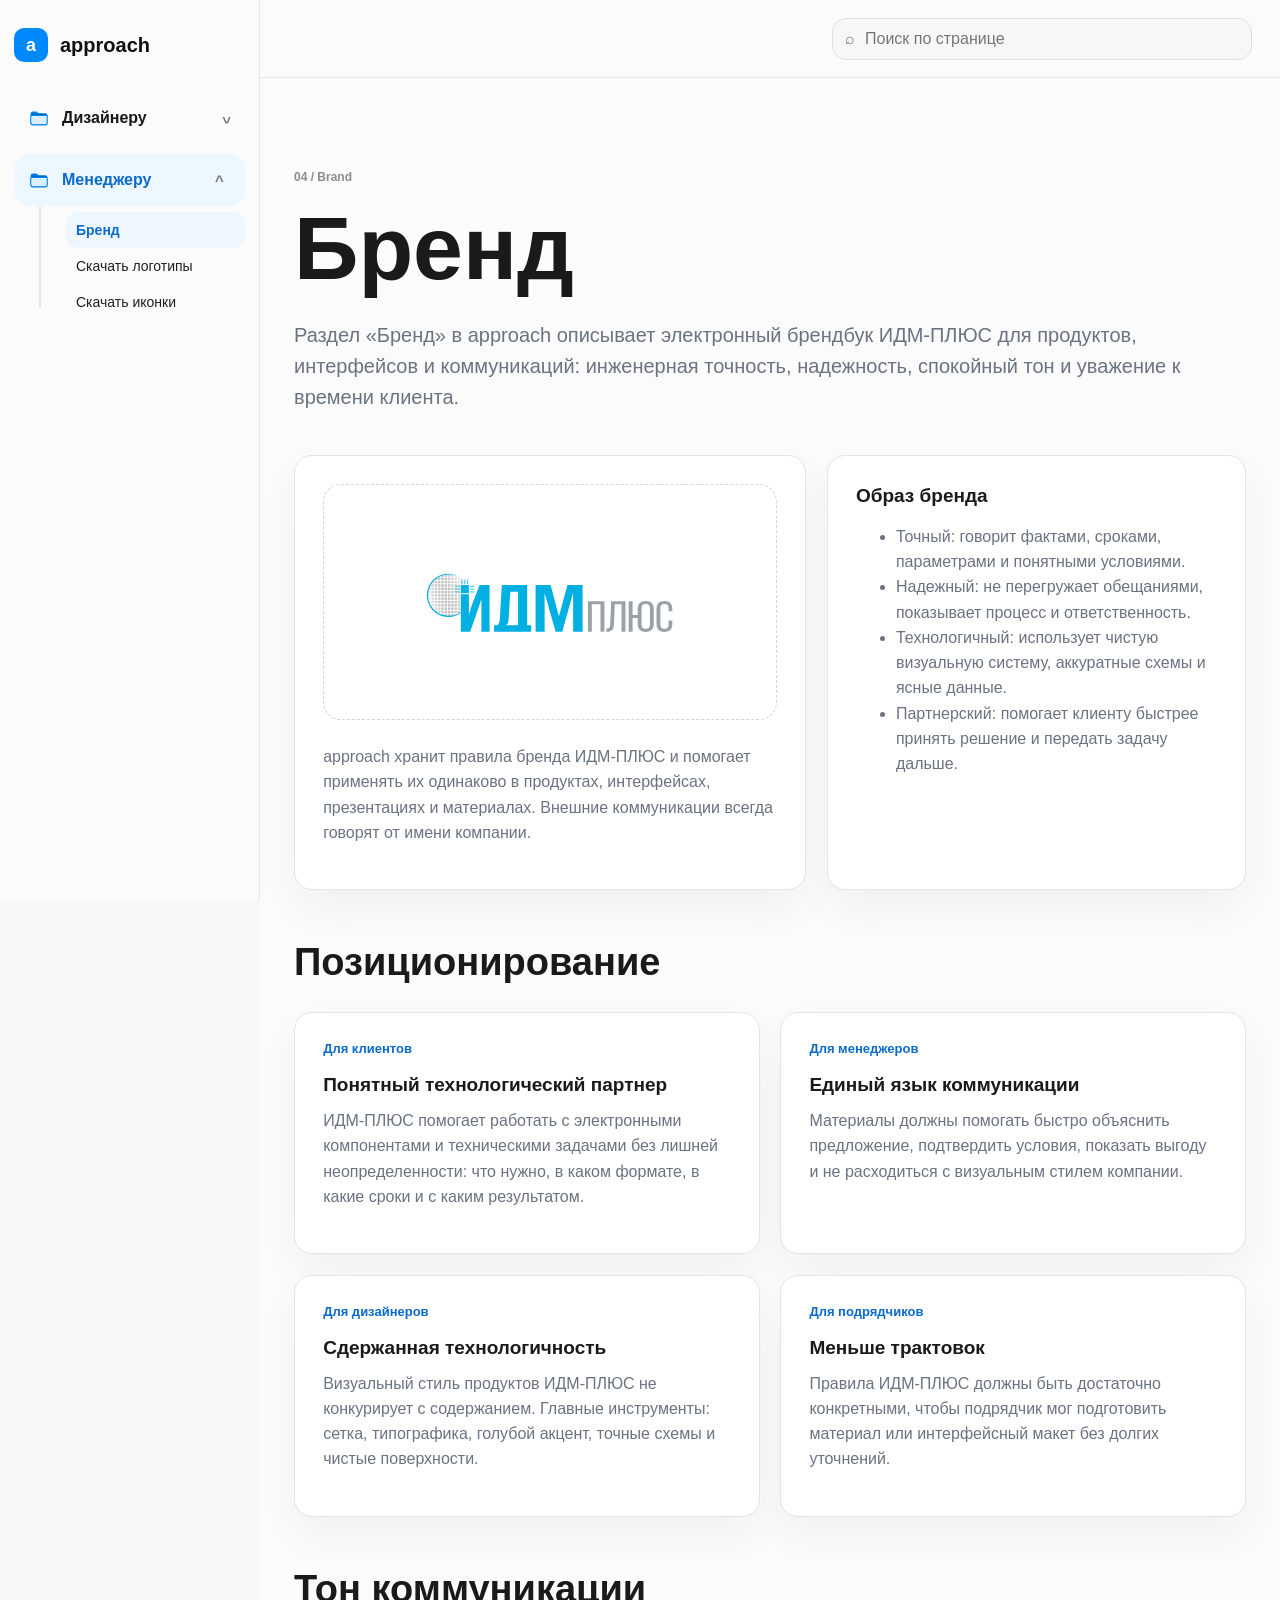
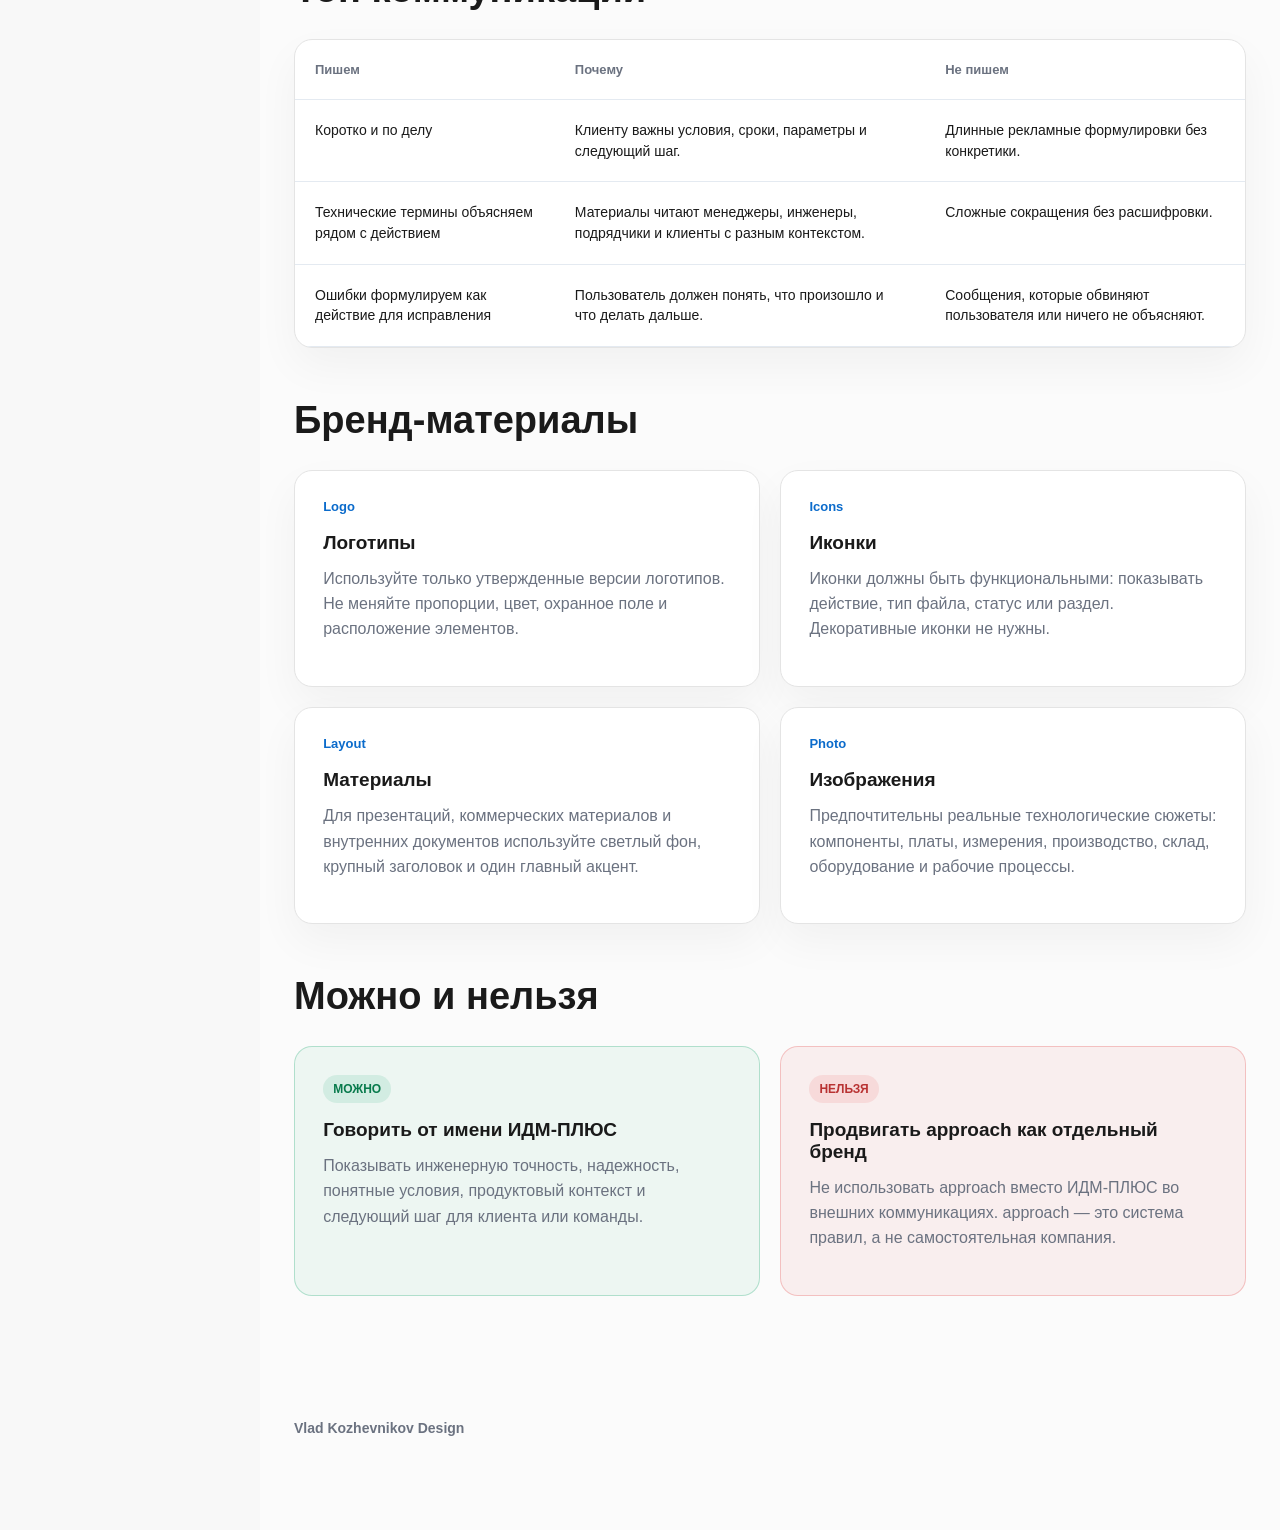
==== commit 7a09691d: "1.3 Update" ====
--- a/brand.html
+++ b/brand.html
@@ -18,5 +18,5 @@
       <a href="download-icons.html">Скачать иконки</a>
     </div>
   </details>
-</nav></aside><main class="content"><section class="doc-section hero-section" id="brand" data-title="Бренд"><div class="section-kicker">04 / Brand</div><h1>Бренд</h1><p class="lead">Раздел «Бренд» в approach описывает электронный брендбук ИДМ-ПЛЮС для продуктов, интерфейсов и коммуникаций: инженерная точность, надежность, спокойный тон и уважение к времени клиента.</p><div class="brand-spec"><div class="logo-lab"><div class="logo-placeholder" role="img" aria-label="Место для логотипа ИДМ-ПЛЮС"><span>Логотип ИДМ-ПЛЮС</span><small>Заглушка для будущего изображения</small></div><p>approach хранит правила бренда ИДМ-ПЛЮС и помогает применять их одинаково в продуктах, интерфейсах, презентациях и материалах. Внешние коммуникации всегда говорят от имени компании.</p></div><div class="voice-list"><h3>Образ бренда</h3><ul><li>Точный: говорит фактами, сроками, параметрами и понятными условиями.</li><li>Надежный: не перегружает обещаниями, показывает процесс и ответственность.</li><li>Технологичный: использует чистую визуальную систему, аккуратные схемы и ясные данные.</li><li>Партнерский: помогает клиенту быстрее принять решение и передать задачу дальше.</li></ul></div></div><div class="doc-block" id="position"><h2>Позиционирование</h2><div class="article-grid"><article class="article-card"><span>Для клиентов</span><h3>Понятный технологический партнер</h3><p>ИДМ-ПЛЮС помогает работать с электронными компонентами и техническими задачами без лишней неопределенности: что нужно, в каком формате, в какие сроки и с каким результатом.</p></article><article class="article-card"><span>Для менеджеров</span><h3>Единый язык коммуникации</h3><p>Материалы должны помогать быстро объяснить предложение, подтвердить условия, показать выгоду и не расходиться с визуальным стилем компании.</p></article><article class="article-card"><span>Для дизайнеров</span><h3>Сдержанная технологичность</h3><p>Визуальный стиль продуктов ИДМ-ПЛЮС не конкурирует с содержанием. Главные инструменты: сетка, типографика, голубой акцент, точные схемы и чистые поверхности.</p></article><article class="article-card"><span>Для подрядчиков</span><h3>Меньше трактовок</h3><p>Правила ИДМ-ПЛЮС должны быть достаточно конкретными, чтобы подрядчик мог подготовить материал или интерфейсный макет без долгих уточнений.</p></article></div></div><div class="doc-block" id="voice"><h2>Тон коммуникации</h2><table class="spec-table"><thead><tr><th>Пишем</th><th>Почему</th><th>Не пишем</th></tr></thead><tbody><tr><td>Коротко и по делу</td><td>Клиенту важны условия, сроки, параметры и следующий шаг.</td><td>Длинные рекламные формулировки без конкретики.</td></tr><tr><td>Технические термины объясняем рядом с действием</td><td>Материалы читают менеджеры, инженеры, подрядчики и клиенты с разным контекстом.</td><td>Сложные сокращения без расшифровки.</td></tr><tr><td>Ошибки формулируем как действие для исправления</td><td>Пользователь должен понять, что произошло и что делать дальше.</td><td>Сообщения, которые обвиняют пользователя или ничего не объясняют.</td></tr></tbody></table></div><div class="doc-block" id="assets"><h2>Бренд-материалы</h2><div class="guideline-grid"><article class="guideline-card"><span>Logo</span><h3>Логотипы</h3><p>Используйте только утвержденные версии логотипов. Не меняйте пропорции, цвет, охранное поле и расположение элементов.</p></article><article class="guideline-card"><span>Icons</span><h3>Иконки</h3><p>Иконки должны быть функциональными: показывать действие, тип файла, статус или раздел. Декоративные иконки не нужны.</p></article><article class="guideline-card"><span>Layout</span><h3>Материалы</h3><p>Для презентаций, коммерческих материалов и внутренних документов используйте светлый фон, крупный заголовок и один главный акцент.</p></article><article class="guideline-card"><span>Photo</span><h3>Изображения</h3><p>Предпочтительны реальные технологические сюжеты: компоненты, платы, измерения, производство, склад, оборудование и рабочие процессы.</p></article></div></div><div class="doc-block" id="do-dont"><h2>Можно и нельзя</h2><div class="do-dont-grid"><article class="do-card"><span>Можно</span><h3>Говорить от имени ИДМ-ПЛЮС</h3><p>Показывать инженерную точность, надежность, понятные условия, продуктовый контекст и следующий шаг для клиента или команды.</p></article><article class="dont-card"><span>Нельзя</span><h3>Продвигать approach как отдельный бренд</h3><p>Не использовать approach вместо ИДМ-ПЛЮС во внешних коммуникациях. approach — это система правил, а не самостоятельная компания.</p></article></div></div></section><footer class="site-footer">Vlad Kozhevnikov Design</footer></main><aside class="toc"><strong>На странице</strong><a href="#brand">Бренд</a><a href="#position">Позиционирование</a><a href="#voice">Тон коммуникации</a><a href="#assets">Бренд-материалы</a><a href="#do-dont">Можно и нельзя</a></aside></div><div class="no-results" hidden><strong>Ничего не найдено</strong><span>Попробуйте другой запрос.</span></div><script src="app.js"></script></body>
+</nav></aside><main class="content"><section class="doc-section hero-section" id="brand" data-title="Бренд"><div class="section-kicker">04 / Brand</div><h1>Бренд</h1><p class="lead">Раздел «Бренд» в approach описывает электронный брендбук ИДМ-ПЛЮС для продуктов, интерфейсов и коммуникаций: инженерная точность, надежность, спокойный тон и уважение к времени клиента.</p><div class="brand-spec"><div class="logo-lab"><div class="logo-placeholder logo-placeholder--filled"><img src="assets/idm-plus-ru.svg" alt="ИДМ-ПЛЮС" /></div><p>approach хранит правила бренда ИДМ-ПЛЮС и помогает применять их одинаково в продуктах, интерфейсах, презентациях и материалах. Внешние коммуникации всегда говорят от имени компании.</p></div><div class="voice-list"><h3>Образ бренда</h3><ul><li>Точный: говорит фактами, сроками, параметрами и понятными условиями.</li><li>Надежный: не перегружает обещаниями, показывает процесс и ответственность.</li><li>Технологичный: использует чистую визуальную систему, аккуратные схемы и ясные данные.</li><li>Партнерский: помогает клиенту быстрее принять решение и передать задачу дальше.</li></ul></div></div><div class="doc-block" id="position"><h2>Позиционирование</h2><div class="article-grid"><article class="article-card"><span>Для клиентов</span><h3>Понятный технологический партнер</h3><p>ИДМ-ПЛЮС помогает работать с электронными компонентами и техническими задачами без лишней неопределенности: что нужно, в каком формате, в какие сроки и с каким результатом.</p></article><article class="article-card"><span>Для менеджеров</span><h3>Единый язык коммуникации</h3><p>Материалы должны помогать быстро объяснить предложение, подтвердить условия, показать выгоду и не расходиться с визуальным стилем компании.</p></article><article class="article-card"><span>Для дизайнеров</span><h3>Сдержанная технологичность</h3><p>Визуальный стиль продуктов ИДМ-ПЛЮС не конкурирует с содержанием. Главные инструменты: сетка, типографика, голубой акцент, точные схемы и чистые поверхности.</p></article><article class="article-card"><span>Для подрядчиков</span><h3>Меньше трактовок</h3><p>Правила ИДМ-ПЛЮС должны быть достаточно конкретными, чтобы подрядчик мог подготовить материал или интерфейсный макет без долгих уточнений.</p></article></div></div><div class="doc-block" id="voice"><h2>Тон коммуникации</h2><table class="spec-table"><thead><tr><th>Пишем</th><th>Почему</th><th>Не пишем</th></tr></thead><tbody><tr><td>Коротко и по делу</td><td>Клиенту важны условия, сроки, параметры и следующий шаг.</td><td>Длинные рекламные формулировки без конкретики.</td></tr><tr><td>Технические термины объясняем рядом с действием</td><td>Материалы читают менеджеры, инженеры, подрядчики и клиенты с разным контекстом.</td><td>Сложные сокращения без расшифровки.</td></tr><tr><td>Ошибки формулируем как действие для исправления</td><td>Пользователь должен понять, что произошло и что делать дальше.</td><td>Сообщения, которые обвиняют пользователя или ничего не объясняют.</td></tr></tbody></table></div><div class="doc-block" id="assets"><h2>Бренд-материалы</h2><div class="guideline-grid"><article class="guideline-card"><span>Logo</span><h3>Логотипы</h3><p>Используйте только утвержденные версии логотипов. Не меняйте пропорции, цвет, охранное поле и расположение элементов.</p></article><article class="guideline-card"><span>Icons</span><h3>Иконки</h3><p>Иконки должны быть функциональными: показывать действие, тип файла, статус или раздел. Декоративные иконки не нужны.</p></article><article class="guideline-card"><span>Layout</span><h3>Материалы</h3><p>Для презентаций, коммерческих материалов и внутренних документов используйте светлый фон, крупный заголовок и один главный акцент.</p></article><article class="guideline-card"><span>Photo</span><h3>Изображения</h3><p>Предпочтительны реальные технологические сюжеты: компоненты, платы, измерения, производство, склад, оборудование и рабочие процессы.</p></article></div></div><div class="doc-block" id="do-dont"><h2>Можно и нельзя</h2><div class="do-dont-grid"><article class="do-card"><span>Можно</span><h3>Говорить от имени ИДМ-ПЛЮС</h3><p>Показывать инженерную точность, надежность, понятные условия, продуктовый контекст и следующий шаг для клиента или команды.</p></article><article class="dont-card"><span>Нельзя</span><h3>Продвигать approach как отдельный бренд</h3><p>Не использовать approach вместо ИДМ-ПЛЮС во внешних коммуникациях. approach — это система правил, а не самостоятельная компания.</p></article></div></div></section><footer class="site-footer">Vlad Kozhevnikov Design</footer></main><aside class="toc"><strong>На странице</strong><a href="#brand">Бренд</a><a href="#position">Позиционирование</a><a href="#voice">Тон коммуникации</a><a href="#assets">Бренд-материалы</a><a href="#do-dont">Можно и нельзя</a></aside></div><div class="no-results" hidden><strong>Ничего не найдено</strong><span>Попробуйте другой запрос.</span></div><script src="app.js"></script></body>
 </html>
--- a/styles.css
+++ b/styles.css
@@ -266,7 +266,6 @@
 .nav-group-title {
   display: none;
 }
-}
 
 .side-nav a,
 .toc a {
@@ -4121,3 +4120,286 @@
     overflow: auto;
   }
 }
+
+/* Final menu tone. */
+.sidebar {
+  background: #fbfbfb !important;
+}
+
+.nav-section-trigger,
+.nav-section.is-current .nav-section-trigger,
+.nav-section[open] .nav-section-trigger {
+  font-weight: 600 !important;
+}
+
+.side-nav .nav-section-list a,
+.side-nav a,
+.side-nav a.active,
+.side-nav a:hover {
+  font-weight: 400 !important;
+}
+
+.nav-section.is-current .nav-section-trigger,
+.nav-section[open] .nav-section-trigger {
+  background: #edf7ff !important;
+}
+
+.side-nav a.active {
+  background: rgba(0, 136, 255, 0.08) !important;
+  color: var(--blue-active) !important;
+}
+
+/* IDM-PLUS logo placement and compact home banner. */
+.logo-placeholder--filled {
+  min-height: 230px;
+  display: flex !important;
+  align-items: center;
+  justify-content: center;
+  padding: clamp(24px, 4vw, 42px);
+  background: #ffffff;
+}
+
+.logo-placeholder--filled img {
+  display: block;
+  width: min(100%, 460px);
+  max-height: 150px;
+  object-fit: contain;
+}
+
+.home-page .image-hero > img {
+  max-height: 280px !important;
+  aspect-ratio: 16 / 4.5 !important;
+  object-fit: cover;
+  object-position: center;
+}
+
+@media (max-width: 720px) {
+  .home-page .image-hero > img {
+    max-height: 210px !important;
+    aspect-ratio: 16 / 7 !important;
+  }
+
+  .logo-placeholder--filled {
+    min-height: 190px;
+    padding: 24px;
+  }
+}
+
+/* Final QA rhythm pass. */
+html {
+  background: #fbfbfb;
+}
+
+body {
+  background: #fbfbfb;
+}
+
+.content {
+  width: 100%;
+  min-width: 0;
+}
+
+.doc-section,
+.dashboard-content > section {
+  margin-inline: auto;
+}
+
+.doc-section {
+  padding-top: clamp(44px, 5vw, 68px) !important;
+  padding-bottom: clamp(40px, 5vw, 64px) !important;
+}
+
+.doc-section + .doc-section,
+.dashboard-content > section + section {
+  margin-top: clamp(20px, 3vw, 34px);
+}
+
+.hero-section h1,
+.doc-section h1 {
+  max-width: 980px;
+  margin-bottom: clamp(18px, 2vw, 26px);
+  letter-spacing: 0;
+}
+
+.lead {
+  max-width: 960px;
+  margin-bottom: clamp(28px, 4vw, 42px);
+}
+
+.doc-block {
+  margin-top: clamp(34px, 4vw, 52px) !important;
+}
+
+.doc-block > h2 {
+  margin-bottom: clamp(18px, 2.2vw, 28px);
+}
+
+.article-grid,
+.guideline-grid,
+.do-dont-grid,
+.brand-spec,
+.role-card-grid {
+  gap: clamp(16px, 1.6vw, 22px) !important;
+}
+
+.article-card,
+.guideline-card,
+.do-card,
+.dont-card,
+.menu-card,
+.logo-lab,
+.voice-list {
+  border-radius: 18px;
+  padding: clamp(22px, 2.2vw, 30px) !important;
+}
+
+.article-card h3,
+.guideline-card h3,
+.do-card h3,
+.dont-card h3,
+.menu-card h3 {
+  margin-bottom: 12px;
+  line-height: 1.15;
+}
+
+.article-card p,
+.guideline-card p,
+.do-card p,
+.dont-card p,
+.logo-lab p,
+.voice-list li {
+  line-height: 1.58;
+}
+
+.spec-table {
+  width: 100%;
+}
+
+.spec-table th,
+.spec-table td {
+  padding: clamp(14px, 1.6vw, 20px) !important;
+  line-height: 1.48;
+}
+
+.sidebar {
+  overflow-x: hidden;
+}
+
+.side-nav {
+  gap: 10px !important;
+}
+
+.nav-section-trigger {
+  min-width: 0;
+}
+
+.nav-section-list a {
+  min-width: 0;
+  overflow-wrap: anywhere;
+}
+
+.toc {
+  padding-top: clamp(24px, 4vw, 42px);
+}
+
+.site-footer {
+  margin-top: clamp(20px, 3vw, 40px) !important;
+}
+
+.home-page .dashboard-content {
+  gap: clamp(18px, 3vw, 32px) !important;
+}
+
+.home-page .image-hero {
+  gap: clamp(18px, 2vw, 26px) !important;
+}
+
+.home-page .image-hero > img {
+  width: 100%;
+  border-radius: 22px;
+}
+
+.home-page .hero-copy {
+  padding-inline: 4px;
+}
+
+@media (max-width: 1100px) {
+  .content,
+  .main-content,
+  .dashboard-content {
+    padding-inline: clamp(16px, 3vw, 28px) !important;
+  }
+
+  .toc {
+    display: none;
+  }
+}
+
+@media (max-width: 720px) {
+  .doc-section {
+    padding-top: 34px !important;
+    padding-bottom: 38px !important;
+  }
+
+  .hero-section h1,
+  .doc-section h1 {
+    margin-bottom: 16px;
+  }
+
+  .lead {
+    margin-bottom: 26px;
+  }
+
+  .doc-block {
+    margin-top: 34px !important;
+  }
+
+  .article-card,
+  .guideline-card,
+  .do-card,
+  .dont-card,
+  .menu-card,
+  .logo-lab,
+  .voice-list {
+    padding: 20px !important;
+  }
+
+  .spec-table {
+    display: block;
+    overflow-x: auto;
+    -webkit-overflow-scrolling: touch;
+  }
+}
+
+/* Restore home hero width after final QA pass. */
+.home-page .dashboard-content > section {
+  width: 100%;
+  margin-inline: 0 !important;
+}
+
+.home-page .dashboard-hero {
+  justify-items: stretch;
+}
+
+.home-page .image-hero > img {
+  width: 100% !important;
+  max-width: none !important;
+  justify-self: stretch;
+}
+
+.home-page .hero-copy {
+  width: 100%;
+  max-width: 860px;
+  margin-inline: 0;
+  padding-inline: 0;
+}
+
+/* Tighten gap between home intro and section cards. */
+.home-page .dashboard-content > .scene-section {
+  margin-top: clamp(8px, 1.4vw, 18px) !important;
+  padding-top: clamp(12px, 2vw, 24px) !important;
+}
+
+.home-page .dashboard-hero {
+  padding-bottom: clamp(10px, 1.8vw, 22px) !important;
+}
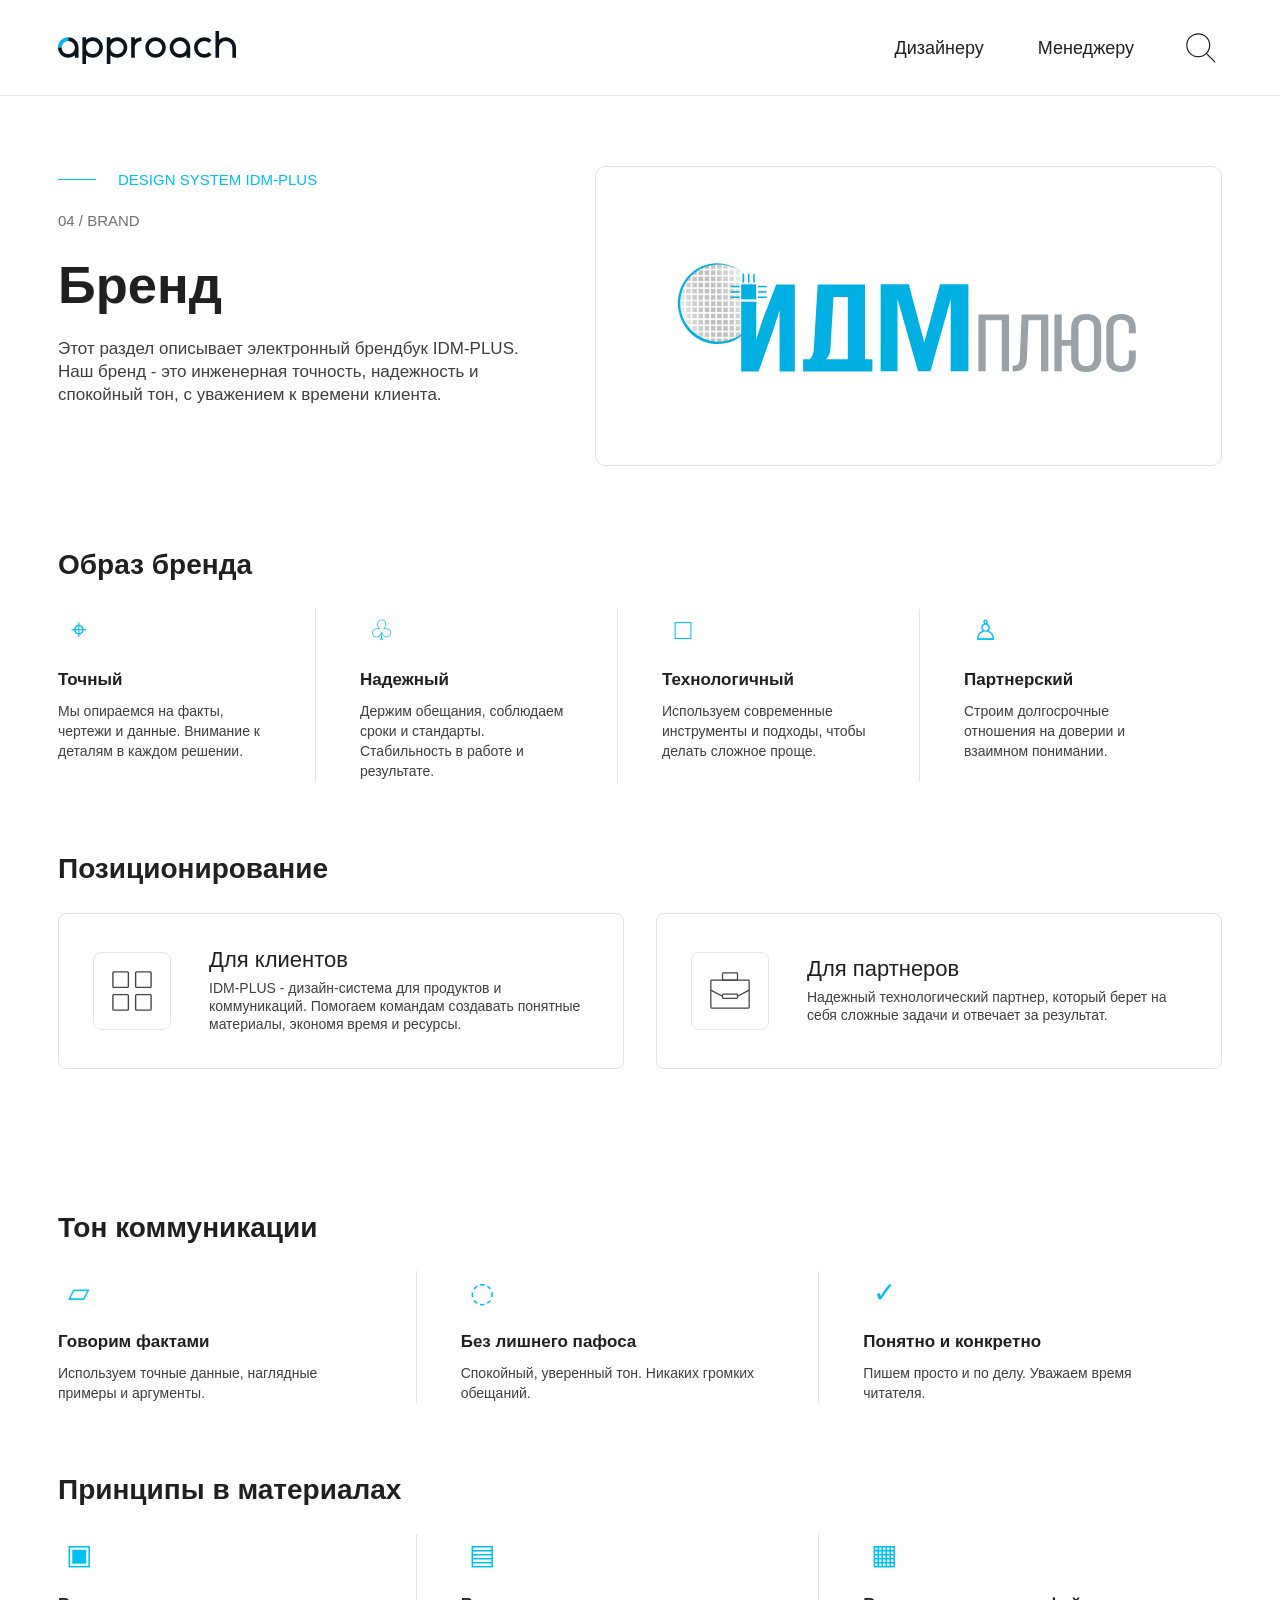
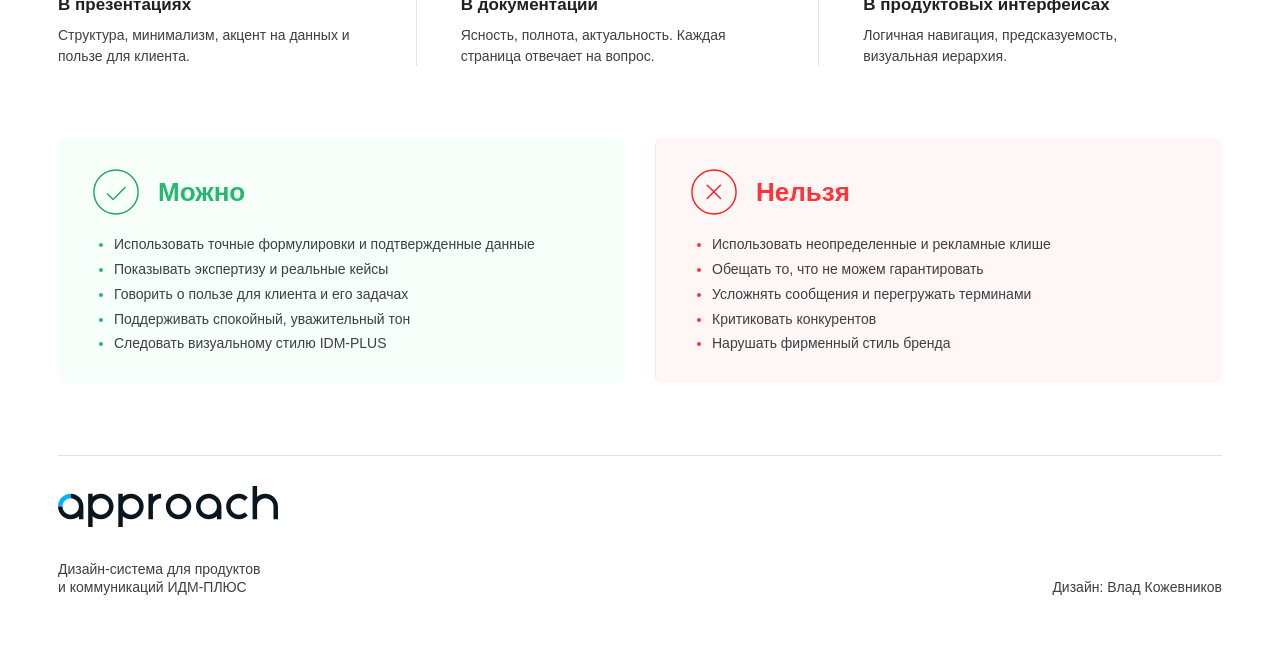
==== commit f799786f: "1.5 Update" ====
--- a/brand.html
+++ b/brand.html
@@ -1,22 +1,101 @@
 <!doctype html>
 <html lang="ru">
-  <head><meta charset="utf-8" /><meta name="viewport" content="width=device-width, initial-scale=1" /><title>Бренд - approach</title><link rel="stylesheet" href="styles.css" /></head>
-  <body><div class="app-shell"><header class="topbar"><a class="brand" href="index.html"><span class="brand-mark" aria-hidden="true">a</span><span><strong>approach</strong><small>ИДМ-ПЛЮС</small></span></a><div class="topbar-actions"><label class="search" for="globalSearch"><span aria-hidden="true">⌕</span><input id="globalSearch" type="search" placeholder="Поиск по странице" autocomplete="off" /></label><button class="icon-button nav-toggle" type="button" aria-label="Открыть меню" aria-expanded="false"><span></span><span></span><span></span></button></div></header><aside class="sidebar"><a class="sidebar-logo" href="index.html" aria-label="На главную"><span class="sidebar-logo-mark" aria-hidden="true">a</span><span>approach</span></a><nav class="side-nav">
-  <details class="nav-section">
-    <summary class="nav-section-trigger">Дизайнеру</summary>
-    <div class="nav-section-list">
-      <a href="visual-language.html">Визуальный язык</a>
-      <a href="typography.html">Типографика</a>
-      <a href="colors.html">Палитра</a>
-    </div>
-  </details>
-  <details class="nav-section">
-    <summary class="nav-section-trigger">Менеджеру</summary>
-    <div class="nav-section-list">
-      <a href="brand.html">Бренд</a>
-      <a href="logos.html">Скачать логотипы</a>
-      <a href="download-icons.html">Скачать иконки</a>
-    </div>
-  </details>
-</nav></aside><main class="content"><section class="doc-section hero-section" id="brand" data-title="Бренд"><div class="section-kicker">04 / Brand</div><h1>Бренд</h1><p class="lead">Раздел «Бренд» в approach описывает электронный брендбук ИДМ-ПЛЮС для продуктов, интерфейсов и коммуникаций: инженерная точность, надежность, спокойный тон и уважение к времени клиента.</p><div class="brand-spec"><div class="logo-lab"><div class="logo-placeholder logo-placeholder--filled"><img src="assets/idm-plus-ru.svg" alt="ИДМ-ПЛЮС" /></div><p>approach хранит правила бренда ИДМ-ПЛЮС и помогает применять их одинаково в продуктах, интерфейсах, презентациях и материалах. Внешние коммуникации всегда говорят от имени компании.</p></div><div class="voice-list"><h3>Образ бренда</h3><ul><li>Точный: говорит фактами, сроками, параметрами и понятными условиями.</li><li>Надежный: не перегружает обещаниями, показывает процесс и ответственность.</li><li>Технологичный: использует чистую визуальную систему, аккуратные схемы и ясные данные.</li><li>Партнерский: помогает клиенту быстрее принять решение и передать задачу дальше.</li></ul></div></div><div class="doc-block" id="position"><h2>Позиционирование</h2><div class="article-grid"><article class="article-card"><span>Для клиентов</span><h3>Понятный технологический партнер</h3><p>ИДМ-ПЛЮС помогает работать с электронными компонентами и техническими задачами без лишней неопределенности: что нужно, в каком формате, в какие сроки и с каким результатом.</p></article><article class="article-card"><span>Для менеджеров</span><h3>Единый язык коммуникации</h3><p>Материалы должны помогать быстро объяснить предложение, подтвердить условия, показать выгоду и не расходиться с визуальным стилем компании.</p></article><article class="article-card"><span>Для дизайнеров</span><h3>Сдержанная технологичность</h3><p>Визуальный стиль продуктов ИДМ-ПЛЮС не конкурирует с содержанием. Главные инструменты: сетка, типографика, голубой акцент, точные схемы и чистые поверхности.</p></article><article class="article-card"><span>Для подрядчиков</span><h3>Меньше трактовок</h3><p>Правила ИДМ-ПЛЮС должны быть достаточно конкретными, чтобы подрядчик мог подготовить материал или интерфейсный макет без долгих уточнений.</p></article></div></div><div class="doc-block" id="voice"><h2>Тон коммуникации</h2><table class="spec-table"><thead><tr><th>Пишем</th><th>Почему</th><th>Не пишем</th></tr></thead><tbody><tr><td>Коротко и по делу</td><td>Клиенту важны условия, сроки, параметры и следующий шаг.</td><td>Длинные рекламные формулировки без конкретики.</td></tr><tr><td>Технические термины объясняем рядом с действием</td><td>Материалы читают менеджеры, инженеры, подрядчики и клиенты с разным контекстом.</td><td>Сложные сокращения без расшифровки.</td></tr><tr><td>Ошибки формулируем как действие для исправления</td><td>Пользователь должен понять, что произошло и что делать дальше.</td><td>Сообщения, которые обвиняют пользователя или ничего не объясняют.</td></tr></tbody></table></div><div class="doc-block" id="assets"><h2>Бренд-материалы</h2><div class="guideline-grid"><article class="guideline-card"><span>Logo</span><h3>Логотипы</h3><p>Используйте только утвержденные версии логотипов. Не меняйте пропорции, цвет, охранное поле и расположение элементов.</p></article><article class="guideline-card"><span>Icons</span><h3>Иконки</h3><p>Иконки должны быть функциональными: показывать действие, тип файла, статус или раздел. Декоративные иконки не нужны.</p></article><article class="guideline-card"><span>Layout</span><h3>Материалы</h3><p>Для презентаций, коммерческих материалов и внутренних документов используйте светлый фон, крупный заголовок и один главный акцент.</p></article><article class="guideline-card"><span>Photo</span><h3>Изображения</h3><p>Предпочтительны реальные технологические сюжеты: компоненты, платы, измерения, производство, склад, оборудование и рабочие процессы.</p></article></div></div><div class="doc-block" id="do-dont"><h2>Можно и нельзя</h2><div class="do-dont-grid"><article class="do-card"><span>Можно</span><h3>Говорить от имени ИДМ-ПЛЮС</h3><p>Показывать инженерную точность, надежность, понятные условия, продуктовый контекст и следующий шаг для клиента или команды.</p></article><article class="dont-card"><span>Нельзя</span><h3>Продвигать approach как отдельный бренд</h3><p>Не использовать approach вместо ИДМ-ПЛЮС во внешних коммуникациях. approach — это система правил, а не самостоятельная компания.</p></article></div></div></section><footer class="site-footer">Vlad Kozhevnikov Design</footer></main><aside class="toc"><strong>На странице</strong><a href="#brand">Бренд</a><a href="#position">Позиционирование</a><a href="#voice">Тон коммуникации</a><a href="#assets">Бренд-материалы</a><a href="#do-dont">Можно и нельзя</a></aside></div><div class="no-results" hidden><strong>Ничего не найдено</strong><span>Попробуйте другой запрос.</span></div><script src="app.js"></script></body>
+  <head>
+    <meta charset="utf-8" />
+    <meta name="viewport" content="width=device-width, initial-scale=1" />
+    <title>Бренд - approach</title>
+    <link rel="stylesheet" href="styles.css" />
+  </head>
+  <body>
+    <header class="site-header">
+      <a class="site-logo" href="index.html" aria-label="approach">
+        <img src="assets/approach-logo.svg" alt="approach" />
+      </a>
+      <nav class="top-nav" aria-label="Основная навигация">
+        <div class="nav-group">
+          <a class="nav-trigger" href="visual-language.html">Дизайнеру</a>
+          <div class="nav-dropdown" aria-label="Разделы для дизайнера">
+            <a href="visual-language.html">Визуальный язык</a>
+            <a href="typography.html">Типографика</a>
+            <a href="colors.html">Палитра</a>
+          </div>
+        </div>
+        <div class="nav-group">
+          <a class="nav-trigger" href="brand.html">Менеджеру</a>
+          <div class="nav-dropdown" aria-label="Разделы для менеджера">
+            <a href="brand.html">Бренд</a>
+            <a href="logos.html">Скачать логотипы</a>
+            <a href="download-icons.html">Скачать иконки</a>
+          </div>
+        </div>
+      </nav>
+      <button class="search-toggle" type="button" aria-label="Открыть поиск"></button>
+    </header>
+
+    <main class="page content-page brand-page">
+      <section class="split-hero brand-hero">
+        <div class="page-hero">
+          <p class="kicker">Design system IDM-PLUS</p>
+          <p class="section-kicker muted-kicker">04 / Brand</p>
+          <h1>Бренд</h1>
+          <p class="lead">Этот раздел описывает электронный брендбук IDM-PLUS. Наш бренд - это инженерная точность, надежность и спокойный тон, с уважением к времени клиента.</p>
+        </div>
+        <div class="brand-logo-stage"><img src="assets/idm-plus-ru.svg" alt="IDM-PLUS" /></div>
+      </section>
+
+      <section class="doc-section">
+        <h2 class="section-title">Образ бренда</h2>
+        <div class="feature-line">
+          <article><span class="feature-icon">⌖</span><strong>Точный</strong><p>Мы опираемся на факты, чертежи и данные. Внимание к деталям в каждом решении.</p></article>
+          <article><span class="feature-icon">♧</span><strong>Надежный</strong><p>Держим обещания, соблюдаем сроки и стандарты. Стабильность в работе и результате.</p></article>
+          <article><span class="feature-icon">□</span><strong>Технологичный</strong><p>Используем современные инструменты и подходы, чтобы делать сложное проще.</p></article>
+          <article><span class="feature-icon">♙</span><strong>Партнерский</strong><p>Строим долгосрочные отношения на доверии и взаимном понимании.</p></article>
+        </div>
+      </section>
+
+      <section class="doc-section">
+        <h2 class="section-title">Позиционирование</h2>
+        <div class="info-pair">
+          <article class="info-card"><span class="line-icon"><img src="assets/icon-grid.svg" alt="" /></span><div><h3>Для клиентов</h3><p>IDM-PLUS - дизайн-система для продуктов и коммуникаций. Помогаем командам создавать понятные материалы, экономя время и ресурсы.</p></div></article>
+          <article class="info-card"><span class="line-icon"><img src="assets/icon-briefcase.svg" alt="" /></span><div><h3>Для партнеров</h3><p>Надежный технологический партнер, который берет на себя сложные задачи и отвечает за результат.</p></div></article>
+        </div>
+      </section>
+
+      <section class="doc-section">
+        <h2 class="section-title">Тон коммуникации</h2>
+        <div class="feature-line three">
+          <article><span class="feature-icon">▱</span><strong>Говорим фактами</strong><p>Используем точные данные, наглядные примеры и аргументы.</p></article>
+          <article><span class="feature-icon">◌</span><strong>Без лишнего пафоса</strong><p>Спокойный, уверенный тон. Никаких громких обещаний.</p></article>
+          <article><span class="feature-icon">✓</span><strong>Понятно и конкретно</strong><p>Пишем просто и по делу. Уважаем время читателя.</p></article>
+        </div>
+      </section>
+
+      <section class="doc-section">
+        <h2 class="section-title">Принципы в материалах</h2>
+        <div class="feature-line three">
+          <article><span class="feature-icon">▣</span><strong>В презентациях</strong><p>Структура, минимализм, акцент на данных и пользе для клиента.</p></article>
+          <article><span class="feature-icon">▤</span><strong>В документации</strong><p>Ясность, полнота, актуальность. Каждая страница отвечает на вопрос.</p></article>
+          <article><span class="feature-icon">▦</span><strong>В продуктовых интерфейсах</strong><p>Логичная навигация, предсказуемость, визуальная иерархия.</p></article>
+        </div>
+      </section>
+
+      <section class="do-dont compact">
+        <article class="do-card"><h3 class="do-title"><span class="status-icon"><img src="assets/icon-done.svg" alt="" /></span>Можно</h3><ul><li>Использовать точные формулировки и подтвержденные данные</li><li>Показывать экспертизу и реальные кейсы</li><li>Говорить о пользе для клиента и его задачах</li><li>Поддерживать спокойный, уважительный тон</li><li>Следовать визуальному стилю IDM-PLUS</li></ul></article>
+        <article class="dont-card"><h3 class="dont-title"><span class="status-icon"><img src="assets/icon-note.svg" alt="" /></span>Нельзя</h3><ul><li>Использовать неопределенные и рекламные клише</li><li>Обещать то, что не можем гарантировать</li><li>Усложнять сообщения и перегружать терминами</li><li>Критиковать конкурентов</li><li>Нарушать фирменный стиль бренда</li></ul></article>
+      </section>
+
+      <footer class="site-footer">
+        <div>
+          <a class="footer-logo" href="index.html" aria-label="approach">
+            <img src="assets/approach-logo.svg" alt="approach" />
+          </a>
+          <p class="footer-text">Дизайн-система для продуктов<br />и коммуникаций ИДМ-ПЛЮС</p>
+        </div>
+        <p class="footer-credit">Дизайн: Влад Кожевников</p>
+      </footer>
+    </main>
+
+    <div class="search-panel" aria-hidden="true"><button class="search-close" type="button" aria-label="Закрыть поиск">×</button><div class="search-box"><input id="globalSearch" type="search" placeholder="Поиск по системе" autocomplete="off" /></div></div>
+    <script src="app.js"></script>
+  </body>
 </html>
--- a/styles.css
+++ b/styles.css
@@ -1,20 +1,17 @@
 :root {
-  --blue: #0088ff;
-  --blue-active: #0b6bcb;
-  --carbon: #1a1a1a;
-  --muted: #6b7280;
-  --soft: #f4f8fc;
-  --line: #e4eaf1;
-  --white: #ffffff;
-  --green: #14a46c;
-  --warning: #ffb020;
-  --radius: 8px;
-  --topbar: 72px;
-  --sidebar: 248px;
-  --toc: 208px;
-  --shadow: 0 18px 45px rgba(26, 26, 26, 0.08);
-  color-scheme: light;
-  font-family: Inter, "Segoe UI", Roboto, Arial, sans-serif;
+  --blue: #00bff3;
+  --ink: #202020;
+  --text: #3d3f43;
+  --muted: #6d7178;
+  --line: #e2e6ea;
+  --soft-line: #eef1f4;
+  --page: #ffffff;
+  --green: #27b86f;
+  --red: #ff3338;
+  --container: 1760px;
+  --side: clamp(28px, 4vw, 70px);
+  --header: 118px;
+  font-family: Montserrat, "Segoe UI", Roboto, Arial, sans-serif;
 }
 
 * {
@@ -27,4379 +24,3976 @@
 
 body {
   margin: 0;
-  background: linear-gradient(180deg, #ffffff 0%, #f8fbff 48%, #ffffff 100%);
-  color: var(--carbon);
-}
-
-button,
-input,
-select {
-  font: inherit;
+  background: var(--page);
+  color: var(--ink);
+  font-family: Montserrat, "Segoe UI", Roboto, Arial, sans-serif;
+}
+
+body.no-scroll {
+  overflow: hidden;
 }
 
 a {
   color: inherit;
-  text-decoration: none;
-}
-
-.app-shell {
-  min-height: 100vh;
-  display: grid;
-  grid-template-columns: var(--sidebar) minmax(0, 1fr) var(--toc);
-  grid-template-rows: var(--topbar) 1fr;
-}
-
-.topbar {
-  position: sticky;
-  top: 0;
-  z-index: 30;
-  grid-column: 1 / -1;
-  height: var(--topbar);
+}
+
+button,
+input {
+  font: inherit;
+}
+
+.site-header {
+  height: var(--header);
   display: flex;
   align-items: center;
   justify-content: space-between;
-  gap: 24px;
-  padding: 0 28px;
+  padding: 0 var(--side);
   border-bottom: 1px solid var(--line);
-  background: rgba(255, 255, 255, 0.96);
-  backdrop-filter: blur(12px);
-}
-
-.brand,
-.logo-preview {
+  background: #fff;
+}
+
+.site-logo {
   display: inline-flex;
   align-items: center;
-  gap: 12px;
-}
-
-.brand strong,
-.logo-preview strong {
+  width: 224px;
+  text-decoration: none;
+}
+
+.site-logo img {
   display: block;
-  font-size: 17px;
-  letter-spacing: 0;
-}
-
-.brand small,
-.logo-preview small {
-  display: block;
-  margin-top: 2px;
+  width: 100%;
+  height: auto;
+}
+
+.top-nav {
+  display: flex;
+  align-items: center;
+  gap: clamp(42px, 5vw, 86px);
+  margin-left: auto;
+  color: var(--ink);
+  font-size: 22px;
+  font-weight: 500;
+}
+
+.top-nav a {
+  text-decoration: none;
+}
+
+.search-toggle {
+  width: 52px;
+  height: 52px;
+  margin-left: clamp(36px, 4vw, 72px);
+  border: 0;
+  background: transparent;
+  cursor: pointer;
+  position: relative;
+}
+
+.search-toggle::before {
+  content: "";
+  position: absolute;
+  inset: 8px 13px 13px 8px;
+  border: 3px solid var(--ink);
+  border-radius: 999px;
+}
+
+.search-toggle::after {
+  content: "";
+  position: absolute;
+  width: 20px;
+  height: 3px;
+  right: 6px;
+  bottom: 8px;
+  border-radius: 999px;
+  background: var(--ink);
+  transform: rotate(45deg);
+  transform-origin: center;
+}
+
+.page {
+  max-width: var(--container);
+  margin: 0 auto;
+  padding: 0 var(--side);
+}
+
+.home-hero {
+  display: grid;
+  grid-template-columns: minmax(520px, 0.9fr) minmax(600px, 1.1fr);
+  gap: clamp(40px, 5vw, 88px);
+  align-items: center;
+  padding: clamp(74px, 8vw, 126px) 0 54px;
+}
+
+.hero-copy {
+  min-width: 0;
+}
+
+.kicker {
+  display: inline-flex;
+  align-items: center;
+  gap: 22px;
+  margin: 0 0 34px;
+  color: var(--blue);
+  font-size: 18px;
+  font-weight: 500;
+  text-transform: uppercase;
+}
+
+.kicker::before {
+  content: "";
+  width: 44px;
+  height: 4px;
+  border-radius: 999px;
+  background: var(--blue);
+}
+
+.section-kicker {
+  margin: 0 0 36px;
+  color: var(--blue);
+  font-size: 18px;
+  font-weight: 500;
+  text-transform: uppercase;
+}
+
+h1 {
+  margin: 0;
+  color: var(--ink);
+  font-size: clamp(66px, 6.6vw, 96px);
+  line-height: 1.08;
+  font-weight: 800;
+  letter-spacing: -0.01em;
+}
+
+.home-hero h1 {
+  font-size: clamp(72px, 6.5vw, 96px);
+}
+
+.lead {
+  max-width: 680px;
+  margin: 34px 0 0;
   color: var(--muted);
-  font-size: 12px;
-}
-
-.brand-mark {
-  width: 36px;
-  height: 36px;
-  display: grid;
-  place-items: center;
-  border: 1px solid rgba(0, 136, 255, 0.35);
+  font-size: 22px;
+  line-height: 1.26;
+  font-weight: 400;
+}
+
+.hero-button {
+  display: inline-flex;
+  align-items: center;
+  gap: 42px;
+  margin-top: 74px;
+  padding: 0 36px;
+  min-width: 340px;
+  height: 82px;
   border-radius: 8px;
   background: var(--blue);
-  color: white;
-  font-weight: 800;
+  color: #fff;
+  text-decoration: none;
+  font-size: 23px;
+  font-weight: 500;
+}
+
+.arrow {
+  margin-left: auto;
+  font-size: 42px;
   line-height: 1;
-}
-
-.brand-mark.big {
-  width: 72px;
-  height: 72px;
-  font-size: 38px;
-  border-radius: 12px;
-}
-
-.topbar-actions {
+  font-weight: 300;
+}
+
+.hero-visual {
+  min-width: 0;
+}
+
+.hero-visual img {
+  display: block;
+  width: 100%;
+  height: auto;
+}
+
+.home-cards {
+  display: grid;
+  grid-template-columns: repeat(2, minmax(0, 1fr));
+  gap: 32px;
+  padding: 0 0 64px;
+}
+
+.role-card {
+  min-height: 414px;
+  padding: 62px 60px 50px;
+  border: 1px solid var(--line);
+  border-radius: 10px;
+  background: #fff;
+}
+
+.role-card-head {
   display: flex;
   align-items: center;
-  gap: 12px;
-}
-
-.search {
-  width: min(360px, 42vw);
+  gap: 44px;
+  margin-bottom: 36px;
+}
+
+.role-card h2 {
+  margin: 0;
+  font-size: clamp(48px, 4vw, 66px);
+  line-height: 1;
+  font-weight: 500;
+}
+
+.role-card p {
+  max-width: 620px;
+  min-height: 64px;
+  margin: 0 0 40px;
+  color: var(--text);
+  font-size: 23px;
+  line-height: 1.16;
+}
+
+.role-list {
+  display: grid;
+  gap: 28px;
+  padding-top: 34px;
+  border-top: 1px solid var(--line);
+}
+
+.role-link {
+  display: grid;
+  grid-template-columns: 56px minmax(0, 1fr) 52px;
+  align-items: center;
+  gap: 26px;
+  text-decoration: none;
+}
+
+.role-link strong {
+  display: block;
+  font-size: 23px;
+  font-weight: 500;
+}
+
+.role-link span {
+  display: block;
+  margin-top: 3px;
+  color: var(--text);
+  font-size: 18px;
+  line-height: 1.2;
+}
+
+.role-link .arrow {
+  color: var(--blue);
+  font-size: 38px;
+}
+
+.line-icon {
+  width: 78px;
+  height: 78px;
+  display: grid;
+  place-items: center;
+  border: 1px solid var(--line);
+  border-radius: 8px;
+  color: var(--text);
+}
+
+.mini-icon {
+  width: 48px;
+  height: 48px;
+  display: grid;
+  place-items: center;
+  color: var(--text);
+}
+
+.icon-grid,
+.icon-briefcase,
+.icon-shield,
+.icon-download,
+.icon-shapes,
+.icon-type,
+.icon-drop,
+.icon-dots,
+.icon-lines,
+.icon-image,
+.icon-check,
+.icon-cross {
+  position: relative;
+}
+
+.icon-grid::before {
+  content: "";
+  width: 48px;
+  height: 48px;
+  background:
+    linear-gradient(var(--text), var(--text)) 0 0 / 2px 100%,
+    linear-gradient(var(--text), var(--text)) 50% 0 / 2px 100%,
+    linear-gradient(var(--text), var(--text)) 100% 0 / 2px 100%,
+    linear-gradient(90deg, var(--text), var(--text)) 0 0 / 100% 2px,
+    linear-gradient(90deg, var(--text), var(--text)) 0 50% / 100% 2px,
+    linear-gradient(90deg, var(--text), var(--text)) 0 100% / 100% 2px;
+  background-repeat: no-repeat;
+}
+
+.icon-briefcase::before {
+  content: "";
+  width: 42px;
+  height: 30px;
+  border: 2px solid var(--text);
+  border-radius: 2px;
+}
+
+.icon-briefcase::after {
+  content: "";
+  position: absolute;
+  top: 20px;
+  width: 20px;
+  height: 10px;
+  border: 2px solid var(--text);
+  border-bottom: 0;
+}
+
+.icon-shield::before {
+  content: "☆";
+  width: 42px;
+  height: 50px;
+  display: grid;
+  place-items: center;
+  border: 2px solid var(--text);
+  clip-path: polygon(50% 0, 95% 18%, 88% 78%, 50% 100%, 12% 78%, 5% 18%);
+  font-size: 24px;
+}
+
+.icon-download::before {
+  content: "↓";
+  font-size: 44px;
+  line-height: 1;
+}
+
+.icon-shapes::before {
+  content: "□◇\A□×";
+  white-space: pre;
+  font-size: 30px;
+  line-height: 0.82;
+}
+
+.icon-type::before {
+  content: "Aa";
+  font-size: 42px;
+  font-weight: 400;
+}
+
+.icon-drop::before {
+  content: "";
+  width: 34px;
   height: 42px;
+  border: 2px solid var(--text);
+  border-radius: 50% 50% 52% 52%;
+  transform: rotate(45deg);
+}
+
+.content-page {
+  padding-top: 88px;
+  padding-bottom: 72px;
+}
+
+.page-hero {
+  max-width: 620px;
+  margin-bottom: 86px;
+}
+
+.page-hero h1 {
+  font-size: clamp(64px, 5.3vw, 88px);
+}
+
+.page-hero .lead {
+  margin-top: 34px;
+  font-size: 22px;
+}
+
+.info-pair {
+  display: grid;
+  grid-template-columns: repeat(2, minmax(0, 1fr));
+  gap: 32px;
+  margin-bottom: 72px;
+}
+
+.info-card {
+  display: grid;
+  grid-template-columns: 82px minmax(0, 1fr);
+  gap: 34px;
+  align-items: center;
+  min-height: 154px;
+  padding: 36px 40px;
+  border: 1px solid var(--line);
+  border-radius: 8px;
+}
+
+.info-card h3 {
+  margin: 0 0 8px;
+  font-size: 31px;
+  line-height: 1.1;
+  font-weight: 500;
+}
+
+.info-card p {
+  margin: 0;
+  color: var(--text);
+  font-size: 18px;
+  line-height: 1.18;
+}
+
+.section-title {
+  margin: 0 0 26px;
+  font-size: 38px;
+  line-height: 1.1;
+  font-weight: 700;
+}
+
+.principles {
+  display: grid;
+  grid-template-columns: repeat(4, minmax(0, 1fr));
+  gap: 28px;
+  margin-bottom: 70px;
+}
+
+.principle-card {
+  min-height: 190px;
+  padding: 28px 24px;
+  border: 1px solid var(--line);
+  border-radius: 8px;
+}
+
+.principle-card .num {
+  display: block;
+  margin-bottom: 26px;
+  color: var(--blue);
+  font-size: 38px;
+  line-height: 1;
+  font-weight: 800;
+}
+
+.principle-card h3 {
+  margin: 0 0 8px;
+  font-size: 18px;
+  font-weight: 700;
+}
+
+.principle-card p {
+  margin: 0;
+  color: var(--text);
+  font-size: 17px;
+  line-height: 1.18;
+}
+
+.composition {
+  display: grid;
+  grid-template-columns: repeat(4, minmax(0, 1fr));
+  gap: 34px;
+  margin-bottom: 72px;
+}
+
+.composition-item {
+  display: grid;
+  grid-template-columns: 70px minmax(0, 1fr);
+  gap: 26px;
+  padding-right: 28px;
+  border-right: 1px solid var(--line);
+}
+
+.composition-item:last-child {
+  border-right: 0;
+}
+
+.composition-item h3 {
+  margin: 0 0 6px;
+  font-size: 18px;
+  font-weight: 700;
+}
+
+.composition-item p {
+  margin: 0;
+  color: var(--text);
+  font-size: 17px;
+  line-height: 1.15;
+}
+
+.icon-dots::before {
+  content: "····\A····\A····\A····";
+  white-space: pre;
+  font-size: 36px;
+  line-height: 0.45;
+  letter-spacing: 6px;
+}
+
+.icon-lines::before {
+  content: "││││";
+  font-size: 46px;
+  letter-spacing: 8px;
+  font-weight: 200;
+}
+
+.icon-image::before {
+  content: "";
+  width: 58px;
+  height: 42px;
+  border: 2px solid var(--text);
+  background:
+    radial-gradient(circle at 72% 28%, transparent 0 5px, var(--text) 6px 7px, transparent 8px);
+}
+
+.rule-table,
+.type-table {
+  width: 100%;
+  border-collapse: separate;
+  border-spacing: 0;
+  margin-bottom: 72px;
+  border: 1px solid var(--line);
+  border-radius: 8px;
+  overflow: hidden;
+}
+
+.rule-table th,
+.rule-table td,
+.type-table th,
+.type-table td {
+  padding: 14px 20px;
+  border-right: 1px solid var(--line);
+  border-bottom: 1px solid var(--line);
+  color: var(--text);
+  font-size: 18px;
+  line-height: 1.18;
+  text-align: left;
+  vertical-align: top;
+}
+
+.rule-table th,
+.type-table th {
+  color: var(--ink);
+  font-weight: 700;
+}
+
+.rule-table tr:last-child td,
+.type-table tr:last-child td {
+  border-bottom: 0;
+}
+
+.rule-table th:last-child,
+.rule-table td:last-child,
+.type-table th:last-child,
+.type-table td:last-child {
+  border-right: 0;
+}
+
+.do-dont {
+  display: grid;
+  grid-template-columns: repeat(2, minmax(0, 1fr));
+  gap: 36px;
+  margin-bottom: 82px;
+}
+
+.do-card {
+  padding: 34px 40px;
+  border: 1px solid #d9f1e5;
+  border-radius: 8px;
+  background: #f7fffa;
+}
+
+.dont-card {
+  padding: 34px 40px;
+  border: 1px solid #ffe1e1;
+  border-radius: 8px;
+  background: #fff6f6;
+}
+
+.do-title,
+.dont-title {
   display: flex;
   align-items: center;
-  gap: 8px;
-  padding: 0 12px;
+  gap: 24px;
+  margin: 0 0 24px;
+  font-size: 34px;
+  line-height: 1;
+  font-weight: 700;
+}
+
+.do-title {
+  color: var(--green);
+}
+
+.dont-title {
+  color: var(--red);
+}
+
+.icon-check::before,
+.icon-cross::before {
+  width: 44px;
+  height: 44px;
+  display: grid;
+  place-items: center;
+  border: 4px solid currentColor;
+  border-radius: 50%;
+  font-size: 32px;
+  line-height: 1;
+}
+
+.icon-check::before {
+  content: "✓";
+}
+
+.icon-cross::before {
+  content: "×";
+}
+
+.do-card ul,
+.dont-card ul {
+  margin: 0;
+  padding-left: 22px;
+  color: var(--text);
+  font-size: 20px;
+  line-height: 1.16;
+}
+
+.do-card li::marker {
+  color: var(--green);
+}
+
+.dont-card li::marker {
+  color: var(--red);
+}
+
+.type-scale {
+  margin-bottom: 64px;
+}
+
+.type-row {
+  display: grid;
+  grid-template-columns: 340px minmax(0, 1fr) 260px;
+  gap: 36px;
+  align-items: center;
+  min-height: 114px;
+  border-bottom: 1px solid var(--line);
+}
+
+.type-row-label {
+  padding-left: 12px;
+  border-left: 4px solid var(--blue);
+}
+
+.type-row-label strong {
+  display: block;
+  margin-bottom: 6px;
+  color: var(--muted);
+  font-size: 18px;
+  font-weight: 500;
+  text-transform: uppercase;
+}
+
+.type-row-label span {
+  display: block;
+  color: var(--text);
+  font-size: 16px;
+  line-height: 1.1;
+}
+
+.type-sample {
+  margin: 0;
+  color: var(--ink);
+  font-weight: 700;
+}
+
+.type-display {
+  font-size: clamp(58px, 5.6vw, 92px);
+  line-height: 1;
+}
+
+.type-heading {
+  font-size: clamp(42px, 3.8vw, 62px);
+  line-height: 1;
+  font-weight: 600;
+}
+
+.type-subheading {
+  font-size: clamp(28px, 2.6vw, 42px);
+  line-height: 1;
+  font-weight: 500;
+}
+
+.type-body {
+  font-family: Roboto, "Segoe UI", Arial, sans-serif;
+  font-size: 23px;
+  line-height: 1.2;
+  font-weight: 400;
+}
+
+.type-caption {
+  font-family: "Roboto Condensed", Roboto, "Segoe UI", Arial, sans-serif;
+  font-size: 18px;
+  line-height: 1.2;
+  font-weight: 400;
+}
+
+.type-row-meta {
+  color: var(--text);
+  font-size: 18px;
+  justify-self: end;
+  text-align: right;
+}
+
+.typography-grid {
+  display: grid;
+  grid-template-columns: 1fr 1fr 1fr;
+  gap: 42px;
+  margin-bottom: 76px;
+}
+
+.type-panel {
+  min-width: 0;
+  padding-right: 28px;
+  border-right: 1px solid var(--line);
+}
+
+.type-panel:last-child {
+  border-right: 0;
+  padding-right: 0;
+}
+
+.type-panel h2 {
+  margin: 0 0 8px;
+  font-size: 32px;
+  line-height: 1.1;
+}
+
+.type-panel > p {
+  min-height: 54px;
+  margin: 0 0 22px;
+  color: var(--text);
+  font-size: 14px;
+  line-height: 1.2;
+}
+
+.font-list {
+  display: grid;
+  gap: 14px;
+}
+
+.font-card {
+  display: grid;
+  grid-template-columns: 78px minmax(0, 1fr) auto;
+  gap: 18px;
+  align-items: center;
+  min-height: 104px;
+  padding: 18px 14px;
   border: 1px solid var(--line);
-  border-radius: var(--radius);
-  background: var(--white);
-  color: var(--muted);
-}
-
-.search input {
+  border-radius: 8px;
+}
+
+.font-card .aa {
+  font-size: 42px;
+  line-height: 1;
+}
+
+.font-card strong,
+.type-rule strong {
+  display: block;
+  margin-bottom: 4px;
+  font-size: 17px;
+  font-weight: 700;
+}
+
+.font-card p,
+.type-rule p {
+  margin: 0;
+  color: var(--text);
+  font-size: 16px;
+  line-height: 1.12;
+}
+
+.badge {
+  align-self: start;
+  padding: 7px 12px;
+  border-radius: 8px;
+  background: #ddf6ff;
+  color: var(--blue);
+  font-size: 14px;
+  font-weight: 700;
+}
+
+.type-rules {
+  display: grid;
+  gap: 26px;
+}
+
+.type-rule {
+  display: grid;
+  grid-template-columns: 72px minmax(0, 1fr);
+  gap: 20px;
+  align-items: center;
+}
+
+.rule-icon {
+  width: 60px;
+  height: 60px;
+  display: grid;
+  place-items: center;
+  border-radius: 8px;
+  background: #ddf6ff;
+  color: var(--blue);
+  font-size: 30px;
+  font-weight: 700;
+}
+
+.site-footer {
+  display: grid;
+  grid-template-columns: 1fr auto;
+  align-items: end;
+  gap: 32px;
+  margin-top: 24px;
+  padding: 38px 0 42px;
+  border-top: 1px solid var(--line);
+}
+
+.footer-logo {
+  display: block;
+  width: 220px;
+  margin-bottom: 34px;
+}
+
+.footer-logo img {
+  display: block;
   width: 100%;
+  height: auto;
+}
+
+.footer-text {
+  margin: 0;
+  max-width: 330px;
+  color: var(--text);
+  font-size: 18px;
+  line-height: 1.16;
+}
+
+.footer-credit {
+  margin: 0;
+  color: var(--text);
+  font-size: 18px;
+}
+
+.search-panel {
+  position: fixed;
+  inset: 0;
+  z-index: 20;
+  display: none;
+  padding: var(--side);
+  background: rgba(255, 255, 255, 0.96);
+}
+
+.search-open .search-panel {
+  display: block;
+}
+
+.search-box {
+  max-width: 720px;
+  margin: 12vh auto 0;
+  padding: 28px;
+  border: 1px solid var(--line);
+  border-radius: 10px;
+  background: #fff;
+}
+
+.search-box input {
+  width: 100%;
+  height: 58px;
   border: 0;
+  border-bottom: 1px solid var(--line);
   outline: 0;
+  font-size: 24px;
+}
+
+.search-results {
+  display: grid;
+  gap: 10px;
+  margin-top: 20px;
+}
+
+.search-results[hidden] {
+  display: none;
+}
+
+.search-result {
+  display: block;
+  padding: 14px 0;
+  color: var(--ink);
+  text-decoration: none;
+  border-bottom: 1px solid var(--soft-line);
+}
+
+.search-result span {
+  display: block;
+  color: var(--blue);
+  font-size: 13px;
+  text-transform: uppercase;
+}
+
+.search-result strong {
+  display: block;
+  margin-top: 4px;
+  font-size: 22px;
+  font-weight: 600;
+}
+
+.search-close {
+  position: absolute;
+  top: 30px;
+  right: 34px;
+  border: 0;
   background: transparent;
-  color: var(--carbon);
-}
-
-.icon-button {
+  font-size: 42px;
+  cursor: pointer;
+}
+
+@media (max-width: 1200px) {
+  :root {
+    --header: 96px;
+  }
+
+  .site-logo,
+  .footer-logo {
+    width: 180px;
+  }
+
+  .home-hero {
+    grid-template-columns: 1fr;
+    padding-top: 54px;
+  }
+
+  .hero-visual {
+    order: -1;
+  }
+
+  .home-cards,
+  .info-pair,
+  .do-dont,
+  .typography-grid {
+    grid-template-columns: 1fr;
+  }
+
+  .type-panel {
+    padding-right: 0;
+    border-right: 0;
+  }
+
+  .principles,
+  .composition {
+    grid-template-columns: repeat(2, minmax(0, 1fr));
+  }
+}
+
+@media (max-width: 760px) {
+  :root {
+    --side: 20px;
+    --header: 76px;
+  }
+
+  .site-logo,
+  .footer-logo {
+    width: 142px;
+  }
+
+  .top-nav {
+    gap: 18px;
+    font-size: 15px;
+  }
+
+  .search-toggle {
+    width: 42px;
+    height: 42px;
+    margin-left: 18px;
+  }
+
+  .home-hero {
+    gap: 28px;
+  }
+
+  h1,
+  .home-hero h1,
+  .page-hero h1 {
+    font-size: clamp(44px, 13vw, 68px);
+  }
+
+  .lead,
+  .page-hero .lead {
+    font-size: 18px;
+  }
+
+  .hero-button {
+    min-width: 0;
+    width: 100%;
+  }
+
+  .role-card {
+    min-height: auto;
+    padding: 28px 22px;
+  }
+
+  .role-card-head {
+    gap: 20px;
+  }
+
+  .role-card h2 {
+    font-size: 38px;
+  }
+
+  .role-link {
+    grid-template-columns: 42px minmax(0, 1fr) 34px;
+    gap: 16px;
+  }
+
+  .content-page {
+    padding-top: 54px;
+  }
+
+  .page-hero {
+    margin-bottom: 48px;
+  }
+
+  .info-pair,
+  .principles,
+  .composition {
+    grid-template-columns: 1fr;
+  }
+
+  .composition-item {
+    padding-right: 0;
+    border-right: 0;
+  }
+
+  .type-row {
+    grid-template-columns: 1fr;
+    gap: 12px;
+    padding: 24px 0;
+  }
+
+  .type-display,
+  .type-heading,
+  .type-subheading {
+    font-size: 38px;
+  }
+
+  .rule-table,
+  .type-table {
+    display: block;
+    overflow-x: auto;
+  }
+
+  .site-footer {
+    grid-template-columns: 1fr;
+  }
+}
+
+/* Asset pass: real icons and stronger hero rhythm. */
+.hero-visual img {
+  width: 100%;
+  max-height: 760px;
+  object-fit: contain;
+  filter: none;
+}
+
+.home-hero {
+  grid-template-columns: minmax(560px, 0.86fr) minmax(680px, 1.14fr);
+  gap: clamp(58px, 6vw, 112px);
+  padding-top: clamp(86px, 8.2vw, 134px);
+  padding-bottom: clamp(46px, 4vw, 70px);
+}
+
+.home-hero h1 {
+  max-width: 760px;
+  font-size: clamp(72px, 6.35vw, 104px);
+  line-height: 1.08;
+  letter-spacing: -0.018em;
+}
+
+.home-hero .lead {
+  max-width: 650px;
+  font-size: clamp(20px, 1.25vw, 25px);
+  line-height: 1.2;
+}
+
+.hero-button {
+  margin-top: clamp(52px, 4.2vw, 78px);
+  min-width: 350px;
+  height: 84px;
+  font-size: 24px;
+}
+
+.line-icon img,
+.mini-icon img,
+.status-icon img,
+.aa img,
+.rule-icon img {
+  display: block;
+  width: 100%;
+  height: 100%;
+  object-fit: contain;
+}
+
+.line-icon {
+  width: 78px;
+  height: 78px;
+  padding: 18px;
+  flex: 0 0 auto;
+}
+
+.mini-icon {
+  width: 52px;
+  height: 52px;
+  flex: 0 0 auto;
+}
+
+.status-icon {
+  width: 48px;
+  height: 48px;
+  display: inline-grid;
+  place-items: center;
+  flex: 0 0 auto;
+}
+
+.aa {
+  width: 58px;
+  height: 58px;
+  display: grid;
+  place-items: center;
+}
+
+.rule-icon {
+  padding: 12px;
+}
+
+.rule-icon img {
+  filter: brightness(0) saturate(100%) invert(55%) sepia(99%) saturate(1062%) hue-rotate(151deg) brightness(101%) contrast(97%);
+}
+
+.role-card {
+  min-height: 430px;
+  padding: clamp(48px, 3.4vw, 66px) clamp(42px, 3.2vw, 62px) clamp(42px, 2.8vw, 54px);
+}
+
+.role-card h2 {
+  font-size: clamp(50px, 4.1vw, 72px);
+  letter-spacing: -0.018em;
+}
+
+.role-card p {
+  font-size: clamp(20px, 1.35vw, 25px);
+}
+
+.role-link strong {
+  font-size: clamp(20px, 1.25vw, 24px);
+}
+
+.role-link span span {
+  font-size: clamp(16px, 1vw, 19px);
+}
+
+.content-page {
+  padding-top: clamp(88px, 7vw, 112px);
+}
+
+.page-hero {
+  max-width: 680px;
+  margin-bottom: clamp(72px, 6vw, 96px);
+}
+
+.page-hero h1 {
+  font-size: clamp(72px, 5.8vw, 100px);
+  letter-spacing: -0.018em;
+}
+
+.page-hero .lead {
+  max-width: 620px;
+  font-size: clamp(20px, 1.25vw, 24px);
+}
+
+.info-card {
+  min-height: 156px;
+  padding: clamp(34px, 2.5vw, 42px);
+}
+
+.info-card h3 {
+  font-size: clamp(26px, 2vw, 34px);
+}
+
+.principle-card {
+  min-height: 196px;
+  padding: clamp(28px, 2vw, 34px);
+}
+
+.principle-card .num {
+  font-size: clamp(34px, 2.3vw, 42px);
+}
+
+.section-title {
+  font-size: clamp(34px, 2.4vw, 42px);
+  margin-bottom: 30px;
+}
+
+.type-display {
+  font-size: clamp(64px, 5.8vw, 100px);
+  letter-spacing: -0.018em;
+}
+
+.type-heading {
+  font-size: clamp(48px, 4vw, 70px);
+  letter-spacing: -0.016em;
+}
+
+.type-subheading {
+  font-size: clamp(34px, 2.9vw, 48px);
+}
+
+.do-card,
+.dont-card {
+  padding: clamp(34px, 2.7vw, 44px) clamp(34px, 3vw, 50px);
+}
+
+@media (max-width: 1200px) {
+  .home-hero {
+    grid-template-columns: 1fr;
+  }
+
+  .hero-visual {
+    order: -1;
+  }
+
+  .hero-visual img {
+    max-height: 520px;
+  }
+}
+
+@media (max-width: 760px) {
+  .home-hero h1,
+  .page-hero h1 {
+    font-size: clamp(44px, 12vw, 66px);
+  }
+
+  .hero-button {
+    width: 100%;
+    min-width: 0;
+  }
+
+  .line-icon {
+    width: 62px;
+    height: 62px;
+    padding: 14px;
+  }
+
+  .mini-icon,
+  .status-icon {
+    width: 42px;
+    height: 42px;
+  }
+}
+
+/* Final readable scale and tighter page gutters. */
+:root {
+  --container: 1840px;
+  --side: clamp(22px, 3.2vw, 58px);
+}
+
+.top-nav {
+  font-size: clamp(17px, 1.05vw, 21px);
+}
+
+.home-hero {
+  grid-template-columns: minmax(520px, 0.9fr) minmax(640px, 1.1fr);
+  gap: clamp(42px, 4.8vw, 86px);
+  padding-top: clamp(70px, 7vw, 112px);
+}
+
+.home-hero h1 {
+  max-width: 700px;
+  font-size: clamp(58px, 5.1vw, 86px) !important;
+  line-height: 1.08;
+}
+
+h1,
+.page-hero h1 {
+  font-size: clamp(56px, 4.6vw, 78px) !important;
+  line-height: 1.08;
+}
+
+.lead,
+.home-hero .lead,
+.page-hero .lead {
+  max-width: 610px;
+  font-size: clamp(17px, 1.08vw, 21px) !important;
+  line-height: 1.35;
+}
+
+.hero-button {
+  min-width: 310px;
+  height: 72px;
+  margin-top: clamp(42px, 3.5vw, 62px);
+  font-size: 20px;
+}
+
+.role-card {
+  min-height: 390px;
+  padding: clamp(38px, 2.8vw, 54px) clamp(34px, 2.7vw, 52px) !important;
+}
+
+.role-card h2 {
+  font-size: clamp(40px, 3.25vw, 58px) !important;
+}
+
+.role-card p {
+  font-size: clamp(17px, 1.1vw, 21px) !important;
+  line-height: 1.28;
+}
+
+.role-link strong {
+  font-size: clamp(17px, 1.1vw, 21px) !important;
+}
+
+.role-link span span {
+  font-size: clamp(14px, 0.92vw, 17px) !important;
+  line-height: 1.25;
+}
+
+.section-title {
+  font-size: clamp(28px, 2vw, 36px) !important;
+}
+
+.info-card h3 {
+  font-size: clamp(22px, 1.65vw, 30px) !important;
+}
+
+.info-card p,
+.principle-card p,
+.composition-item p,
+.rule-table th,
+.rule-table td,
+.type-table th,
+.type-table td {
+  font-size: clamp(14px, 0.95vw, 17px) !important;
+  line-height: 1.28;
+}
+
+.principle-card h3,
+.composition-item h3,
+.font-card strong,
+.type-rule strong {
+  font-size: clamp(15px, 1vw, 17px) !important;
+}
+
+.principle-card .num {
+  font-size: clamp(28px, 1.9vw, 36px) !important;
+}
+
+.type-display {
+  font-size: clamp(50px, 4.6vw, 78px) !important;
+}
+
+.type-heading {
+  font-size: clamp(38px, 3.2vw, 56px) !important;
+}
+
+.type-subheading {
+  font-size: clamp(28px, 2.2vw, 40px) !important;
+}
+
+.type-body {
+  font-size: clamp(18px, 1.2vw, 22px) !important;
+}
+
+.type-caption,
+.type-row-meta,
+.type-row-label strong {
+  font-size: clamp(14px, 0.95vw, 17px) !important;
+}
+
+.type-row-label span,
+.font-card p,
+.type-rule p,
+.type-panel > p,
+.do-card li,
+.dont-card li,
+.footer-text,
+.footer-credit {
+  font-size: clamp(14px, 0.95vw, 17px) !important;
+  line-height: 1.28;
+}
+
+.type-panel h2 {
+  font-size: clamp(24px, 1.8vw, 32px) !important;
+}
+
+.do-title,
+.dont-title {
+  font-size: clamp(24px, 1.8vw, 32px) !important;
+}
+
+@media (max-width: 760px) {
+  :root {
+    --side: 18px;
+  }
+
+  .home-hero h1,
+  h1,
+  .page-hero h1 {
+    font-size: clamp(38px, 10.5vw, 58px) !important;
+  }
+}
+
+/* Final alignment, header dropdowns and interaction states. */
+:root {
+  --side: 58px;
+  --container: none;
+  --page: #ffffff;
+}
+
+body {
+  background: #ffffff;
+}
+
+.site-header {
+  height: 96px;
+  padding: 0 58px;
+  background: #ffffff;
+}
+
+.site-logo {
+  width: 178px;
+}
+
+.page {
+  width: 100%;
+  max-width: none;
+  margin: 0;
+  padding-right: 58px;
+  padding-left: 58px;
+}
+
+.top-nav {
+  gap: 54px;
+  font-size: 18px;
+  line-height: 1;
+  font-weight: 500;
+}
+
+.nav-group {
+  position: relative;
+  padding: 34px 0;
+}
+
+.nav-trigger {
+  display: inline-flex;
+  align-items: center;
+  color: var(--ink);
+  text-decoration: none;
+  transition: color 160ms ease;
+}
+
+.nav-trigger:hover,
+.nav-group:focus-within .nav-trigger,
+.nav-group:hover .nav-trigger {
+  color: var(--blue);
+}
+
+.nav-dropdown {
+  position: absolute;
+  top: calc(100% - 12px);
+  right: 50%;
+  z-index: 15;
+  min-width: 236px;
+  padding: 10px;
+  border: 1px solid var(--line);
+  border-radius: 10px;
+  background: #ffffff;
+  box-shadow: 0 22px 54px rgba(32, 32, 32, 0.08);
+  opacity: 0;
+  visibility: hidden;
+  transform: translate(50%, 8px);
+  transition: opacity 160ms ease, transform 160ms ease, visibility 160ms ease;
+}
+
+.nav-group:hover .nav-dropdown,
+.nav-group:focus-within .nav-dropdown {
+  opacity: 1;
+  visibility: visible;
+  transform: translate(50%, 0);
+}
+
+.nav-dropdown a {
+  display: block;
+  padding: 12px 14px;
+  border-radius: 8px;
+  color: var(--text);
+  text-decoration: none;
+  font-size: 15px;
+  line-height: 1.2;
+  transition: color 160ms ease, background 160ms ease, transform 160ms ease;
+}
+
+.nav-dropdown a:hover,
+.nav-dropdown a:focus-visible {
+  color: var(--blue);
+  background: rgba(0, 191, 243, 0.08);
+  transform: translateX(2px);
+  outline: 0;
+}
+
+.search-toggle {
   width: 42px;
   height: 42px;
+  margin-left: 46px;
+  border-radius: 8px;
+  background: transparent url("assets/icon-search.svg") center / 30px 30px no-repeat;
+  transition: background-color 160ms ease, transform 160ms ease;
+}
+
+.search-toggle::before,
+.search-toggle::after {
+  content: none;
+}
+
+.search-toggle:hover,
+.search-toggle:focus-visible {
+  background-color: rgba(0, 191, 243, 0.08);
+  transform: translateY(-1px);
+  outline: 0;
+}
+
+.home-hero {
+  grid-template-columns: minmax(500px, 0.88fr) minmax(560px, 1.12fr);
+  gap: clamp(44px, 5vw, 90px);
+  padding-top: clamp(42px, 4.4vw, 72px);
+  padding-bottom: clamp(34px, 3.2vw, 54px);
+}
+
+.home-hero h1 {
+  max-width: 720px;
+  font-size: clamp(52px, 4.6vw, 78px) !important;
+  line-height: 1.14;
+  font-weight: 800;
+}
+
+.home-hero .lead {
+  max-width: 620px;
+  margin-top: 26px;
+  font-weight: 600;
+}
+
+.kicker {
+  margin-bottom: 24px;
+  font-size: 15px;
+}
+
+.kicker::before {
+  width: 38px;
+  height: 3px;
+}
+
+.hero-visual {
+  justify-self: end;
+  width: 94%;
+}
+
+.hero-visual img {
+  max-height: 610px;
+  filter: none !important;
+}
+
+.hero-button {
   display: none;
-  place-items: center;
-  gap: 4px;
-  border: 1px solid var(--line);
-  border-radius: var(--radius);
-  background: var(--white);
-  color: var(--carbon);
-}
-
-.icon-button span {
-  width: 18px;
-  height: 2px;
-  background: currentColor;
-}
-
-.sidebar,
-.toc {
-  position: sticky;
-  top: var(--topbar);
-  height: calc(100vh - var(--topbar));
-  padding: 24px 20px;
-  overflow: auto;
-}
-
-.sidebar {
-  grid-column: 1;
-  border-right: 1px solid var(--line);
-  background: rgba(255, 255, 255, 0.9);
-}
-
-.side-nav {
-  display: grid;
-  gap: 8px;
-  padding: 0;
-  border: 0;
-  border-radius: 0;
-  background: transparent;
-  box-shadow: none;
-}
-
-.side-nav::before {
-  display: none;
-}
-
-.nav-section {
-  border: 0;
-  border-radius: 0;
-  background: transparent;
-  overflow: visible;
-}
-
-.nav-section-trigger {
-  min-height: 52px;
-  display: flex;
-  align-items: center;
-  justify-content: space-between;
-  gap: 12px;
-  padding: 0 14px 0 58px;
-  border-radius: 16px;
-  color: #171717;
-  cursor: pointer;
-  font-size: 18px;
-  font-weight: 850;
-  list-style: none;
+}
+
+.home-cards {
+  gap: 30px;
+  padding-bottom: 56px;
+}
+
+.role-card,
+.info-card,
+.principle-card,
+.font-card,
+.do-card,
+.dont-card,
+.rule-table,
+.type-table {
+  transition: border-color 160ms ease, box-shadow 160ms ease, transform 160ms ease;
+}
+
+.role-card:hover,
+.info-card:hover,
+.principle-card:hover,
+.font-card:hover {
+  border-color: #c7edf9;
+  box-shadow: 0 18px 44px rgba(0, 191, 243, 0.08);
+}
+
+.role-link,
+.footer-logo,
+.search-result {
+  transition: color 160ms ease, background 160ms ease, transform 160ms ease;
+}
+
+.role-link {
+  padding: 8px 10px;
+  margin: -8px -10px;
+  border-radius: 8px;
+}
+
+.role-link:hover,
+.role-link:focus-visible,
+.search-result:hover,
+.search-result:focus-visible {
+  color: var(--blue);
+  background: rgba(0, 191, 243, 0.07);
+  transform: translateX(2px);
+  outline: 0;
+}
+
+.role-link:hover strong,
+.role-link:focus-visible strong {
+  color: var(--blue);
+}
+
+.role-link:hover .arrow,
+.role-link:focus-visible .arrow {
+  transform: translateX(4px);
+}
+
+.arrow {
+  transition: transform 160ms ease;
+}
+
+.content-page {
+  padding-top: clamp(66px, 5.2vw, 92px);
+  padding-bottom: 66px;
+}
+
+.page-hero {
+  margin-bottom: clamp(58px, 4.6vw, 82px);
+}
+
+.page-hero h1 {
+  font-size: clamp(50px, 4.1vw, 72px) !important;
+}
+
+.section-kicker {
+  margin-bottom: 28px;
+  font-size: 15px;
+}
+
+.typography-grid,
+.info-pair,
+.principles,
+.composition,
+.do-dont {
+  width: 100%;
+}
+
+.type-row {
+  grid-template-columns: minmax(220px, 300px) minmax(0, 1fr) minmax(160px, 220px);
+}
+
+.rule-icon {
+  background: #e8f9ff;
+}
+
+.rule-icon img {
+  width: 100%;
+  height: 100%;
+  object-fit: contain;
+  filter: none;
+}
+
+.typography-grid {
+  grid-template-columns: minmax(0, 1.04fr) minmax(430px, 0.96fr) minmax(0, 1fr);
+  gap: 34px;
+}
+
+.type-table {
+  table-layout: fixed;
+}
+
+.type-table th,
+.type-table td {
+  padding: 14px 16px !important;
+  font-size: clamp(13px, 0.82vw, 15px) !important;
+  line-height: 1.22 !important;
+  vertical-align: middle;
+}
+
+.type-table th:nth-child(1),
+.type-table td:nth-child(1) {
+  width: 17%;
+  text-align: left;
+  white-space: nowrap;
+}
+
+.type-table th:nth-child(2),
+.type-table td:nth-child(2) {
+  width: 20%;
+  text-align: center;
+  white-space: nowrap;
+}
+
+.type-table th:nth-child(3),
+.type-table td:nth-child(3) {
+  width: 23%;
+  text-align: center;
+  white-space: nowrap;
+}
+
+.type-table th:nth-child(4),
+.type-table td:nth-child(4) {
+  width: 40%;
+  text-align: left;
+}
+
+.type-panel h2 {
+  margin-bottom: 10px;
+}
+
+.type-panel > p {
+  min-height: 46px;
+  margin-bottom: 18px;
+}
+
+.search-panel {
+  padding: 58px;
+  background: rgba(255, 255, 255, 0.98);
+}
+
+.search-box {
   position: relative;
-}
-
-.nav-section-trigger::-webkit-details-marker {
-  display: none;
-}
-
-.nav-section-trigger::after {
-  content: "⌄";
-  color: #777;
-  font-size: 14px;
-  transition: transform 160ms ease;
-}
-
-.nav-section-trigger::before {
+  max-width: 760px;
+  margin-top: 10vh;
+  padding: 26px;
+}
+
+.search-box::before {
   content: "";
   position: absolute;
-  left: 18px;
+  top: 42px;
+  left: 42px;
   width: 22px;
   height: 22px;
-  border: 2px solid #8e8e8e;
-  border-radius: 7px;
-  background:
-    linear-gradient(90deg, transparent 9px, #8e8e8e 9px, #8e8e8e 11px, transparent 11px),
-    linear-gradient(transparent 9px, #8e8e8e 9px, #8e8e8e 11px, transparent 11px);
-}
-
-.nav-section[open] .nav-section-trigger::after {
-  transform: rotate(180deg);
-}
-
-.nav-section[open] .nav-section-trigger {
-  background: #eeeeee;
-}
-
-.nav-section-list {
-  position: relative;
-  display: grid;
-  gap: 0;
-  margin: 8px 0 8px 30px;
-  padding: 0 0 0 28px;
-}
-
-.nav-section-list::before {
-  content: "";
-  position: absolute;
-  left: 8px;
-  top: -8px;
-  bottom: 16px;
-  width: 2px;
-  border-radius: 999px;
-  background: #e7e7e7;
-}
-
-.nav-group {
-  display: grid;
-  gap: 4px;
-  padding: 0;
+  background: url("assets/icon-search.svg") center / contain no-repeat;
+  opacity: 0.7;
+}
+
+.search-box input {
+  height: 56px;
+  padding-left: 42px;
+  font-size: 20px;
+}
+
+.search-result.empty {
+  pointer-events: none;
+}
+
+.site-footer {
+  margin-top: 34px;
+}
+
+@media (max-width: 1180px) {
+  :root {
+    --side: 34px;
+  }
+
+  .site-header {
+    height: 86px;
+    padding-right: 34px;
+    padding-left: 34px;
+  }
+
+  .page {
+    padding-right: 34px;
+    padding-left: 34px;
+  }
+
+  .site-logo {
+    width: 154px;
+  }
+
+  .top-nav {
+    gap: 32px;
+    font-size: 16px;
+  }
+
+  .nav-group {
+    padding: 30px 0;
+  }
+
+  .search-toggle {
+    margin-left: 28px;
+  }
+
+  .home-hero {
+    grid-template-columns: 1fr;
+    padding-top: 34px;
+  }
+
+  .hero-visual {
+    order: -1;
+    justify-self: start;
+    width: min(760px, 100%);
+  }
+
+  .hero-visual img {
+    max-height: 430px;
+  }
+
+  .home-hero h1 {
+    max-width: 800px;
+  }
+
+  .typography-grid {
+    grid-template-columns: 1fr;
+  }
+
+  .search-panel {
+    padding: 34px;
+  }
+}
+
+@media (max-width: 760px) {
+  :root {
+    --side: 20px;
+  }
+
+  .site-header {
+    height: 74px;
+    padding-right: 20px;
+    padding-left: 20px;
+  }
+
+  .page {
+    padding-right: 20px;
+    padding-left: 20px;
+  }
+
+  .site-logo {
+    width: 132px;
+  }
+
+  .top-nav {
+    gap: 14px;
+    font-size: 13px;
+  }
+
+  .nav-group {
+    padding: 26px 0;
+  }
+
+  .nav-dropdown {
+    right: auto;
+    left: 0;
+    min-width: 210px;
+    transform: translate(0, 8px);
+  }
+
+  .nav-group:hover .nav-dropdown,
+  .nav-group:focus-within .nav-dropdown {
+    transform: translate(0, 0);
+  }
+
+  .search-toggle {
+    width: 36px;
+    height: 36px;
+    margin-left: 12px;
+    background-size: 25px 25px;
+  }
+
+  .home-hero {
+    gap: 24px;
+    padding-top: 24px;
+  }
+
+  .hero-visual {
+    width: 100%;
+  }
+
+  .hero-visual img {
+    max-height: 260px;
+  }
+
+  .home-hero h1 {
+    font-size: clamp(34px, 10vw, 48px) !important;
+  }
+
+  .home-hero .lead {
+    font-size: 16px !important;
+    font-weight: 500;
+  }
+
+  .role-link {
+    padding: 6px;
+    margin: -6px;
+  }
+
+  .type-row {
+    grid-template-columns: 1fr;
+  }
+
+  .typography-grid {
+    grid-template-columns: 1fr;
+  }
+
+  .type-table th,
+  .type-table td {
+    white-space: normal;
+  }
+
+  .search-panel {
+    padding: 20px;
+  }
+
+  .search-box {
+    margin-top: 12vh;
+    padding: 18px;
+  }
+
+  .search-box::before {
+    top: 31px;
+    left: 31px;
+  }
+
+  .search-box input {
+    font-size: 17px;
+  }
+}
+
+/* Global content alignment pass. */
+.page {
+  display: flex;
+  flex-direction: column;
+  min-height: calc(100vh - 96px);
+}
+
+.page > section,
+.page > footer {
+  width: 100%;
+  align-self: stretch;
+}
+
+.content-page {
+  padding-top: 72px;
+}
+
+.content-page > section:not(.page-hero) {
+  margin-bottom: 72px;
+}
+
+.content-page > section:not(.page-hero):last-of-type {
+  margin-bottom: 0;
+}
+
+.page-hero {
+  width: 100%;
+  max-width: none;
+  margin-bottom: 64px;
+}
+
+.page-hero .section-kicker,
+.page-hero h1,
+.page-hero .lead {
+  max-width: 760px;
+}
+
+.page-hero .lead {
+  margin-top: 24px;
+}
+
+.home-hero {
+  width: 100%;
+  align-items: center;
+}
+
+.home-cards,
+.info-pair,
+.principles,
+.composition,
+.do-dont,
+.typography-grid,
+.type-scale {
+  margin-right: 0;
+  margin-left: 0;
+}
+
+.home-cards {
+  padding-bottom: 64px;
+}
+
+.role-card,
+.info-card,
+.principle-card {
+  height: 100%;
+}
+
+.info-pair {
+  grid-template-columns: repeat(2, minmax(0, 1fr));
+}
+
+.principles {
+  grid-template-columns: repeat(4, minmax(0, 1fr));
+}
+
+.composition {
+  grid-template-columns: repeat(4, minmax(0, 1fr));
+}
+
+.type-scale {
+  margin-bottom: 72px;
+}
+
+.typography-grid {
+  align-items: start;
+  margin-bottom: 72px;
+}
+
+.type-panel {
+  min-height: 100%;
+}
+
+.site-footer {
+  width: 100%;
+  margin-top: 72px;
+  padding-top: 34px;
+}
+
+.content-page .site-footer {
+  margin-top: auto;
+}
+
+@media (max-width: 1180px) {
+  .page {
+    min-height: calc(100vh - 86px);
+  }
+
+  .content-page {
+    padding-top: 56px;
+  }
+
+  .content-page > section:not(.page-hero) {
+    margin-bottom: 56px;
+  }
+
+  .page-hero {
+    margin-bottom: 48px;
+  }
+
+  .info-pair,
+  .principles,
+  .composition {
+    grid-template-columns: repeat(2, minmax(0, 1fr));
+  }
+
+  .typography-grid {
+    margin-bottom: 56px;
+  }
+}
+
+@media (max-width: 760px) {
+  .page {
+    min-height: calc(100vh - 74px);
+  }
+
+  .content-page {
+    padding-top: 42px;
+  }
+
+  .content-page > section:not(.page-hero) {
+    margin-bottom: 42px;
+  }
+
+  .page-hero {
+    margin-bottom: 38px;
+  }
+
+  .info-pair,
+  .principles,
+  .composition,
+  .do-dont {
+    grid-template-columns: 1fr;
+  }
+
+  .site-footer,
+  .content-page .site-footer {
+    margin-top: 48px;
+  }
+}
+
+/* Completed resource pages. */
+.home-hero {
+  padding-top: clamp(26px, 3.2vw, 52px);
+  padding-bottom: clamp(78px, 6.2vw, 116px);
+}
+
+.home-cards {
+  padding-bottom: 30px;
+}
+
+.page:not(.content-page) .site-footer {
+  margin-top: 28px;
+}
+
+.split-hero {
+  display: grid;
+  grid-template-columns: minmax(360px, 0.86fr) minmax(520px, 1.14fr);
+  gap: clamp(42px, 5vw, 90px);
+  align-items: start;
+  margin-bottom: 64px;
+}
+
+.split-hero .page-hero {
+  margin-bottom: 0;
+}
+
+.split-hero .kicker {
+  color: var(--blue);
+}
+
+.split-hero .kicker span {
+  color: var(--muted);
+}
+
+.palette-preview {
+  display: grid;
+  grid-template-columns: repeat(3, minmax(0, 1fr));
+  gap: 42px;
+  padding-top: 4px;
+}
+
+.color-tile {
+  min-width: 0;
   border: 0;
   background: transparent;
-}
-
-.nav-group-title {
-  display: none;
-}
-
-.side-nav a,
-.toc a {
-  min-height: 42px;
-  display: flex;
+  text-align: left;
+  cursor: pointer;
+}
+
+.color-fill {
+  display: block;
+  width: 100%;
+  aspect-ratio: 1.42;
+  margin-bottom: 18px;
+  border: 1px solid var(--line);
+  border-radius: 8px;
+}
+
+.cyan,
+.color-dot.cyan {
+  background: #00bff3;
+}
+
+.gray,
+.color-dot.gray {
+  background: #9ba2a7;
+}
+
+.white,
+.color-dot.white {
+  background: #ffffff;
+}
+
+.graphite,
+.color-dot.graphite {
+  background: #111418;
+}
+
+.color-tile strong {
+  display: block;
+  margin-bottom: 6px;
+  font-size: 16px;
+  font-weight: 500;
+}
+
+.color-tile span:last-child {
+  color: var(--text);
+  font-size: 15px;
+}
+
+.doc-section {
+  border-top: 1px solid var(--line);
+  padding-top: 28px;
+}
+
+.section-lead {
+  max-width: 620px;
+  margin: -12px 0 34px;
+  color: var(--text);
+  font-size: 16px;
+  line-height: 1.45;
+}
+
+.color-table {
+  display: grid;
+  border-top: 1px solid var(--line);
+}
+
+.color-row {
+  display: grid;
+  grid-template-columns: 1.2fr 0.45fr 0.6fr 1.15fr 1.4fr;
+  gap: 28px;
   align-items: center;
-  border-radius: 12px;
+  padding: 22px 16px;
+  border-bottom: 1px solid var(--line);
+}
+
+.color-head {
+  padding-top: 14px;
+  padding-bottom: 14px;
+  color: var(--ink);
+  font-size: 14px;
+  font-weight: 600;
+}
+
+.color-row strong,
+.color-row span,
+.color-row p,
+.color-row li {
+  font-size: 15px;
+  line-height: 1.35;
+}
+
+.color-row div span {
+  display: block;
+  margin-top: 5px;
+  color: var(--text);
+}
+
+.color-row p,
+.color-row ul {
+  margin: 0;
+  color: var(--text);
+}
+
+.color-dot {
+  width: 34px;
+  height: 34px;
+  border: 1px solid var(--line);
+  border-radius: 50%;
+}
+
+.principle-line,
+.feature-line {
+  display: grid;
+  grid-template-columns: repeat(4, minmax(0, 1fr));
+  gap: 44px;
+}
+
+.principle-line article,
+.feature-line article {
+  padding-right: 38px;
+  border-right: 1px solid var(--line);
+}
+
+.principle-line article:last-child,
+.feature-line article:last-child {
+  border-right: 0;
+}
+
+.principle-line span {
+  display: block;
+  margin-bottom: 18px;
+  color: var(--blue);
+  font-size: 24px;
+  font-weight: 800;
+}
+
+.principle-line h3,
+.feature-line strong {
+  display: block;
+  margin: 0 0 10px;
+  font-size: 17px;
+  line-height: 1.25;
+}
+
+.principle-line p,
+.feature-line p {
+  margin: 0;
+  color: var(--text);
+  font-size: 14px;
+  line-height: 1.45;
+}
+
+.doc-two-col {
+  display: grid;
+  grid-template-columns: minmax(0, 1fr) minmax(0, 1fr);
+  gap: 46px;
+  border-top: 1px solid var(--line);
+  padding-top: 28px;
+}
+
+.demo-panel {
+  min-width: 0;
+}
+
+.demo-panel h2 {
+  margin: 0 0 14px;
+  font-size: 24px;
+}
+
+.demo-panel > p {
+  margin: 0 0 22px;
+  color: var(--text);
+  font-size: 15px;
+}
+
+.mini-demos,
+.status-grid,
+.example-grid {
+  display: grid;
+  gap: 16px;
+}
+
+.mini-demos {
+  grid-template-columns: repeat(2, minmax(0, 1fr));
+}
+
+.good-text {
+  color: var(--blue);
+}
+
+.bad-text {
+  color: var(--red);
+}
+
+.ui-demo,
+.status-grid span,
+.example-grid article,
+.logo-card,
+.download-link {
+  border: 1px solid var(--line);
+  border-radius: 8px;
+  background: #fff;
+}
+
+.ui-demo {
+  display: grid;
+  grid-template-columns: 1fr auto;
+  gap: 14px;
+  align-items: center;
+  margin-top: 12px;
+  padding: 16px;
+}
+
+.ui-demo button {
+  height: 38px;
+  border: 0;
+  border-radius: 5px;
+  background: var(--blue);
+  color: #fff;
+}
+
+.ui-demo a {
+  color: var(--blue);
+  text-decoration: none;
+}
+
+.ui-demo span {
   color: var(--muted);
 }
 
-.side-nav a {
-  position: relative;
-  min-height: 42px;
-  padding: 0 12px 0 18px;
-  border: 1px solid transparent;
-  color: #777777;
-  font-size: 17px;
-  font-weight: 760;
-  line-height: 1.2;
-  transition: background 180ms ease, border-color 180ms ease, box-shadow 180ms ease, color 180ms ease, transform 180ms ease;
-}
-
-.side-nav a::before {
-  display: none;
-}
-
-.side-nav a.active,
-.side-nav a:hover,
-.toc a:hover {
-  background: transparent;
-  color: #111111;
-}
-
-.side-nav a.active {
-  color: #111111;
-  font-weight: 850;
-  border-color: transparent;
-  background: #f5f5f5;
-  box-shadow: none;
-}
-
-.side-nav a:hover {
-  transform: translateX(2px);
-  border-color: transparent;
-}
-
-.nav-standalone {
-  min-height: 52px !important;
-  margin-top: 2px;
-  padding-left: 58px !important;
-  border-radius: 16px !important;
-  background: transparent;
-  border-color: transparent !important;
-  color: #171717 !important;
-  font-size: 18px !important;
-  font-weight: 850 !important;
-}
-
-.nav-standalone::before {
+.ui-demo.noisy span,
+.ui-demo.noisy button {
+  color: #fff;
+  background: var(--blue);
+}
+
+.status-grid {
+  grid-template-columns: repeat(4, minmax(0, 1fr));
+}
+
+.status-grid span {
+  padding: 18px;
+  text-align: center;
+}
+
+.status-grid b {
+  display: inline-grid;
+  place-items: center;
+  width: 28px;
+  height: 28px;
+  margin-bottom: 10px;
+  border-radius: 50%;
+  color: #fff;
+  font-style: normal;
+}
+
+.status-grid strong,
+.status-grid em {
   display: block;
-  left: 18px;
-  top: 50%;
-  width: 22px;
-  height: 22px;
-  border: 2px solid #8e8e8e;
-  border-radius: 7px;
-  background:
-    linear-gradient(90deg, transparent 9px, #8e8e8e 9px, #8e8e8e 11px, transparent 11px),
-    linear-gradient(transparent 9px, #8e8e8e 9px, #8e8e8e 11px, transparent 11px);
-  transform: translateY(-50%);
-}
-
-.nav-standalone.active,
-.nav-standalone:hover {
-  background: #eeeeee;
-}
-
-.nav-standalone.active::before,
-.nav-standalone:hover::before {
-  border-color: var(--blue);
-  background:
-    linear-gradient(90deg, transparent 9px, var(--blue) 9px, var(--blue) 11px, transparent 11px),
-    linear-gradient(transparent 9px, var(--blue) 9px, var(--blue) 11px, transparent 11px);
-}
-
-.content {
-  grid-column: 2;
-  min-width: 0;
-  padding: 0 40px 80px;
-}
-
-.toc {
-  grid-column: 3;
-  border-left: 1px solid var(--line);
-}
-
-.toc strong {
-  display: block;
-  margin-bottom: 10px;
   font-size: 13px;
-}
-
-.toc a {
-  padding: 0 10px;
-  font-size: 14px;
-}
-
-.doc-section {
-  max-width: 1120px;
-  margin: 0 auto;
-  padding: 72px 0;
-  border-bottom: 1px solid var(--line);
-  scroll-margin-top: calc(var(--topbar) + 16px);
-}
-
-.hero-section {
-  padding-top: 56px;
-}
-
-.section-kicker {
-  margin-bottom: 18px;
-  color: var(--blue-active);
-  font-size: 13px;
-  font-weight: 700;
-  text-transform: uppercase;
-}
-
-h1,
-h2,
-h3,
-p {
-  margin-top: 0;
-}
-
-h1 {
-  max-width: 780px;
-  margin-bottom: 24px;
-  font-size: clamp(42px, 6vw, 82px);
-  line-height: 1.03;
-  letter-spacing: 0;
-}
-
-h2 {
-  margin-bottom: 22px;
-  font-size: clamp(30px, 4vw, 48px);
-  line-height: 1.12;
-  letter-spacing: 0;
-}
-
-h3 {
-  margin-bottom: 10px;
-  font-size: 19px;
-  line-height: 1.25;
-}
-
-p,
-li {
-  color: var(--muted);
-  line-height: 1.62;
-}
-
-.lead {
-  max-width: 660px;
-  font-size: 20px;
-}
-
-.section-intro {
-  max-width: 780px;
-  font-size: 18px;
-}
-
-.hero-grid {
-  display: grid;
-  grid-template-columns: minmax(0, 1.35fr) minmax(320px, 0.65fr);
-  gap: 32px;
+  font-style: normal;
+}
+
+.success { background: #22c55e; }
+.info { background: #3b82f6; }
+.warning { background: #f59e0b; }
+.error { background: #ef4444; }
+
+.logo-hero {
   align-items: center;
 }
 
-.hero-actions,
-.badge-row {
+.hero-mark {
+  height: 280px;
+  overflow: hidden;
+  opacity: 0.28;
+}
+
+.hero-mark img {
+  width: 100%;
+  height: 100%;
+  object-fit: contain;
+  filter: grayscale(1);
+}
+
+.tabs-line {
   display: flex;
   flex-wrap: wrap;
+  gap: 30px;
+  margin-bottom: 18px;
+}
+
+.tabs-line button {
+  padding: 0 0 12px;
+  border: 0;
+  border-bottom: 1px solid transparent;
+  background: transparent;
+  color: var(--text);
+  cursor: pointer;
+}
+
+.tabs-line .active {
+  color: var(--blue);
+  border-color: var(--blue);
+}
+
+.logo-grid {
+  display: grid;
+  grid-template-columns: repeat(2, minmax(0, 1fr));
+  gap: 26px;
+}
+
+.logo-card {
+  padding: 26px;
+}
+
+.logo-card h3 {
+  margin: 0 0 22px;
+  font-size: 17px;
+  font-weight: 500;
+}
+
+.logo-preview {
+  display: grid;
+  place-items: center;
+  min-height: 120px;
+  margin-bottom: 22px;
+}
+
+.logo-preview img {
+  max-width: min(360px, 78%);
+  max-height: 82px;
+}
+
+.logo-preview.mono img {
+  filter: grayscale(1) contrast(1.2);
+}
+
+.logo-preview.inverse {
+  border-radius: 6px;
+  background: #111821;
+}
+
+.logo-preview.inverse img {
+  filter: invert(1) grayscale(1) brightness(2.8);
+}
+
+.format-row {
+  display: grid;
+  grid-template-columns: repeat(4, minmax(58px, 1fr)) minmax(120px, 1.2fr);
   gap: 10px;
 }
 
-.button,
-.demo-button {
-  min-height: 44px;
+.format-row span,
+.format-row a,
+.download-wide {
   display: inline-flex;
   align-items: center;
   justify-content: center;
-  gap: 8px;
+  min-height: 42px;
+  border: 1px solid var(--line);
+  border-radius: 5px;
+  color: var(--ink);
+  text-decoration: none;
+  font-size: 14px;
+}
+
+.format-row a {
+  border-color: var(--blue);
+  background: var(--blue);
+  color: #fff;
+}
+
+.usage-grid {
+  display: grid;
+  grid-template-columns: repeat(3, minmax(0, 1fr));
+  gap: 26px;
+}
+
+.usage-grid div {
+  display: grid;
+  grid-template-columns: 52px minmax(0, 1fr);
+  gap: 16px;
+}
+
+.usage-grid strong,
+.usage-grid p {
+  grid-column: 2;
+  margin: 0;
+}
+
+.usage-grid p {
+  color: var(--text);
+  font-size: 13px;
+}
+
+.archive-panel {
+  align-self: start;
+}
+
+.download-wide {
+  justify-content: flex-start;
+  width: 100%;
+  padding: 0 20px;
+}
+
+.brand-logo-stage {
+  position: relative;
+  display: grid;
+  place-items: center;
+  min-height: 270px;
+  border: 1px solid var(--line);
+  border-radius: 10px;
+}
+
+.brand-logo-stage img {
+  width: min(440px, 74%);
+}
+
+.muted-kicker {
+  color: var(--muted);
+}
+
+.feature-line.three {
+  grid-template-columns: repeat(3, minmax(0, 1fr));
+}
+
+.feature-icon {
+  display: inline-grid;
+  place-items: center;
+  width: 42px;
+  height: 42px;
+  margin-bottom: 18px;
+  color: var(--blue);
+  font-size: 28px;
+}
+
+.do-dont.compact {
+  border: 1px solid var(--line);
+  border-radius: 8px;
+  gap: 0;
+}
+
+.do-dont.compact article {
+  border: 0;
+  background: #fff;
+}
+
+.do-dont.compact article + article {
+  border-left: 1px solid var(--line);
+}
+
+.download-layout {
+  display: grid;
+  grid-template-columns: minmax(0, 1fr) 360px;
+  gap: 66px;
+  align-items: start;
+}
+
+.icon-catalog {
+  display: grid;
+  grid-template-columns: repeat(8, minmax(0, 1fr));
+  gap: 20px 28px;
+  padding: 30px 34px;
+  border: 1px solid var(--line);
+  border-radius: 8px;
+}
+
+.icon-catalog span {
+  display: grid;
+  place-items: center;
+  height: 34px;
+  color: var(--ink);
+  font-size: 26px;
+  line-height: 1;
+}
+
+.download-aside {
+  display: grid;
+  gap: 58px;
+}
+
+.download-aside h2 {
+  margin: 0 0 26px;
+  font-size: 22px;
+}
+
+.download-aside article {
+  display: grid;
+  grid-template-columns: 74px minmax(0, 1fr);
+  gap: 18px;
+  align-items: center;
+  margin-bottom: 26px;
+}
+
+.download-aside .line-icon {
+  width: 64px;
+  height: 64px;
+}
+
+.download-aside strong {
+  display: block;
+  margin-bottom: 6px;
+  font-size: 16px;
+}
+
+.download-aside p {
+  margin: 0;
+  color: var(--text);
+  font-size: 14px;
+  line-height: 1.35;
+}
+
+.download-link {
+  display: grid;
+  grid-template-columns: 42px minmax(0, 1fr) 22px;
+  gap: 16px;
+  align-items: center;
+  padding: 16px;
+  margin-bottom: 10px;
+  color: var(--ink);
+  text-decoration: none;
+}
+
+.download-link small {
+  display: block;
+  margin-top: 4px;
+  color: var(--text);
+  font-size: 12px;
+}
+
+.download-link em {
+  color: var(--blue);
+  font-style: normal;
+  font-size: 22px;
+}
+
+.example-grid {
+  grid-template-columns: repeat(3, minmax(0, 1fr));
+}
+
+.example-grid article {
+  padding: 24px;
+}
+
+.example-control {
+  display: inline-flex;
+  align-items: center;
+  gap: 14px;
+  min-height: 54px;
+  margin: 0 auto 24px;
   padding: 0 18px;
-  border: 1px solid transparent;
-  border-radius: var(--radius);
-  font-weight: 700;
-  cursor: pointer;
-  transition: transform 160ms ease, background 160ms ease, border-color 160ms ease;
-}
-
-.button:hover,
-.demo-button:hover {
+  border: 1px solid var(--line);
+  border-radius: 6px;
+}
+
+.example-control button {
+  display: grid;
+  place-items: center;
+  min-width: 34px;
+  height: 34px;
+  border: 1px solid var(--line);
+  border-radius: 4px;
+  background: #fff;
+  color: var(--blue);
+}
+
+.example-grid h3,
+.example-grid p {
+  margin: 0;
+}
+
+.example-grid h3 {
+  margin-bottom: 8px;
+  font-size: 17px;
+}
+
+.example-grid p {
+  color: var(--text);
+  font-size: 14px;
+  line-height: 1.42;
+}
+
+.news-line {
+  display: grid;
+  grid-template-columns: 240px repeat(3, minmax(0, 1fr));
+  gap: 30px;
+  border-top: 1px solid var(--line);
+  padding-top: 24px;
+}
+
+.news-line > div {
+  display: grid;
+  align-content: start;
+  gap: 28px;
+}
+
+.news-line strong {
+  text-transform: uppercase;
+  letter-spacing: 0.14em;
+}
+
+.news-line a {
+  color: var(--blue);
+  text-decoration: none;
+}
+
+.news-line article {
+  padding-left: 28px;
+  border-left: 1px solid var(--line);
+}
+
+.news-line span {
+  color: var(--text);
+  font-size: 13px;
+}
+
+.news-line h3 {
+  margin: 14px 0 10px;
+  font-size: 16px;
+}
+
+.news-line p {
+  margin: 0 0 14px;
+  color: var(--text);
+  font-size: 14px;
+  line-height: 1.42;
+}
+
+.rich-footer {
+  grid-template-columns: 1.35fr 0.8fr 0.85fr 0.85fr 1fr;
+  align-items: start;
+  gap: 54px;
+}
+
+.rich-footer nav,
+.footer-brand {
+  display: grid;
+  align-content: start;
+  gap: 11px;
+}
+
+.rich-footer nav strong {
+  margin-bottom: 8px;
+  color: var(--ink);
+  font-size: 11px;
+  letter-spacing: 0.14em;
+  text-transform: uppercase;
+}
+
+.rich-footer nav a {
+  color: var(--text);
+  text-decoration: none;
+  font-size: 14px;
+}
+
+.rich-footer nav a:hover,
+.footer-brand a:hover {
+  color: var(--blue);
+}
+
+.footer-brand {
+  justify-items: end;
+}
+
+.footer-brand img {
+  width: 180px;
+  max-width: 100%;
+}
+
+.footer-brand div {
+  display: flex;
+  gap: 14px;
+  margin-top: 24px;
+}
+
+.footer-brand a {
+  display: grid;
+  place-items: center;
+  width: 42px;
+  height: 42px;
+  border: 1px solid var(--line);
+  border-radius: 5px;
+  color: var(--text);
+  text-decoration: none;
+}
+
+@media (max-width: 1180px) {
+  .split-hero,
+  .download-layout,
+  .doc-two-col {
+    grid-template-columns: 1fr;
+  }
+
+  .palette-preview,
+  .logo-grid,
+  .example-grid,
+  .status-grid {
+    grid-template-columns: repeat(2, minmax(0, 1fr));
+  }
+
+  .principle-line,
+  .feature-line,
+  .feature-line.three {
+    grid-template-columns: repeat(2, minmax(0, 1fr));
+  }
+
+  .rich-footer {
+    grid-template-columns: repeat(2, minmax(0, 1fr));
+  }
+
+  .footer-brand {
+    justify-items: start;
+  }
+
+  .news-line {
+    grid-template-columns: 1fr;
+  }
+}
+
+@media (max-width: 760px) {
+  .palette-preview,
+  .logo-grid,
+  .example-grid,
+  .status-grid,
+  .principle-line,
+  .feature-line,
+  .feature-line.three,
+  .rich-footer,
+  .mini-demos {
+    grid-template-columns: 1fr;
+  }
+
+  .color-row,
+  .color-head {
+    grid-template-columns: 1fr;
+    gap: 10px;
+  }
+
+  .format-row {
+    grid-template-columns: repeat(2, minmax(0, 1fr));
+  }
+
+  .format-row a {
+    grid-column: 1 / -1;
+  }
+
+  .icon-catalog {
+    grid-template-columns: repeat(4, minmax(0, 1fr));
+    padding: 22px;
+  }
+
+  .do-dont.compact article + article {
+    border-left: 0;
+    border-top: 1px solid var(--line);
+  }
+
+  .brand-logo-stage {
+    min-height: 190px;
+  }
+}
+
+.type-row-meta {
+  justify-self: end;
+  text-align: right;
+}
+
+@media (max-width: 760px) {
+  .type-row-meta {
+    justify-self: start;
+    text-align: left;
+  }
+}
+
+/* Final interaction and alignment polish. */
+.content-page {
+  gap: 0;
+}
+
+.content-page > section {
+  scroll-margin-top: 110px;
+}
+
+.composition {
+  align-items: center;
+}
+
+.composition-item {
+  align-items: center;
+  justify-content: center;
+}
+
+.composition-item .mini-icon {
+  justify-self: center;
+}
+
+.color-tile {
+  position: relative;
+  padding: 0;
+  border-radius: 8px;
+  transition: transform 160ms ease, color 160ms ease;
+}
+
+.color-tile:hover,
+.color-tile:focus-visible {
+  color: var(--blue);
+  transform: translateY(-2px);
+  outline: 0;
+}
+
+.color-tile:hover .color-fill,
+.color-tile:focus-visible .color-fill {
+  border-color: rgba(0, 191, 243, 0.45);
+}
+
+.color-tile::after {
+  content: "Скопировано";
+  position: absolute;
+  top: 12px;
+  right: 12px;
+  padding: 6px 10px;
+  border-radius: 999px;
+  background: #111418;
+  color: #fff;
+  font-size: 12px;
+  line-height: 1;
+  opacity: 0;
+  transform: translateY(-4px);
+  transition: opacity 160ms ease, transform 160ms ease;
+  pointer-events: none;
+}
+
+.color-tile.is-copied::after {
+  opacity: 1;
+  transform: translateY(0);
+}
+
+.palette-bottom {
+  align-items: stretch;
+}
+
+.palette-bottom .do-dont.compact {
+  display: grid;
+  grid-template-columns: repeat(2, minmax(0, 1fr));
+  height: 100%;
+}
+
+.palette-bottom .do-card,
+.palette-bottom .dont-card,
+.do-dont.compact .do-card,
+.do-dont.compact .dont-card {
+  padding: 34px 42px;
+}
+
+.do-dont.compact .do-title,
+.do-dont.compact .dont-title {
+  margin-bottom: 22px;
+  font-size: clamp(26px, 2vw, 34px) !important;
+}
+
+.do-dont.compact ul {
+  display: grid;
+  gap: 6px;
+}
+
+.tabs-line button {
+  transition: color 160ms ease, border-color 160ms ease, transform 160ms ease;
+}
+
+.tabs-line button:hover,
+.tabs-line button:focus-visible {
+  color: var(--blue);
+  border-color: rgba(0, 191, 243, 0.45);
+  outline: 0;
+}
+
+.logo-card[hidden],
+.icon-catalog [hidden] {
+  display: none !important;
+}
+
+.logo-grid {
+  align-items: stretch;
+}
+
+.logo-card {
+  display: grid;
+  grid-template-rows: auto 1fr auto;
+  min-height: 300px;
+}
+
+.format-row {
+  grid-template-columns: repeat(4, minmax(0, 1fr));
+}
+
+.format-row a {
+  border-color: var(--line);
+  background: #fff;
+  color: var(--ink);
+  transition: border-color 160ms ease, color 160ms ease, background 160ms ease, transform 160ms ease;
+}
+
+.format-row a:hover,
+.format-row a:focus-visible {
+  border-color: var(--blue);
+  background: rgba(0, 191, 243, 0.08);
+  color: var(--blue);
   transform: translateY(-1px);
-}
-
-.primary,
-.demo-button.primary {
-  background: var(--blue);
-  color: white;
-}
-
-.secondary,
-.button.ghost {
-  border-color: var(--line);
-  background: white;
-  color: var(--carbon);
-}
-
-.demo-button.ghost {
-  border-color: transparent;
-  background: transparent;
-  color: var(--blue-active);
-}
-
-.system-panel,
-.component-lab,
-.component-card,
-.audience-grid article,
-.principle-list article,
-.logo-lab,
-.voice-list,
-.timeline article {
-  border: 1px solid var(--line);
-  border-radius: var(--radius);
-  background: white;
-}
-
-.system-panel {
-  padding: 20px;
-  box-shadow: var(--shadow);
-}
-
-.panel-header {
+  outline: 0;
+}
+
+.download-link,
+.download-wide,
+.example-grid article,
+.status-grid span {
+  transition: border-color 160ms ease, box-shadow 160ms ease, transform 160ms ease, color 160ms ease;
+}
+
+.download-link:hover,
+.download-link:focus-visible,
+.download-wide:hover,
+.download-wide:focus-visible,
+.example-grid article:hover,
+.status-grid span:hover {
+  border-color: rgba(0, 191, 243, 0.5);
+  box-shadow: 0 14px 36px rgba(0, 191, 243, 0.08);
+  transform: translateY(-1px);
+  outline: 0;
+}
+
+.content-page a:not(.site-logo):not(.footer-logo):not(.nav-trigger):not(.search-result),
+.page a:not(.site-logo):not(.footer-logo):not(.nav-trigger):not(.search-result) {
+  transition: color 160ms ease, border-color 160ms ease, background 160ms ease, transform 160ms ease;
+}
+
+.content-page a:not(.site-logo):not(.footer-logo):not(.nav-trigger):not(.search-result):hover,
+.page a:not(.site-logo):not(.footer-logo):not(.nav-trigger):not(.search-result):hover {
+  color: var(--blue);
+}
+
+.icon-catalog span {
+  border-radius: 6px;
+  transition: color 160ms ease, background 160ms ease, transform 160ms ease;
+}
+
+.icon-catalog span:hover {
+  color: var(--blue);
+  background: rgba(0, 191, 243, 0.08);
+  transform: translateY(-1px);
+}
+
+.download-aside {
+  position: sticky;
+  top: 118px;
+}
+
+.download-icons-page .site-footer,
+.icons-page .site-footer {
+  margin-top: 54px;
+}
+
+.news-line {
+  display: none;
+}
+
+.split-hero,
+.download-layout,
+.doc-two-col,
+.doc-section,
+.type-scale,
+.typography-grid,
+.composition,
+.rule-table,
+.do-dont {
+  max-width: 100%;
+}
+
+.page-hero h1 {
+  letter-spacing: 0;
+}
+
+.lead,
+.section-lead,
+.color-row p,
+.color-row li,
+.principle-line p,
+.feature-line p,
+.download-aside p,
+.example-grid p {
+  color: var(--text);
+}
+
+@media (max-width: 1180px) {
+  .download-aside {
+    position: static;
+  }
+
+  .palette-bottom .do-dont.compact {
+    grid-template-columns: 1fr;
+  }
+}
+
+@media (max-width: 760px) {
+  .palette-bottom .do-dont.compact {
+    grid-template-columns: 1fr;
+  }
+
+  .palette-bottom .do-card,
+  .palette-bottom .dont-card,
+  .do-dont.compact .do-card,
+  .do-dont.compact .dont-card {
+    padding: 26px 22px;
+  }
+}
+
+/* Unified line weight. */
+.site-header,
+.role-card,
+.line-icon,
+.info-card,
+.principle-card,
+.rule-table,
+.type-table,
+.do-card,
+.dont-card,
+.font-card,
+.search-box,
+.color-fill,
+.color-dot,
+.ui-demo,
+.status-grid span,
+.logo-card,
+.format-row a,
+.download-wide,
+.brand-logo-stage,
+.do-dont.compact,
+.icon-catalog,
+.download-link,
+.example-grid article,
+.example-control,
+.example-control button,
+.footer-brand a {
+  border-width: 1px !important;
+}
+
+.role-list,
+.site-footer,
+.doc-section,
+.color-table,
+.news-line {
+  border-top-width: 1px !important;
+}
+
+.type-row,
+.search-box input,
+.search-result,
+.color-row,
+.tabs-line button {
+  border-bottom-width: 1px !important;
+}
+
+.composition-item,
+.type-panel,
+.principle-line article,
+.feature-line article {
+  border-right-width: 1px !important;
+}
+
+.type-row-label,
+.do-dont.compact article + article,
+.news-line article {
+  border-left-width: 1px !important;
+}
+
+.kicker::before {
+  height: 1px !important;
+}
+
+.search-toggle::after {
+  height: 1px !important;
+}
+
+/* Site rhythm cleanup */
+:root {
+  --section-gap: 68px;
+  --section-gap-tight: 52px;
+  --section-gap-mobile: 42px;
+  --line-color: #dfe4e9;
+}
+
+.content-page {
+  padding-top: 70px;
+  padding-bottom: 28px;
+}
+
+.content-page > section {
+  margin-bottom: var(--section-gap) !important;
+}
+
+.content-page > section:last-of-type {
+  margin-bottom: 0 !important;
+}
+
+.page:not(.content-page) > section {
+  margin-bottom: var(--section-gap) !important;
+}
+
+.page:not(.content-page) > section:last-of-type {
+  margin-bottom: 0 !important;
+}
+
+.page-hero {
+  margin-bottom: 0 !important;
+}
+
+.page-hero + .type-scale,
+.page-hero + .doc-section,
+.page-hero + .doc-two-col,
+.split-hero + .tabs-line,
+.split-hero + .logo-grid {
+  margin-top: 40px !important;
+}
+
+.section-title {
+  margin-bottom: 24px !important;
+}
+
+.info-card,
+.principle-card,
+.demo-panel,
+.logo-card,
+.brand-logo-stage,
+.status-card,
+.icon-catalog,
+.download-card,
+.visual-table,
+.type-table,
+.color-role-table,
+.format-row a,
+.download-wide {
+  border-color: var(--line-color) !important;
+  border-width: 1px !important;
+}
+
+.doc-section {
+  border-top: 0 !important;
+  padding-top: 0;
+}
+
+.doc-two-col {
+  border-top: 0 !important;
+  padding-top: 0;
+}
+
+.visual-table th,
+.visual-table td,
+.type-table th,
+.type-table td,
+.color-role-table th,
+.color-role-table td {
+  border-color: var(--line-color) !important;
+  border-width: 1px !important;
+}
+
+.type-scale {
+  width: min(1240px, 100%);
+  margin-left: auto !important;
+  margin-right: auto !important;
+}
+
+.type-row {
+  grid-template-columns: minmax(180px, 250px) minmax(0, 1fr) minmax(170px, 220px);
+  align-items: center;
+  min-height: 104px;
+  border-color: var(--line-color);
+}
+
+.type-sample {
+  justify-self: start;
+  text-align: left;
+  max-width: 100%;
+}
+
+.type-row-meta {
+  justify-self: end;
+  text-align: right;
+  max-width: 180px;
+}
+
+.type-table th:first-child,
+.type-table td:first-child {
+  text-align: left;
+}
+
+.type-table th:nth-child(2),
+.type-table td:nth-child(2),
+.type-table th:nth-child(3),
+.type-table td:nth-child(3) {
+  text-align: center;
+}
+
+.type-table th:nth-child(4),
+.type-table td:nth-child(4) {
+  text-align: left;
+}
+
+.do-dont,
+.do-dont.compact,
+.palette-bottom .do-dont.compact {
+  display: grid;
+  grid-template-columns: repeat(2, minmax(0, 1fr));
+  gap: 30px;
+  margin-bottom: 0 !important;
+  border: 0 !important;
+}
+
+.do-card,
+.dont-card,
+.do-dont.compact .do-card,
+.do-dont.compact .dont-card,
+.palette-bottom .do-card,
+.palette-bottom .dont-card {
+  min-height: 0 !important;
+  height: auto !important;
+  align-self: start;
+  padding: 30px 34px !important;
+  border-width: 1px !important;
+  border-radius: 8px;
+}
+
+.do-card,
+.do-dont.compact .do-card,
+.palette-bottom .do-card {
+  border-color: #d8f1e5 !important;
+  background: #f7fffa !important;
+}
+
+.dont-card,
+.do-dont.compact .dont-card,
+.palette-bottom .dont-card {
+  border-color: #ffe0e0 !important;
+  background: #fff6f6 !important;
+}
+
+.do-title,
+.dont-title,
+.do-dont.compact .do-title,
+.do-dont.compact .dont-title {
   display: flex;
-  justify-content: space-between;
-  gap: 16px;
-  padding-bottom: 18px;
-  border-bottom: 1px solid var(--line);
-  color: var(--muted);
-  font-size: 13px;
-}
-
-.panel-header strong {
-  color: var(--carbon);
-}
-
-.signal-board {
-  display: grid;
-  grid-template-columns: repeat(3, 1fr);
-  gap: 10px;
-  margin: 18px 0;
-}
-
-.signal-board div {
-  min-height: 88px;
-  display: grid;
-  align-content: center;
-  gap: 4px;
-  padding: 14px;
-  border: 1px solid var(--line);
-  border-radius: var(--radius);
-  background: var(--soft);
-}
-
-.signal-board span {
-  font-size: 28px;
-  font-weight: 800;
-}
-
-.signal-board small {
-  color: var(--muted);
-}
-
-.trace-lines {
-  display: grid;
-  gap: 8px;
-}
-
-.trace-lines span {
-  height: 10px;
-  border-radius: 99px;
-  background: linear-gradient(90deg, rgba(0, 136, 255, 0.2), rgba(0, 136, 255, 0.02));
-}
-
-.trace-lines span:nth-child(2) {
-  width: 78%;
-}
-
-.trace-lines span:nth-child(3) {
-  width: 86%;
-}
-
-.trace-lines span:nth-child(4) {
-  width: 58%;
-}
-
-.audience-grid,
-.principle-list,
-.color-grid,
-.component-grid {
-  display: grid;
+  align-items: center;
+  gap: 18px;
+  margin-bottom: 20px !important;
+}
+
+.do-card ul,
+.dont-card ul,
+.do-dont.compact ul {
+  margin-bottom: 0;
+  padding-left: 22px;
+  gap: 7px;
+}
+
+.palette-bottom {
+  align-items: start;
+}
+
+.palette-bottom .do-dont.compact {
+  height: auto !important;
+  align-self: start;
+}
+
+.brand-logo-stage::before,
+.brand-logo-stage::after {
+  content: none !important;
+  display: none !important;
+}
+
+.brand-logo-stage {
+  min-height: 300px;
+}
+
+.brand-logo-stage img {
+  width: min(520px, 78%);
+}
+
+.tabs-line {
+  margin-bottom: 30px !important;
+}
+
+.tabs-line button,
+.icon-tabs button,
+.format-row a,
+.download-wide,
+.content-page a:not(.site-logo):not(.footer-logo):not(.nav-trigger):not(.search-result) {
+  transition: color 160ms ease, border-color 160ms ease, background-color 160ms ease;
+}
+
+.tabs-line button:hover,
+.tabs-line button:focus-visible,
+.icon-tabs button:hover,
+.icon-tabs button:focus-visible,
+.content-page a:not(.site-logo):not(.footer-logo):not(.nav-trigger):not(.search-result):hover {
+  color: var(--brand);
+}
+
+.format-row a:hover,
+.download-wide:hover {
+  border-color: var(--brand) !important;
+  color: var(--brand);
+  background: #f3fbff;
+}
+
+.logos-page .split-hero {
+  grid-template-columns: minmax(420px, 0.9fr) minmax(500px, 1.1fr);
+  align-items: center;
+  margin-bottom: 0 !important;
+}
+
+.logos-page .page-hero {
+  max-width: 620px;
+}
+
+.logos-page .hero-mark {
+  display: flex;
+  align-items: center;
+  justify-content: center;
+  min-height: 300px;
+}
+
+.logos-page .hero-mark img {
+  width: min(620px, 100%);
+}
+
+.logo-grid {
+  align-items: stretch;
+  gap: 30px;
+}
+
+.logo-card {
+  display: grid;
+  grid-template-rows: auto 1fr auto;
+  min-height: 330px;
+  padding: 30px 32px;
+}
+
+.logo-card[hidden],
+.icon-catalog [hidden] {
+  display: none !important;
+}
+
+.logo-preview {
+  display: flex;
+  align-items: center;
+  justify-content: center;
+  min-height: 150px;
+  margin: 8px 0 28px;
+}
+
+.logo-preview img {
+  max-width: min(400px, 82%);
+  max-height: 98px;
+}
+
+.format-row {
+  display: grid;
+  grid-template-columns: repeat(4, minmax(0, 1fr));
+  gap: 12px;
+}
+
+.format-row a {
+  min-height: 44px;
+}
+
+.logos-page .doc-two-col {
+  grid-template-columns: minmax(0, 1.45fr) minmax(360px, 0.8fr);
+  align-items: stretch;
+  gap: 44px;
+  margin-bottom: 48px !important;
+}
+
+.usage-panel,
+.archive-panel {
+  min-height: 0;
+  padding: 36px 42px;
+}
+
+.usage-panel h2,
+.archive-panel h2 {
+  margin-bottom: 30px;
+}
+
+.usage-grid {
   grid-template-columns: repeat(3, minmax(0, 1fr));
-  gap: 16px;
-  margin-top: 34px;
-}
-
-.audience-grid article,
-.principle-list article,
-.component-card,
-.timeline article {
-  padding: 20px;
-}
-
-.role-dot {
-  width: 10px;
-  height: 10px;
+  gap: 40px;
+  align-items: start;
+}
+
+.usage-grid div {
+  grid-template-columns: 58px minmax(0, 1fr);
+  column-gap: 24px;
+  row-gap: 12px;
+}
+
+.usage-grid .mini-icon {
+  grid-row: 1 / span 2;
+}
+
+.usage-grid strong,
+.usage-grid p {
+  grid-column: 2;
+}
+
+.usage-grid p {
+  margin-top: 0;
+}
+
+.archive-panel {
+  align-content: start;
+}
+
+.archive-panel p {
+  max-width: 620px;
+}
+
+.download-wide {
+  width: 100%;
+  min-height: 48px;
+  margin-top: 30px;
+}
+
+.icons-page .page-hero {
+  margin-bottom: 34px !important;
+}
+
+.icons-page .tabs-line {
+  margin-top: 0 !important;
+  margin-bottom: 30px !important;
+}
+
+.icons-page .icon-catalog {
+  margin-top: 0;
+}
+
+.site-footer,
+.content-page .site-footer,
+.page:not(.content-page) .site-footer {
+  margin-top: 44px !important;
+  padding-top: 30px;
+  padding-bottom: 24px;
+  border-color: var(--line-color) !important;
+  border-width: 1px !important;
+}
+
+.site-footer .footer-logo,
+.site-footer .footer-logo img {
   display: block;
-  margin-bottom: 26px;
-  border-radius: 50%;
-  background: var(--blue);
-}
-
-.principle-list {
-  grid-template-columns: repeat(2, minmax(0, 1fr));
-}
-
-.principle-list article > span {
-  display: block;
-  margin-bottom: 28px;
-  color: var(--blue);
-  font-weight: 800;
-}
-
-.brand-spec {
-  display: grid;
-  grid-template-columns: minmax(0, 1.1fr) minmax(280px, 0.9fr);
-  gap: 16px;
-  margin-top: 28px;
-}
-
-.logo-lab,
-.voice-list {
-  padding: 24px;
-}
-
-.logo-preview {
-  margin-bottom: 24px;
-}
-
-.logo-preview strong {
-  font-size: 42px;
-}
-
-.color-grid {
-  grid-template-columns: repeat(6, minmax(132px, 1fr));
-}
-
-.swatch {
-  min-height: 162px;
-  display: grid;
-  align-content: end;
-  gap: 7px;
-  padding: 12px;
-  border: 1px solid var(--line);
-  border-radius: var(--radius);
-  background: white;
-  color: var(--carbon);
-  text-align: left;
-  cursor: pointer;
-}
-
-.swatch span {
-  height: 74px;
-  margin-bottom: 8px;
-  border: 1px solid rgba(26, 26, 26, 0.08);
-  border-radius: 6px;
-  background: var(--swatch);
-}
-
-.swatch small {
-  color: var(--muted);
-}
-
-.note {
-  margin-top: 14px;
-  font-size: 14px;
-}
-
-.type-scale {
-  display: grid;
-  gap: 10px;
-}
-
-.type-scale > div {
-  display: grid;
-  grid-template-columns: 116px minmax(0, 1fr) 110px;
-  gap: 20px;
-  align-items: baseline;
-  padding: 18px 0;
-  border-bottom: 1px solid var(--line);
-}
-
-.type-scale span,
-code,
-time {
-  color: var(--muted);
-  font-size: 13px;
-}
-
-.type-scale div:nth-child(1) strong {
-  font-size: clamp(34px, 5vw, 54px);
-  line-height: 1.05;
-}
-
-.type-scale div:nth-child(2) strong {
-  font-size: 32px;
-}
-
-.type-scale div:nth-child(3) strong {
-  font-size: 20px;
-}
-
-.grid-demo {
-  position: relative;
-  display: grid;
-  grid-template-columns: repeat(12, 1fr);
-  gap: 12px;
-  min-height: 310px;
-  margin-top: 28px;
-  padding: 24px;
-  border: 1px solid var(--line);
-  border-radius: var(--radius);
+}
+
+.home-hero .lead {
+  font-weight: 400 !important;
+}
+
+.home-hero {
+  grid-template-columns: minmax(0, 1fr) minmax(340px, 0.56fr);
+  gap: clamp(36px, 3.2vw, 58px);
   overflow: hidden;
-  background: white;
-}
-
-.grid-bars {
-  position: absolute;
-  inset: 24px;
-  display: grid;
-  grid-template-columns: repeat(12, 1fr);
-  gap: 12px;
-  pointer-events: none;
-}
-
-.grid-bars span {
-  background: rgba(0, 136, 255, 0.07);
-}
-
-.layout-card {
+  margin-bottom: var(--section-gap) !important;
+}
+
+.hero-copy {
   position: relative;
   z-index: 1;
-  grid-column: span 4;
-  display: grid;
-  place-items: center;
-  min-height: 110px;
-  border: 1px solid rgba(0, 136, 255, 0.24);
-  border-radius: var(--radius);
-  background: rgba(255, 255, 255, 0.92);
-  color: var(--blue-active);
-  font-weight: 800;
-}
-
-.layout-card.wide {
-  grid-column: span 8;
-}
-
-.icon-grid {
-  display: grid;
-  grid-template-columns: repeat(8, 56px);
-  gap: 12px;
-  margin-top: 24px;
-}
-
-.icon-grid button {
-  width: 56px;
-  height: 56px;
-  border: 1px solid var(--line);
-  border-radius: var(--radius);
-  background: white;
-  color: var(--carbon);
-  font-size: 22px;
-  cursor: pointer;
-}
-
-.component-lab {
-  margin: 28px 0 20px;
-  overflow: hidden;
-}
-
-.lab-toolbar {
-  display: flex;
-  flex-wrap: wrap;
-  align-items: center;
-  gap: 12px;
-  padding: 16px;
-  border-bottom: 1px solid var(--line);
-  background: var(--soft);
-}
-
-.lab-toolbar label,
-.field {
-  display: grid;
-  gap: 8px;
-  color: var(--muted);
-  font-size: 13px;
-}
-
-.lab-toolbar select,
-.field input,
-.field select {
-  height: 40px;
-  min-width: 160px;
-  padding: 0 12px;
-  border: 1px solid var(--line);
-  border-radius: var(--radius);
-  background: white;
-  color: var(--carbon);
-}
-
-.toggle {
-  display: inline-flex !important;
-  grid-template-columns: auto auto;
-  align-items: center;
-  min-height: 40px;
-  padding: 0 10px;
-  border: 1px solid var(--line);
-  border-radius: var(--radius);
-  background: white;
-}
-
-.component-preview {
-  display: flex;
-  flex-wrap: wrap;
-  gap: 12px;
-  min-height: 152px;
-  align-items: center;
-  padding: 24px;
-}
-
-.component-preview.size-small .demo-button {
-  min-height: 36px;
-  padding: 0 14px;
-  font-size: 14px;
-}
-
-.component-preview.size-large .demo-button {
-  min-height: 52px;
-  padding: 0 22px;
-  font-size: 17px;
-}
-
-.demo-button[disabled] {
-  opacity: 0.48;
-  cursor: not-allowed;
-  transform: none;
-}
-
-.demo-button.loading::before {
-  content: "";
-  width: 14px;
-  height: 14px;
-  border: 2px solid currentColor;
-  border-right-color: transparent;
-  border-radius: 50%;
-  animation: spin 0.8s linear infinite;
-}
-
-@keyframes spin {
-  to { transform: rotate(360deg); }
-}
-
-.component-grid {
-  grid-template-columns: repeat(2, minmax(0, 1fr));
-}
-
-.component-card h3 {
-  margin-bottom: 16px;
-}
-
-.check-row {
-  display: flex;
-  gap: 10px;
-  align-items: center;
-  min-height: 34px;
-  color: var(--carbon);
-}
-
-.badge {
-  display: inline-flex;
-  min-height: 28px;
-  align-items: center;
-  padding: 0 10px;
-  border: 1px solid var(--line);
-  border-radius: 999px;
-  background: var(--soft);
-  color: var(--muted);
-  font-size: 13px;
-  font-weight: 700;
-}
-
-.badge.blue {
-  border-color: rgba(0, 136, 255, 0.25);
-  background: rgba(0, 136, 255, 0.09);
-  color: var(--blue-active);
-}
-
-.badge.green {
-  border-color: rgba(20, 164, 108, 0.24);
-  background: rgba(20, 164, 108, 0.1);
-  color: #0d7d51;
-}
-
-.table-card {
-  grid-column: span 2;
-}
-
-table {
+  max-width: 980px;
+}
+
+.home-hero h1 {
+  font-size: clamp(48px, 3.55vw, 64px);
+  line-height: 1.08;
+  max-width: none;
+}
+
+.home-hero h1 span {
+  display: block;
+  white-space: nowrap;
+}
+
+.hero-visual {
+  justify-self: end;
+  width: min(100%, 560px);
+}
+
+.hero-visual img {
   width: 100%;
-  border-collapse: collapse;
-  font-size: 14px;
-}
-
-th,
-td {
-  padding: 13px 10px;
-  border-bottom: 1px solid var(--line);
-  text-align: left;
-}
-
-th {
-  color: var(--muted);
-  font-size: 13px;
-  font-weight: 700;
-}
-
-.toast {
-  display: grid;
-  gap: 4px;
-  padding: 14px;
-  border-left: 4px solid var(--blue);
-  border-radius: var(--radius);
-  background: var(--soft);
-}
-
-.toast span {
-  color: var(--muted);
-}
-
-.timeline {
-  display: grid;
-  gap: 14px;
-}
-
-.timeline article {
-  display: grid;
-  gap: 6px;
-}
-
-.timeline h3 {
-  margin-bottom: 0;
-}
-
-.doc-block {
-  margin-top: 34px;
-}
-
-.doc-block h2 {
-  margin-bottom: 14px;
-  font-size: clamp(28px, 3vw, 38px);
-}
-
-.guideline-grid,
-.article-grid,
-.do-dont-grid {
-  display: grid;
-  grid-template-columns: repeat(2, minmax(0, 1fr));
-  gap: 16px;
-  margin-top: 20px;
-}
-
-.guideline-card,
-.article-card,
-.do-card,
-.dont-card,
-.spec-table {
-  border: 1px solid var(--line);
-  border-radius: var(--radius);
-  background: white;
-}
-
-.guideline-card,
-.article-card,
-.do-card,
-.dont-card {
-  padding: 20px;
-}
-
-.guideline-card span,
-.article-card span {
-  display: block;
-  margin-bottom: 18px;
-  color: var(--blue-active);
-  font-size: 13px;
-  font-weight: 800;
-}
-
-.visual-sample {
-  min-height: 220px;
-  display: grid;
-  grid-template-columns: 1fr 1fr;
-  gap: 14px;
-  margin-top: 24px;
-  padding: 18px;
-  border: 1px solid var(--line);
-  border-radius: var(--radius);
-  background: var(--soft);
-}
-
-.visual-sample > div {
-  display: grid;
-  align-content: end;
-  min-height: 180px;
-  padding: 18px;
-  border: 1px solid rgba(0, 136, 255, 0.18);
-  border-radius: var(--radius);
-  background: white;
-}
-
-.visual-sample strong {
-  font-size: 28px;
-}
-
-.rule-list {
-  display: grid;
-  gap: 12px;
-  margin: 18px 0 0;
-  padding: 0;
-  list-style: none;
-}
-
-.rule-list li {
-  padding-left: 18px;
-  border-left: 3px solid var(--blue);
-}
-
-.spec-table {
-  width: 100%;
-  margin-top: 18px;
-  overflow: hidden;
-}
-
-.do-card {
-  border-color: rgba(20, 164, 108, 0.28);
-  background: rgba(20, 164, 108, 0.06);
-}
-
-.dont-card {
-  border-color: rgba(224, 72, 72, 0.28);
-  background: rgba(224, 72, 72, 0.07);
-}
-
-.do-card span,
-.dont-card span {
-  display: inline-flex;
-  align-items: center;
-  min-height: 28px;
-  margin-bottom: 16px;
-  padding: 5px 10px;
-  border-radius: 999px;
-  font-size: 12px;
-  font-weight: 850;
-  text-transform: uppercase;
-}
-
-.do-card span {
-  background: rgba(20, 164, 108, 0.12);
-  color: #087a4c;
-}
-
-.dont-card span {
-  background: rgba(224, 72, 72, 0.12);
-  color: #b83232;
-}
-
-.do-card h3,
-.dont-card h3 {
-  margin-bottom: 8px;
-}
-
-.no-results {
-  position: fixed;
-  left: 50%;
-  bottom: 24px;
-  z-index: 40;
-  transform: translateX(-50%);
-  max-width: min(520px, calc(100vw - 32px));
-  padding: 14px 18px;
-  border: 1px solid var(--line);
-  border-radius: var(--radius);
-  background: white;
-  box-shadow: var(--shadow);
-}
-
-.no-results span {
-  display: block;
-  margin-top: 4px;
-  color: var(--muted);
-  font-size: 14px;
-}
-
-.is-hidden-by-search {
-  display: none;
-}
-
-.home-page {
-  min-height: 100vh;
-  background: #ffffff;
-}
-
-/* approach application-style documentation skin */
-.approach-app-page,
-body {
-  background: #fbfbfb;
-}
-
-.app-shell {
-  width: 100%;
-  min-height: 100vh;
-  margin: 0;
-  overflow: visible;
-  border: 0;
-  border-radius: 0;
-  background: #f8f8f8;
-  box-shadow: none;
-  grid-template-columns: 220px minmax(0, 1fr);
-  grid-template-rows: 78px 1fr;
-}
-
-.topbar {
-  grid-column: 2;
-  height: 78px;
-  padding: 0 28px;
-  border-bottom: 1px solid #e8e8e8;
-  background: rgba(251, 251, 251, 0.96);
-  backdrop-filter: none;
-}
-
-.topbar .brand {
-  display: none;
-}
-
-.sidebar {
-  grid-column: 1;
-  grid-row: 1 / span 2;
-  top: 0;
-  height: 100vh;
-  padding: 24px 20px;
-  border-right: 1px solid #e7e7e7;
-  background: #f7f7f7;
-}
-
-.side-nav {
-  padding: 0;
-  border: 0;
-  border-radius: 0;
-  background: transparent;
-  box-shadow: none;
-  gap: 8px;
-}
-
-.side-nav::before {
-  content: "Документация";
-  margin: 0 8px 8px;
-  color: #111;
-  font-size: 12px;
-  letter-spacing: 0.04em;
-  text-transform: uppercase;
-}
-
-.side-nav a {
-  min-height: 42px;
-  padding: 0 14px 0 44px;
-  border: 0;
-  border-radius: 12px;
-  color: #202020;
-  font-size: 14px;
-  font-weight: 760;
-}
-
-.side-nav a::before {
-  content: "";
-  left: 14px;
-  width: 18px;
-  height: 18px;
-  border: 1.5px solid #999;
-  border-radius: 6px;
-  background:
-    linear-gradient(90deg, transparent 7px, #999 7px, #999 9px, transparent 9px),
-    linear-gradient(transparent 7px, #999 7px, #999 9px, transparent 9px);
-  opacity: 1;
-}
-
-.side-nav a::after {
-  display: none;
-}
-
-.side-nav a.active,
-.side-nav a:hover {
-  background: #ededed;
-  color: #111;
-  box-shadow: none;
-  transform: none;
-}
-
-.side-nav a.active::before,
-.side-nav a:hover::before {
-  border-color: #111;
-  background:
-    linear-gradient(90deg, transparent 7px, #111 7px, #111 9px, transparent 9px),
-    linear-gradient(transparent 7px, #111 7px, #111 9px, transparent 9px);
-}
-
-.topbar-actions {
-  width: auto;
-  margin-left: auto;
-  gap: 14px;
-  min-width: 0;
-}
-
-.toolbar-button,
-.avatar-button,
-.section-toolbar button,
-.top-link {
-  border: 1px solid #dedede;
-  border-radius: 14px;
-  background: #f1f1f1;
-  color: #111;
-  font-weight: 800;
-}
-
-.toolbar-button {
-  width: 42px;
-  height: 42px;
-}
-
-.toolbar-button.active {
-  background: #ececec;
-  box-shadow: inset 0 -1px 0 rgba(0, 0, 0, 0.08);
-}
-
-.top-link {
-  min-height: 44px;
-  display: inline-flex;
-  align-items: center;
-  padding: 0 18px;
-  margin-left: auto;
-}
-
-.avatar-button {
-  width: 42px;
-  height: 42px;
-  border-radius: 50%;
-  background: #f47c2c;
-}
-
-.search {
-  width: min(420px, calc(100vw - 360px));
-  max-width: 100%;
-  height: 42px;
-  border-color: #dedede;
-  border-radius: 14px;
-  background: #f7f7f7;
-}
-
-.search kbd {
-  min-width: 34px;
-  padding: 4px 8px;
-  border: 1px solid #d2d2d2;
-  border-radius: 8px;
-  background: #fff;
-  color: #777;
-  font-size: 12px;
-}
-
-.content {
-  grid-column: 2;
-  padding: 30px 48px 70px;
-  background: #fbfbfb;
-}
-
-.toc {
-  display: none;
-}
-
-.doc-section {
-  max-width: none;
-  padding: 0;
-  border-bottom: 0;
-}
-
-.dashboard-content {
-  display: grid;
-  gap: 28px;
-}
-
-.dashboard-hero {
-  display: grid;
-  grid-template-columns: 1fr;
-  gap: 0;
-  align-items: stretch;
-}
-
-.image-hero {
-  gap: 24px;
-}
-
-.image-hero img {
-  width: 100%;
-  display: block;
-  aspect-ratio: 16 / 6.8;
-  object-fit: cover;
-  border-radius: 26px;
-  background: #f4f7fb;
-}
-
-.hero-copy {
-  max-width: 860px;
-}
-
-.dashboard-hero > div:first-child,
-.hero-object,
-.update-story,
-.component-lab,
-.component-card,
-.guideline-card,
-.article-card,
-.logo-lab,
-.voice-list,
-.timeline article,
-.spec-table {
-  border: 1px solid #e4e4e4;
-  border-radius: 22px;
-  background: #ffffff;
-  box-shadow: 0 18px 44px rgba(0, 0, 0, 0.045);
-}
-
-.dashboard-hero > div:first-child {
-  min-height: auto;
-  display: grid;
-  align-content: end;
-  padding: 0 0 18px;
-  border: 0;
-  border-radius: 0;
-  background: transparent;
-  box-shadow: none;
-}
-
-.eyebrow,
-.section-kicker {
-  color: #8c8c8c;
-  font-size: 12px;
-  font-weight: 800;
-  letter-spacing: 0;
-  text-transform: none;
-}
-
-.dashboard-hero h1 {
-  margin-bottom: 12px;
-  font-size: clamp(72px, 11vw, 150px);
-  line-height: 0.9;
-}
-
-.dashboard-hero p {
-  max-width: 680px;
-  margin-bottom: 0;
-  color: #757575;
-  font-size: 18px;
-}
-
-.hero-object {
-  position: relative;
-  min-height: 220px;
-  overflow: hidden;
-  background:
-    radial-gradient(circle at 74% 28%, rgba(255, 120, 42, 0.9) 0 3px, transparent 4px),
-    linear-gradient(145deg, #e9eef0, #ffffff);
-}
-
-.hero-object span {
-  position: absolute;
-  inset: 44px 92px 38px;
-  border-radius: 52% 48% 45% 55%;
-  background: linear-gradient(145deg, #101010, #3b3b3b 48%, #f5f5f5 49%, #ffffff);
-  filter: drop-shadow(0 30px 34px rgba(0, 0, 0, 0.22));
-}
-
-.section-toolbar {
-  display: flex;
-  align-items: center;
-  justify-content: space-between;
-  margin-bottom: 18px;
-}
-
-.section-toolbar h2 {
-  margin: 0;
-  font-size: 28px;
-}
-
-.section-toolbar button,
-.section-toolbar a {
-  min-height: 38px;
-  display: inline-flex;
-  align-items: center;
-  padding: 0 14px;
-  color: #111;
-}
-
-.scene-grid {
-  display: grid;
-  grid-template-columns: repeat(4, minmax(0, 1fr));
-  gap: 18px;
-}
-
-.role-card-grid {
-  display: grid;
-  grid-template-columns: repeat(3, minmax(0, 1fr));
-  gap: 24px;
-  width: 100%;
-}
-
-.scene-section {
-  width: 100%;
-}
-
-.scene-section .role-card-grid {
-  max-width: none;
-}
-
-.role-card-grid .menu-card {
-  min-height: 320px;
-  padding: 42px;
-  border-radius: 28px;
-  border-color: #e3e8ef;
-  background:
-    linear-gradient(180deg, #ffffff 0%, #f8fbff 100%);
-  box-shadow: 0 24px 70px rgba(26, 26, 26, 0.06);
-}
-
-.role-card-grid .menu-card h3 {
-  margin-bottom: 22px;
-  font-size: clamp(30px, 3.2vw, 48px);
-}
-
-.role-card-grid .menu-card a {
-  min-height: 40px;
-  display: flex;
-  align-items: center;
-  width: 100%;
-  font-size: 20px;
-  color: #1a1a1a;
-}
-
-.role-card-grid .menu-card a:hover {
-  color: var(--blue);
-  transform: translateX(4px);
-}
-
-.scene-card {
-  display: grid;
-  gap: 10px;
-  padding: 10px 10px 18px;
-  border: 1px solid #e5e5e5;
-  border-radius: 24px;
-  background: #ffffff;
-  color: #111;
-  box-shadow: 0 14px 36px rgba(0, 0, 0, 0.04);
-  transition: transform 180ms ease, box-shadow 180ms ease;
-}
-
-.scene-card:hover {
-  transform: translateY(-3px);
-  box-shadow: 0 24px 52px rgba(0, 0, 0, 0.08);
-}
-
-.scene-card strong,
-.scene-card span {
-  padding: 0 10px;
-}
-
-.scene-card span {
-  color: #8a8a8a;
-  font-size: 13px;
-}
-
-.scene-art {
-  aspect-ratio: 1.35;
-  border-radius: 18px;
-  background: #efefed;
-}
-
-.art-visual { background: radial-gradient(circle at 67% 48%, #111 0 22%, transparent 23%), linear-gradient(135deg, #c8d9df, #f6f6f4); }
-.art-brand { background: linear-gradient(145deg, #f15b3b 0 35%, #f1d3bd 36%, #f5f1eb 100%); }
-.art-components { background: radial-gradient(circle at 30% 30%, #0088ff 0 12%, transparent 13%), linear-gradient(145deg, #f7f7f7, #dedede); }
-.art-colors { background: radial-gradient(circle at 28% 34%, #0088ff 0 18%, transparent 19%), radial-gradient(circle at 70% 64%, #1a1a1a 0 18%, transparent 19%), #f1f1ee; }
-.art-type { background: linear-gradient(90deg, #111 0 26%, transparent 27%), linear-gradient(145deg, #f7f7f7, #e6e6e6); }
-.art-grid { background: repeating-linear-gradient(90deg, #d7e8f6 0 1px, transparent 1px 28px), repeating-linear-gradient(0deg, #d7e8f6 0 1px, transparent 1px 28px), #fbfbfb; }
-.art-icons { background: radial-gradient(circle, transparent 42%, #111 43% 48%, transparent 49%), #f2f2f2; }
-.art-updates { background: linear-gradient(145deg, #27222d, #9e8b98); }
-
-.update-story {
-  display: grid;
-  grid-template-columns: minmax(0, 0.9fr) minmax(320px, 1.1fr);
-  gap: 24px;
-  padding: 28px;
-}
-
-.update-story h3 {
-  font-size: 34px;
-}
-
-.update-preview {
-  min-height: 260px;
-  border-radius: 22px;
-  background:
-    radial-gradient(circle at 46% 34%, rgba(255, 255, 255, 0.9) 0 12%, transparent 13%),
-    linear-gradient(145deg, #0088ff, #1a1a1a);
-}
-
-.doc-section.hero-section {
-  padding: 20px 0 0;
-}
-
-.doc-section.hero-section > h1,
-.doc-section.hero-section > .lead,
-.doc-section.hero-section > .section-kicker {
-  max-width: 920px;
-}
-
-.doc-section.hero-section > h1 {
-  font-size: clamp(54px, 7vw, 104px);
-}
-
-.principle-list,
-.brand-spec,
-.color-grid,
-.type-scale,
-.grid-demo,
-.icon-grid,
-.component-grid,
-.timeline,
-.doc-block {
-  margin-top: 28px;
-}
-
-.principle-list article,
-.swatch {
-  border-radius: 22px;
-  box-shadow: 0 14px 36px rgba(0, 0, 0, 0.04);
-}
-
-.home-topbar {
-  position: sticky;
-}
-
-.top-nav {
-  display: flex;
-  align-items: center;
-  gap: 6px;
-}
-
-.top-nav a {
-  min-height: 38px;
-  display: inline-flex;
-  align-items: center;
-  padding: 0 12px;
-  border-radius: var(--radius);
-  color: var(--muted);
-  font-size: 14px;
-  font-weight: 700;
-}
-
-.top-nav a:hover {
-  background: var(--soft);
-  color: var(--carbon);
-}
-
-.home-main {
-  width: min(1180px, calc(100vw - 48px));
-  margin: 0 auto;
-  padding: 56px 0 84px;
-}
-
-.home-hero {
-  min-height: min(560px, calc(100vh - 112px));
-  display: grid;
-  align-content: center;
-  padding: 58px 0 72px;
-}
-
-.home-hero h1 {
-  max-width: 980px;
-  margin-bottom: 22px;
-  font-size: clamp(72px, 15vw, 180px);
-  line-height: 0.9;
-  letter-spacing: 0;
-}
-
-.home-hero .lead {
-  max-width: 760px;
-}
-
-.quick-menu,
-.home-updates {
-  padding: 56px 0 0;
-}
-
-.quick-menu,
-.home-updates {
-  margin-inline: calc((100vw - min(1180px, calc(100vw - 48px))) / -2);
-  padding-inline: calc((100vw - min(1180px, calc(100vw - 48px))) / 2);
-  background: #ffffff;
-}
-
-.quick-menu {
-  padding-top: 56px;
-}
-
-.home-updates {
-  padding-top: 56px;
-  padding-bottom: 40px;
-}
-
-.home-section-head {
-  display: flex;
-  align-items: end;
-  justify-content: space-between;
-  gap: 24px;
-  margin-bottom: 18px;
-}
-
-.home-section-head h2 {
-  margin: 0;
-  font-size: clamp(28px, 4vw, 46px);
-}
-
-.home-section-head a {
-  color: var(--blue-active);
-  font-weight: 800;
-}
-
-.home-card-grid {
-  display: grid;
-  grid-template-columns: repeat(3, minmax(0, 1fr));
-  gap: 24px;
-}
-
-.menu-card {
-  min-height: 258px;
-  display: grid;
-  align-content: start;
-  gap: 16px;
-  padding: 28px 24px;
-  border: 1px solid var(--line);
-  border-radius: 8px;
-  background: #ffffff;
-  box-shadow: 0 16px 40px rgba(26, 26, 26, 0.06);
-}
-
-.menu-card h3 {
-  margin-bottom: 10px;
-  font-size: 28px;
-}
-
-.menu-card a {
-  width: fit-content;
-  color: var(--carbon);
-  font-size: 17px;
-  line-height: 1.3;
-}
-
-.menu-card a:hover {
-  color: var(--blue-active);
-}
-
-.updates-layout {
-  display: grid;
-  grid-template-columns: minmax(0, 1fr) minmax(340px, 0.72fr);
-  gap: 24px;
-}
-
-.update-feature,
-.update-list a {
-  border: 1px solid var(--line);
-  border-radius: 8px;
-  background: white;
-}
-
-.update-feature {
-  min-height: 320px;
-  display: grid;
-  align-content: end;
-  padding: 28px;
-  box-shadow: var(--shadow);
-}
-
-.update-feature h3 {
-  max-width: 640px;
-  margin-top: 18px;
-  font-size: clamp(28px, 4vw, 52px);
-  line-height: 1.08;
-}
-
-.update-feature p {
-  max-width: 650px;
-  margin-bottom: 0;
-}
-
-.update-list {
-  display: grid;
-  gap: 12px;
-}
-
-.update-list a {
-  display: grid;
-  gap: 8px;
-  min-height: 98px;
-  padding: 18px;
-}
-
-.update-list span {
-  color: var(--blue-active);
-  font-size: 13px;
-  font-weight: 800;
-  text-transform: uppercase;
-}
-
-.update-list strong {
-  line-height: 1.35;
-}
-
-.site-footer {
-  background: #ffffff;
-}
-
-.site-footer-inner {
-  width: min(1180px, calc(100vw - 48px));
-  margin: 0 auto;
-  padding: 28px 0 36px;
-  border-top: 1px solid var(--line);
-  color: var(--muted);
-  font-size: 14px;
-  font-weight: 700;
+  max-height: 500px;
+  object-fit: contain;
 }
 
 @media (max-width: 1180px) {
-  .app-shell {
-    grid-template-columns: var(--sidebar) minmax(0, 1fr);
-  }
-
-  .toc {
-    display: none;
-  }
-
-  .content {
-    grid-column: 2;
-  }
-
-  .hero-grid,
-  .brand-spec {
+  .content-page {
+    padding-top: 56px;
+  }
+
+  .content-page > section,
+  .split-hero,
+  .logo-grid,
+  .logos-page .doc-two-col {
+    margin-bottom: var(--section-gap-tight) !important;
+  }
+
+  .logos-page .split-hero,
+  .logos-page .doc-two-col {
     grid-template-columns: 1fr;
   }
 
-  .color-grid {
-    grid-template-columns: repeat(3, minmax(0, 1fr));
-  }
-}
-
-@media (max-width: 820px) {
-  :root {
-    --topbar: 64px;
-  }
-
-  .app-shell {
-    display: block;
-  }
-
-  .topbar {
-    padding: 0 16px;
-  }
-
-  .search {
-    width: min(260px, calc(100vw - 110px));
-  }
-
-  .icon-button {
-    display: grid;
-  }
-
-  .top-nav {
-    position: fixed;
-    top: var(--topbar);
-    left: 0;
-    right: 0;
-    z-index: 24;
-    display: grid;
-    gap: 0;
-    padding: 12px 16px;
-    border-bottom: 1px solid var(--line);
-    background: white;
-    transform: translateY(-120%);
-    transition: transform 180ms ease;
-    box-shadow: var(--shadow);
-  }
-
-  body.nav-open .top-nav {
-    transform: translateY(0);
-  }
-
-  .sidebar {
-    position: fixed;
-    top: var(--topbar);
-    left: 0;
-    z-index: 25;
-    width: min(320px, 84vw);
-    transform: translateX(-102%);
-    transition: transform 180ms ease;
-    box-shadow: var(--shadow);
-  }
-
-  body.nav-open .sidebar {
-    transform: translateX(0);
-  }
-
-  .content {
-    padding: 0 18px 64px;
-  }
-
-  .doc-section {
-    padding: 52px 0;
-  }
-
-  .audience-grid,
-  .principle-list,
-  .component-grid,
-  .color-grid,
-  .guideline-grid,
-  .article-grid,
-  .do-dont-grid,
-  .visual-sample {
+  .usage-grid {
     grid-template-columns: 1fr;
   }
 
-  .hero-grid {
-    gap: 24px;
-  }
-
-  .type-scale > div {
+  .home-hero {
     grid-template-columns: 1fr;
-    gap: 8px;
-  }
-
-  .grid-demo {
-    grid-template-columns: repeat(6, 1fr);
-  }
-
-  .grid-bars {
-    grid-template-columns: repeat(6, 1fr);
-  }
-
-  .layout-card,
-  .layout-card.wide {
-    grid-column: span 6;
-  }
-
-  .icon-grid {
-    grid-template-columns: repeat(4, 56px);
-  }
-
-  .table-card {
-    grid-column: span 1;
-    overflow-x: auto;
-  }
-
-  .home-main {
-    width: min(100% - 32px, 1180px);
-    padding-top: 32px;
-  }
-
-  .site-footer-inner {
-    width: min(100% - 32px, 1180px);
-  }
-
-  .quick-menu,
-  .home-updates {
-    margin-inline: -16px;
-    padding-inline: 16px;
-  }
-
-  .home-hero {
+    overflow: visible;
+  }
+}
+
+@media (max-width: 760px) {
+  .content-page {
+    padding-top: 42px;
+    padding-bottom: 20px;
+  }
+
+  .content-page > section {
+    margin-bottom: var(--section-gap-mobile) !important;
+  }
+
+  .page-hero + .type-scale,
+  .page-hero + .doc-section,
+  .page-hero + .doc-two-col,
+  .split-hero + .tabs-line,
+  .split-hero + .logo-grid {
+    margin-top: 30px !important;
+  }
+
+  .type-row {
+    grid-template-columns: 1fr;
+    gap: 18px;
     min-height: auto;
-    padding: 54px 0 58px;
-  }
-
-  .home-card-grid,
-  .updates-layout {
+    align-items: start;
+  }
+
+  .type-row-meta {
+    justify-self: start;
+    text-align: left;
+  }
+
+  .do-dont,
+  .do-dont.compact,
+  .palette-bottom .do-dont.compact {
     grid-template-columns: 1fr;
-  }
-
-  .home-section-head {
-    align-items: start;
-    flex-direction: column;
-    gap: 10px;
-  }
-
-  .menu-card {
-    min-height: 220px;
-  }
-}
-
-@media (max-width: 520px) {
-  .brand small {
-    display: none;
-  }
-
-  .search {
-    width: 44px;
-    padding: 0;
-    justify-content: center;
-  }
-
-  .search input {
-    position: absolute;
-    right: 16px;
-    top: 58px;
-    width: calc(100vw - 32px);
-    height: 44px;
-    padding: 0 12px;
-    border: 1px solid var(--line);
-    border-radius: var(--radius);
-    background: white;
-    box-shadow: var(--shadow);
-    opacity: 0;
-    pointer-events: none;
-  }
-
-  .search:focus-within input {
-    opacity: 1;
-    pointer-events: auto;
-  }
-
-  h1 {
-    font-size: 40px;
-  }
-
-  .lead {
-    font-size: 18px;
-  }
-
-  .signal-board {
-    grid-template-columns: 1fr;
-  }
-
-  .home-hero h1 {
-    font-size: 66px;
-  }
-
-  .menu-card h3 {
-    font-size: 26px;
-  }
-}
-
-/* Compact role navigation */
-:root {
-  --sidebar: 288px;
-}
-
-.app-shell {
-  grid-template-columns: 288px minmax(0, 1fr);
-}
-
-.sidebar {
-  padding-inline: 18px;
-}
-
-.sidebar-logo {
-  min-height: 42px;
-  display: flex;
-  align-items: center;
-  gap: 12px;
-  margin-bottom: 26px;
-  color: #111;
-  font-size: 20px;
-  font-weight: 900;
-}
-
-.sidebar-logo-mark {
-  width: 34px;
-  height: 34px;
-  display: grid;
-  place-items: center;
-  border-radius: 10px;
-  background: var(--blue);
-  color: #fff;
-  font-size: 18px;
-  line-height: 1;
-}
-
-.nav-section-trigger {
-  display: grid;
-  grid-template-columns: 22px minmax(0, 1fr) 16px;
-  column-gap: 12px;
-  padding-left: 48px;
-  padding-right: 10px;
-  font-size: 16px;
-}
-
-.nav-section-trigger::before,
-.nav-standalone::before {
-  left: 14px;
-  width: 20px;
-  height: 20px;
-}
-
-.nav-section[open] .nav-section-trigger::before {
-  border-color: var(--blue);
-  background:
-    linear-gradient(90deg, transparent 9px, var(--blue) 9px, var(--blue) 11px, transparent 11px),
-    linear-gradient(transparent 9px, var(--blue) 9px, var(--blue) 11px, transparent 11px);
-}
-
-.nav-section[open] .nav-section-trigger {
-  color: var(--blue-active);
-}
-
-.top-link {
-  border-color: rgba(0, 136, 255, 0.18);
-  background: rgba(0, 136, 255, 0.08);
-  color: var(--blue-active);
-}
-
-.top-link:hover {
-  background: var(--blue);
-  color: #fff;
-}
-
-.side-nav .nav-section-list a::before {
-  display: none !important;
-}
-
-.side-nav .nav-standalone::before {
-  content: "" !important;
-  display: block !important;
-  position: absolute;
-  left: 14px;
-  top: 50%;
-  width: 20px;
-  height: 20px;
-  border: 2px solid #8e8e8e;
-  border-radius: 7px;
-  background:
-    linear-gradient(90deg, transparent 8px, #8e8e8e 8px, #8e8e8e 10px, transparent 10px),
-    linear-gradient(transparent 8px, #8e8e8e 8px, #8e8e8e 10px, transparent 10px);
-  transform: translateY(-50%);
-}
-
-.side-nav .nav-standalone.active::before,
-.side-nav .nav-standalone:hover::before {
-  border-color: var(--blue);
-  background:
-    linear-gradient(90deg, transparent 8px, var(--blue) 8px, var(--blue) 10px, transparent 10px),
-    linear-gradient(transparent 8px, var(--blue) 8px, var(--blue) 10px, transparent 10px);
-}
-
-.nav-section-trigger::before,
-.side-nav .nav-standalone::before,
-.nav-section[open] .nav-section-trigger::before,
-.side-nav .nav-standalone.active::before,
-.side-nav .nav-standalone:hover::before {
-  border: 0 !important;
-  border-radius: 0 !important;
-  background: url("assets/file-and-folder.svg") center / contain no-repeat !important;
-}
-
-.side-nav {
-  --nav-icon-left: 14px;
-  --nav-icon-size: 20px;
-  --nav-text-left: 48px;
-  --nav-branch-left: 24px;
-  --nav-child-left: 44px;
-}
-
-.nav-section-trigger,
-.nav-standalone {
-  min-height: 52px !important;
-  padding-left: var(--nav-text-left) !important;
-  padding-right: 12px !important;
-}
-
-.nav-section-trigger::before,
-.side-nav .nav-standalone::before {
-  left: var(--nav-icon-left) !important;
-  width: var(--nav-icon-size) !important;
-  height: var(--nav-icon-size) !important;
-}
-
-.nav-section-list {
-  margin: 6px 0 10px 0 !important;
-  padding-left: var(--nav-child-left) !important;
-}
-
-.nav-section-list::before {
-  left: var(--nav-branch-left) !important;
-  top: -6px;
-  bottom: 14px;
-}
-
-.side-nav .nav-section-list a {
-  min-height: 36px !important;
-  padding: 7px 10px 7px 0 !important;
-  font-size: 14px !important;
-  line-height: 1.25;
-}
-
-.nav-section.is-current .nav-section-trigger {
-  color: var(--blue-active);
-  background: #eef7ff;
-}
-
-.nav-section.is-current .nav-section-trigger::before {
-  border-color: var(--blue);
-  background: url("assets/file-and-folder.svg") center / contain no-repeat !important;
-}
-
-.side-nav .nav-section-list a.active {
-  color: var(--blue-active);
-  background: #eef7ff;
-  font-weight: 850;
-}
-
-.side-nav .nav-section-list a.active::after {
-  content: "";
-  position: absolute;
-  left: -20px;
-  top: 8px;
-  bottom: 8px;
-  width: 3px;
-  border-radius: 999px;
-  background: var(--blue);
-}
-
-@media (max-width: 920px) {
-  :root {
-    --sidebar: 100%;
-  }
-
-  .app-shell {
-    display: block;
-    width: 100%;
-    min-height: 100vh;
-  }
-
-  .sidebar {
-    position: relative !important;
-    top: auto !important;
-    left: auto !important;
-    width: 100% !important;
-    height: auto !important;
-    transform: none !important;
-    padding: 18px 16px;
-    border-right: 0;
-    border-bottom: 1px solid #e7e7e7;
-    box-shadow: none;
-  }
-
-  .sidebar-logo {
-    margin-bottom: 18px;
-  }
-
-  .side-nav {
-    gap: 8px;
-  }
-
-  .nav-section-trigger,
-  .nav-standalone {
-    min-height: 48px !important;
-  }
-
-  .nav-section-list {
-    padding-left: 44px !important;
-  }
-
-  .nav-section-list::before {
-    left: 22px !important;
-  }
-
-  .topbar {
-    position: sticky;
-    top: 0;
-    z-index: 20;
-    display: block;
-    height: auto;
-    padding: 14px 16px;
-    background: #fbfbfb;
-  }
-
-  .topbar-actions {
-    width: 100%;
-    margin-left: 0;
-  }
-
-  .search {
-    width: 100%;
-    max-width: none;
-  }
-
-  .content {
-    padding: 22px 16px 56px;
-  }
-
-  .image-hero img {
-    border-radius: 18px;
-    aspect-ratio: 16 / 9;
-  }
-
-  .dashboard-hero h1 {
-    font-size: clamp(58px, 18vw, 108px);
-  }
-
-  .role-card-grid,
-  .scene-grid,
-  .article-grid,
-  .guideline-grid,
-  .brand-spec,
-  .component-grid {
-    grid-template-columns: 1fr !important;
-  }
-
-  .role-card-grid .menu-card {
-    min-height: auto;
-    padding: 28px;
-  }
-
-  .color-grid {
-    grid-template-columns: repeat(2, minmax(0, 1fr)) !important;
-  }
-}
-
-/* Responsive system: desktop, laptop, tablet, phone */
-@media (min-width: 1440px) {
-  .content {
-    padding: 40px 64px 88px !important;
-  }
-
-  .image-hero img {
-    max-height: 560px;
-  }
-
-  .role-card-grid .menu-card {
-    min-height: 340px;
-  }
-}
-
-@media (max-width: 1280px) {
-  :root {
-    --sidebar: 260px;
-  }
-
-  .app-shell {
-    grid-template-columns: 260px minmax(0, 1fr) !important;
-  }
-
-  .sidebar {
-    padding-inline: 14px !important;
-  }
-
-  .content {
-    padding: 28px 34px 64px !important;
-  }
-
-  .role-card-grid {
     gap: 18px;
   }
 
-  .role-card-grid .menu-card {
-    padding: 30px;
-  }
-
-  .role-card-grid .menu-card h3 {
-    font-size: clamp(28px, 3vw, 42px);
-  }
-}
-
-@media (min-width: 921px) and (max-width: 1100px) {
-  .app-shell {
-    grid-template-columns: 240px minmax(0, 1fr) !important;
-  }
-
-  .content {
-    padding: 24px 28px 56px !important;
-  }
-
-  .role-card-grid {
-    grid-template-columns: repeat(2, minmax(0, 1fr)) !important;
-  }
-
-  .role-card-grid .menu-card:last-child {
-    grid-column: 1 / -1;
-  }
-
-  .dashboard-hero h1 {
-    font-size: clamp(64px, 12vw, 118px);
-  }
-}
-
-@media (max-width: 920px) {
-  body {
-    overflow-x: hidden;
-  }
-
-  .app-shell {
-    display: block !important;
-    width: 100% !important;
-  }
-
-  .topbar {
-    grid-column: auto !important;
-  }
-
-  .sidebar {
-    display: block;
-  }
-
-  .side-nav {
-    display: grid;
-    grid-template-columns: repeat(2, minmax(0, 1fr));
-    gap: 10px;
-  }
-
-  .side-nav::before {
-    grid-column: 1 / -1;
-  }
-
-  .nav-section-list {
-    padding-left: 42px !important;
-  }
-
-  .role-card-grid {
-    grid-template-columns: repeat(2, minmax(0, 1fr)) !important;
-  }
-
-  .role-card-grid .menu-card:last-child {
-    grid-column: 1 / -1;
-  }
-
-  .dashboard-hero,
-  .dashboard-content {
-    gap: 22px;
-  }
-}
-
-@media (max-width: 720px) {
-  .topbar {
-    padding: 12px !important;
-  }
-
-  .sidebar {
-    padding: 14px 12px !important;
-  }
-
-  .side-nav {
-    grid-template-columns: 1fr;
-  }
-
-  .content {
-    padding: 18px 12px 48px !important;
-  }
-
-  .image-hero img {
-    aspect-ratio: 4 / 3;
-    border-radius: 18px;
-  }
-
-  .dashboard-hero h1 {
-    font-size: clamp(54px, 20vw, 88px);
-  }
-
-  .dashboard-hero p {
-    font-size: 16px;
-  }
-
-  .role-card-grid,
-  .article-grid,
-  .guideline-grid,
-  .brand-spec,
-  .do-dont-grid,
-  .color-grid {
-    grid-template-columns: 1fr !important;
-  }
-
-  .role-card-grid .menu-card,
-  .role-card-grid .menu-card:last-child {
-    grid-column: auto;
-  }
-
-  .role-card-grid .menu-card {
-    min-height: auto;
-    padding: 24px;
-  }
-
-  .type-scale > div {
-    grid-template-columns: 1fr !important;
-  }
-}
-
-@media (max-width: 420px) {
-  .sidebar-logo {
-    margin-bottom: 14px;
-  }
-
-  .sidebar-logo span:last-child {
-    font-size: 18px;
-  }
-
-  .nav-section-trigger,
-  .nav-standalone {
-    min-height: 46px !important;
-    font-size: 15px !important;
-  }
-
-  .side-nav .nav-section-list a {
-    font-size: 14px !important;
-  }
-
-  .search {
-    height: 40px;
-  }
-
-  .role-card-grid .menu-card h3 {
-    font-size: 30px;
-  }
-}
-
-/* Tablet/mobile navigation */
-@media (max-width: 1100px) {
-  :root {
-    --topbar: 64px;
-  }
-
-  body {
-    overflow-x: hidden;
-  }
-
-  body.nav-open {
-    overflow: hidden;
-  }
-
-  body.nav-open::before {
-    content: "";
-    position: fixed;
-    inset: var(--topbar) 0 0 0;
-    z-index: 49;
-    background: rgba(26, 26, 26, 0.18);
-  }
-
-  .app-shell {
-    display: block !important;
-    width: 100% !important;
-    min-height: 100vh;
-  }
-
-  .topbar {
-    position: sticky !important;
-    top: 0;
-    z-index: 80;
-    height: var(--topbar) !important;
-    display: flex !important;
-    align-items: center;
-    justify-content: space-between;
-    gap: 12px;
-    padding: 10px 14px !important;
-    background: rgba(255, 255, 255, 0.98);
-  }
-
-  .brand {
-    min-width: 0;
-    flex: 1 1 auto;
-  }
-
-  .brand-mark {
-    width: 34px;
-    height: 34px;
-  }
-
-  .brand strong {
-    font-size: 16px;
-  }
-
-  .brand small {
-    font-size: 11px;
-  }
-
-  .topbar-actions {
-    width: auto !important;
-    margin-left: auto !important;
-    display: flex !important;
-    align-items: center;
-    justify-content: flex-end;
-    gap: 8px;
-    flex: 0 0 auto;
-  }
-
-  .icon-button {
-    width: 44px;
-    height: 44px;
-    display: grid !important;
-    place-items: center;
-    padding: 0;
-    border-radius: 14px;
-    border-color: #dedede;
-    background: #ffffff;
-    box-shadow: 0 8px 24px rgba(26, 26, 26, 0.06);
-    cursor: pointer;
-  }
-
-  .nav-toggle {
-    position: relative;
-  }
-
-  .nav-toggle span {
-    position: absolute;
-    width: 18px;
-    height: 2px;
-    border-radius: 999px;
-    background: #1a1a1a;
-    transition: transform 180ms ease, opacity 180ms ease;
-  }
-
-  .nav-toggle span:nth-child(1) {
-    transform: translateY(-6px);
-  }
-
-  .nav-toggle span:nth-child(3) {
-    transform: translateY(6px);
-  }
-
-  body.nav-open .nav-toggle span:nth-child(1) {
-    transform: rotate(45deg);
-  }
-
-  body.nav-open .nav-toggle span:nth-child(2) {
-    opacity: 0;
-  }
-
-  body.nav-open .nav-toggle span:nth-child(3) {
-    transform: rotate(-45deg);
-  }
-
-  .search {
-    width: 44px !important;
-    max-width: 44px !important;
-    height: 44px;
-    flex: 0 0 44px;
-    justify-content: center;
-    gap: 0;
-    padding: 0 !important;
-    overflow: hidden;
-    border-color: #dedede;
-    border-radius: 14px;
-    box-shadow: 0 8px 24px rgba(26, 26, 26, 0.06);
-    cursor: text;
-    transition: width 180ms ease, max-width 180ms ease, padding 180ms ease;
-  }
-
-  .search > span {
-    display: grid;
-    place-items: center;
-    width: 20px;
-    height: 20px;
-    flex: 0 0 20px;
-    color: #1a1a1a;
-  }
-
-  .search input {
-    position: absolute;
-    width: 1px !important;
-    opacity: 0;
-    pointer-events: none;
-  }
-
-  body.search-open .search,
-  .search:focus-within {
-    width: min(264px, calc(100vw - 128px)) !important;
-    max-width: min(264px, calc(100vw - 128px)) !important;
-    justify-content: flex-start;
-    gap: 8px;
-    padding: 0 12px !important;
-  }
-
-  body.search-open .search input,
-  .search:focus-within input {
-    position: static;
-    width: 100% !important;
-    min-width: 0;
-    opacity: 1;
-    pointer-events: auto;
-  }
-
-  .sidebar {
-    position: fixed !important;
-    top: var(--topbar) !important;
-    left: 0 !important;
-    z-index: 60;
-    width: min(326px, 86vw) !important;
-    height: calc(100dvh - var(--topbar)) !important;
-    padding: 18px 14px 24px !important;
-    overflow-y: auto;
-    border-right: 1px solid #e7e7e7;
-    border-bottom: 0;
-    background: #ffffff;
-    box-shadow: 28px 0 60px rgba(26, 26, 26, 0.16);
-    transform: translateX(-108%) !important;
-    transition: transform 220ms ease;
-  }
-
-  body.nav-open .sidebar {
-    transform: translateX(0) !important;
-  }
-
-  .sidebar-logo {
-    display: none !important;
-  }
-
-  .side-nav {
-    grid-template-columns: 1fr !important;
-    gap: 10px;
-  }
-
-  .nav-section-trigger,
-  .nav-standalone {
-    min-height: 52px !important;
-  }
-
-  .content {
-    padding: 24px 18px 60px !important;
-  }
-
-  .toc {
-    display: none !important;
-  }
-}
-
-@media (max-width: 560px) {
-  .topbar {
-    padding-inline: 10px !important;
-  }
-
-  .brand {
-    gap: 9px;
-  }
-
-  .brand small {
-    display: none;
-  }
-
-  body.search-open .search,
-  .search:focus-within {
-    width: min(190px, calc(100vw - 178px)) !important;
-    max-width: min(190px, calc(100vw - 178px)) !important;
-  }
-
-  .content {
-    padding: 18px 12px 52px !important;
-  }
-}
-
-/* Final header fix: the approach logo must remain visible on tablet/mobile. */
-@media (max-width: 1100px) {
-  .topbar .brand,
-  body.search-open .topbar .brand {
-    display: inline-flex !important;
-    visibility: visible !important;
-    opacity: 1 !important;
-  }
-
-  .topbar .brand span:last-child {
-    min-width: 0;
-  }
-}
-
-/* Keep the product-system logo visible in tablet and mobile headers. */
-@media (max-width: 1100px) {
-  .topbar .brand {
-    display: inline-flex !important;
-    visibility: visible !important;
-    opacity: 1 !important;
-  }
-
-  .topbar .brand span:last-child {
-    min-width: 0;
-  }
-}
-
-@media (max-width: 520px) {
-  .sidebar {
-    padding-inline: 12px;
-  }
-
-  .content {
-    padding-inline: 12px;
-  }
-
-  .role-card-grid .menu-card {
-    padding: 22px;
-    border-radius: 20px;
-  }
-
-  .role-card-grid .menu-card h3 {
-    font-size: 34px;
-  }
-
-  .color-grid {
-    grid-template-columns: 1fr !important;
-  }
-}
-
-/* Last responsive pass: keep these rules after legacy mobile overrides. */
-@media (min-width: 1440px) {
-  .content {
-    padding: 40px 64px 88px !important;
-  }
-
-  .image-hero img {
-    max-height: 560px;
-  }
-}
-
-@media (max-width: 1280px) and (min-width: 921px) {
-  .app-shell {
-    grid-template-columns: 260px minmax(0, 1fr) !important;
-  }
-
-  .content {
-    padding: 28px 34px 64px !important;
-  }
-}
-
-@media (max-width: 1100px) and (min-width: 921px) {
-  .app-shell {
-    grid-template-columns: 240px minmax(0, 1fr) !important;
-  }
-
-  .role-card-grid {
-    grid-template-columns: repeat(2, minmax(0, 1fr)) !important;
-  }
-
-  .role-card-grid .menu-card:last-child {
-    grid-column: 1 / -1;
-  }
-}
-
-@media (max-width: 920px) and (min-width: 721px) {
-  .side-nav,
-  .role-card-grid {
-    grid-template-columns: repeat(2, minmax(0, 1fr)) !important;
-  }
-
-  .role-card-grid .menu-card:last-child {
-    grid-column: 1 / -1;
-  }
-}
-
-@media (max-width: 920px) {
-  body {
-    overflow-x: hidden;
-  }
-
-  .app-shell {
-    display: block !important;
-    width: 100% !important;
-  }
-
-  .sidebar {
-    position: relative !important;
-    inset: auto !important;
-    width: 100% !important;
-    height: auto !important;
-    transform: none !important;
-    padding: 18px 16px !important;
-    border-right: 0;
-    border-bottom: 1px solid #e7e7e7;
-    box-shadow: none;
-  }
-
-  .topbar {
-    position: sticky;
-    top: 0;
-    z-index: 20;
-    display: block;
-    height: auto;
-    padding: 14px 16px;
-  }
-
-  .topbar-actions {
-    width: 100%;
-    margin-left: 0;
-  }
-
-  .search {
-    width: 100%;
-    max-width: none;
-  }
-
-  .content {
-    padding: 22px 16px 56px !important;
-  }
-
-  .image-hero img {
-    aspect-ratio: 16 / 9;
-    border-radius: 18px;
-  }
-}
-
-@media (max-width: 720px) {
-  .side-nav,
-  .role-card-grid,
-  .article-grid,
-  .guideline-grid,
-  .brand-spec,
-  .color-grid {
-    grid-template-columns: 1fr !important;
-  }
-
-  .content {
-    padding: 18px 12px 48px !important;
-  }
-
-  .image-hero img {
-    aspect-ratio: 4 / 3;
-  }
-
-  .dashboard-hero h1 {
-    font-size: clamp(54px, 20vw, 88px);
-  }
-
-  .dashboard-hero p {
-    font-size: 16px;
-  }
-
-  .role-card-grid .menu-card,
-  .role-card-grid .menu-card:last-child {
-    grid-column: auto;
-    min-height: auto;
-  }
-
-  .type-scale > div {
-    grid-template-columns: 1fr !important;
-  }
-}
-
-@media (max-width: 420px) {
-  .sidebar {
-    padding-inline: 12px !important;
-  }
-
-  .nav-section-trigger,
-  .nav-standalone {
-    min-height: 46px !important;
-    font-size: 15px !important;
-  }
-
-  .side-nav .nav-section-list a {
-    font-size: 14px !important;
-  }
-
-  .role-card-grid .menu-card h3 {
-    font-size: 30px;
-  }
-}
-
-/* Final responsive normalization */
-@media (min-width: 1440px) {
-  .content {
-    padding: 40px 64px 88px !important;
-  }
-
-  .image-hero img {
-    max-height: 560px;
-  }
-
-  .role-card-grid .menu-card {
-    min-height: 340px;
-  }
-}
-
-@media (max-width: 1280px) {
-  :root {
-    --sidebar: 260px;
-  }
-
-  .app-shell {
-    grid-template-columns: 260px minmax(0, 1fr) !important;
-  }
-
-  .sidebar {
-    padding-inline: 14px !important;
-  }
-
-  .content {
-    padding: 28px 34px 64px !important;
-  }
-
-  .role-card-grid {
-    gap: 18px;
-  }
-
-  .role-card-grid .menu-card {
-    padding: 30px;
-  }
-
-  .role-card-grid .menu-card h3 {
-    font-size: clamp(28px, 3vw, 42px);
-  }
-}
-
-@media (min-width: 921px) and (max-width: 1100px) {
-  .app-shell {
-    grid-template-columns: 240px minmax(0, 1fr) !important;
-  }
-
-  .content {
-    padding: 24px 28px 56px !important;
-  }
-
-  .role-card-grid {
-    grid-template-columns: repeat(2, minmax(0, 1fr)) !important;
-  }
-
-  .role-card-grid .menu-card:last-child {
-    grid-column: 1 / -1;
-  }
-
-  .dashboard-hero h1 {
-    font-size: clamp(64px, 12vw, 118px);
-  }
-}
-
-@media (max-width: 920px) {
-  body {
-    overflow-x: hidden;
-  }
-
-  .app-shell {
-    display: block !important;
-    width: 100% !important;
-  }
-
-  .sidebar {
-    position: relative !important;
-    inset: auto !important;
-    width: 100% !important;
-    height: auto !important;
-    transform: none !important;
-    padding: 18px 16px !important;
-    border-right: 0;
-    border-bottom: 1px solid #e7e7e7;
-    box-shadow: none;
-  }
-
-  .topbar {
-    position: sticky;
-    top: 0;
-    z-index: 20;
-    display: block;
-    height: auto;
-    padding: 14px 16px;
-  }
-
-  .topbar-actions {
-    width: 100%;
-    margin-left: 0;
-  }
-
-  .search {
-    width: 100%;
-    max-width: none;
-  }
-
-  .content {
-    padding: 22px 16px 56px !important;
-  }
-
-  .side-nav {
-    grid-template-columns: repeat(2, minmax(0, 1fr)) !important;
-  }
-
-  .side-nav::before {
-    grid-column: 1 / -1;
-  }
-
-  .nav-section-list {
-    padding-left: 42px !important;
-  }
-
-  .nav-section-list::before {
-    left: 22px !important;
-  }
-
-  .image-hero img {
-    aspect-ratio: 16 / 9;
-    border-radius: 18px;
-  }
-
-  .role-card-grid {
-    grid-template-columns: repeat(2, minmax(0, 1fr)) !important;
-  }
-
-  .role-card-grid .menu-card:last-child {
-    grid-column: 1 / -1;
-  }
-
-  .article-grid,
-  .guideline-grid,
-  .brand-spec,
-  .color-grid {
-    grid-template-columns: 1fr !important;
-  }
-}
-
-@media (max-width: 720px) {
-  .side-nav {
-    grid-template-columns: 1fr !important;
-  }
-
-  .content {
-    padding: 18px 12px 48px !important;
-  }
-
-  .image-hero img {
-    aspect-ratio: 4 / 3;
-  }
-
-  .dashboard-hero h1 {
-    font-size: clamp(54px, 20vw, 88px);
-  }
-
-  .dashboard-hero p {
-    font-size: 16px;
-  }
-
-  .role-card-grid {
-    grid-template-columns: 1fr !important;
-  }
-
-  .role-card-grid .menu-card,
-  .role-card-grid .menu-card:last-child {
-    grid-column: auto;
-  }
-
-  .role-card-grid .menu-card {
-    min-height: auto;
-    padding: 24px;
-  }
-
-  .type-scale > div {
-    grid-template-columns: 1fr !important;
-  }
-}
-
-@media (max-width: 420px) {
-  .sidebar {
-    padding-inline: 12px !important;
-  }
-
-  .sidebar-logo {
-    margin-bottom: 14px;
-  }
-
-  .nav-section-trigger,
-  .nav-standalone {
-    min-height: 46px !important;
-    font-size: 15px !important;
-  }
-
-  .side-nav .nav-section-list a {
-    font-size: 14px !important;
-  }
-
-  .search {
-    height: 40px;
-  }
-
-  .role-card-grid .menu-card h3 {
-    font-size: 30px;
-  }
-}
-
-/* Final responsive pass */
-@media (min-width: 1440px) {
-  .content { padding: 40px 64px 88px !important; }
-  .image-hero img { max-height: 560px; }
-}
-
-@media (max-width: 1280px) and (min-width: 921px) {
-  .app-shell { grid-template-columns: 260px minmax(0, 1fr) !important; }
-  .content { padding: 28px 34px 64px !important; }
-  .role-card-grid { grid-template-columns: repeat(3, minmax(0, 1fr)) !important; gap: 18px; }
-  .role-card-grid .menu-card { padding: 28px; }
-}
-
-@media (max-width: 1100px) and (min-width: 921px) {
-  .app-shell { grid-template-columns: 240px minmax(0, 1fr) !important; }
-  .role-card-grid { grid-template-columns: repeat(2, minmax(0, 1fr)) !important; }
-  .role-card-grid .menu-card:last-child { grid-column: 1 / -1; }
-}
-
-@media (max-width: 920px) and (min-width: 721px) {
-  .role-card-grid { grid-template-columns: repeat(2, minmax(0, 1fr)) !important; }
-  .role-card-grid .menu-card:last-child { grid-column: 1 / -1; }
-  .side-nav { grid-template-columns: repeat(2, minmax(0, 1fr)) !important; }
-}
-
-@media (max-width: 720px) {
-  .app-shell { display: block !important; }
-  .sidebar {
-    position: relative !important;
-    width: 100% !important;
-    height: auto !important;
-    padding: 14px 12px !important;
-    border-right: 0;
-    border-bottom: 1px solid #e7e7e7;
-  }
-  .topbar { height: auto !important; padding: 12px !important; }
-  .topbar-actions, .search { width: 100% !important; }
-  .content { padding: 18px 12px 48px !important; }
-  .side-nav, .role-card-grid, .article-grid, .guideline-grid, .brand-spec, .color-grid {
-    grid-template-columns: 1fr !important;
-  }
-  .role-card-grid .menu-card,
-  .role-card-grid .menu-card:last-child {
-    grid-column: auto;
-  }
-  .image-hero img { aspect-ratio: 4 / 3; border-radius: 18px; }
-  .dashboard-hero h1 { font-size: clamp(54px, 20vw, 88px); }
-}
-
-@media (max-width: 420px) {
-  .role-card-grid .menu-card { padding: 22px; border-radius: 20px; }
-  .role-card-grid .menu-card h3 { font-size: 30px; }
-  .nav-section-trigger, .nav-standalone { min-height: 46px !important; font-size: 15px !important; }
-}
-
-/* Final navigation alignment */
-.side-nav {
-  --nav-x: 14px;
-  --nav-icon: 22px;
-  --nav-gap: 12px;
-  --nav-text: 52px;
-  --nav-caret: 16px;
-  --nav-branch: 25px;
-  --nav-child: 52px;
-}
-
-.nav-section-trigger {
-  display: grid;
-  grid-template-columns: var(--nav-icon) minmax(0, 1fr) var(--nav-caret);
-  column-gap: var(--nav-gap);
-  width: 100%;
-  min-height: 52px !important;
-  padding: 0 14px !important;
-}
-
-.nav-section-trigger::before {
-  position: static !important;
-  grid-column: 1;
-  justify-self: start;
-  align-self: center;
-  width: var(--nav-icon) !important;
-  height: var(--nav-icon) !important;
-}
-
-.nav-section-trigger::after {
-  content: "^";
-  grid-column: 3;
-  justify-self: center;
-  align-self: center;
-  width: var(--nav-caret);
-  color: #777;
-  font-size: 15px;
-  font-weight: 700;
-  line-height: 1;
-  transform-origin: center;
-}
-
-.nav-section[open] .nav-section-trigger::after {
-  transform: none;
-}
-
-.nav-section:not([open]) .nav-section-trigger::after {
-  transform: rotate(180deg);
-}
-
-.nav-section-trigger:hover,
-.nav-section[open] .nav-section-trigger {
-  background: #eeeeee;
-}
-
-.nav-section-list {
-  margin: 6px 0 12px 0 !important;
-  padding-left: var(--nav-child) !important;
-}
-
-.nav-section-list::before {
-  left: var(--nav-branch) !important;
-  top: -6px !important;
-  bottom: 12px !important;
-}
-
-.side-nav .nav-section-list a {
-  min-height: 36px !important;
-  display: flex;
-  align-items: center;
-  padding: 7px 10px !important;
-  border-radius: 12px;
-}
-
-.side-nav .nav-section-list a.active,
-.side-nav .nav-section-list a:hover {
-  background: #eeeeee;
-  transform: none;
-}
-
-.nav-standalone {
-  display: grid !important;
-  grid-template-columns: var(--nav-icon) minmax(0, 1fr) var(--nav-caret);
-  column-gap: var(--nav-gap);
-  align-items: center;
-  min-height: 52px !important;
-  padding: 0 14px !important;
-  white-space: nowrap;
-}
-
-.side-nav .nav-standalone::before {
-  position: static !important;
-  grid-column: 1;
-  justify-self: start;
-  align-self: center;
-  width: var(--nav-icon) !important;
-  height: var(--nav-icon) !important;
-  transform: none;
-}
-
-.nav-standalone.active,
-.nav-standalone:hover {
-  background: #eeeeee;
-  transform: none;
-}
-
-.nav-section-trigger::after {
-  justify-self: end;
-}
-
-.nav-section-list {
-  margin-left: 24px;
-  padding-left: 20px;
-}
-
-.nav-section-list .side-nav a,
-.side-nav .nav-section-list a {
-  min-height: 38px;
-  padding: 8px 8px 8px 14px;
-  font-size: 14px;
-  line-height: 1.2;
-  white-space: normal;
-  overflow-wrap: anywhere;
-}
-
-.nav-standalone {
-  display: grid !important;
-  grid-template-columns: 22px minmax(0, 1fr);
-  column-gap: 12px;
-  padding-left: 48px !important;
-  padding-right: 10px !important;
-  font-size: 16px !important;
-}
-
-/* Current location and mobile overrides */
-.nav-section.is-current .nav-section-trigger {
-  color: var(--blue-active) !important;
-  background: #eef7ff !important;
-}
-
-.side-nav .nav-section-list a.active {
-  color: var(--blue-active) !important;
-  background: #eef7ff !important;
-  font-weight: 850 !important;
-}
-
-.side-nav .nav-section-list a.active::after {
-  content: "";
-  position: absolute;
-  left: -20px;
-  top: 8px;
-  bottom: 8px;
-  width: 3px;
-  border-radius: 999px;
-  background: var(--blue);
-}
-
-@media (max-width: 920px) {
-  .app-shell {
-    display: block !important;
-    width: 100%;
-    min-height: 100vh;
-  }
-
-  .sidebar {
-    position: relative !important;
-    top: auto !important;
-    left: auto !important;
-    width: 100% !important;
-    height: auto !important;
-    transform: none !important;
-    padding: 18px 16px !important;
-    border-right: 0;
-    border-bottom: 1px solid #e7e7e7;
-    box-shadow: none;
-  }
-
-  .topbar {
-    position: sticky;
-    top: 0;
-    z-index: 20;
-    display: block;
-    height: auto;
-    padding: 14px 16px;
-  }
-
-  .topbar-actions {
-    width: 100%;
-    margin-left: 0;
-  }
-
-  .search {
-    width: 100%;
-    max-width: none;
-  }
-
-  .content {
-    padding: 22px 16px 56px !important;
-  }
-
-  .image-hero img {
-    border-radius: 18px;
-    aspect-ratio: 16 / 9;
-  }
-
-  .role-card-grid,
-  .article-grid,
-  .guideline-grid,
-  .brand-spec,
-  .color-grid {
-    grid-template-columns: 1fr !important;
-  }
-}
-
-/* Last responsive pass: keep these rules after legacy mobile overrides. */
-@media (min-width: 1440px) {
-  .content {
-    padding: 40px 64px 88px !important;
-  }
-
-  .image-hero img {
-    max-height: 560px;
-  }
-}
-
-@media (max-width: 1280px) and (min-width: 921px) {
-  .app-shell {
-    grid-template-columns: 260px minmax(0, 1fr) !important;
-  }
-
-  .content {
-    padding: 28px 34px 64px !important;
-  }
-}
-
-@media (max-width: 1100px) and (min-width: 921px) {
-  .app-shell {
-    grid-template-columns: 240px minmax(0, 1fr) !important;
-  }
-
-  .role-card-grid {
-    grid-template-columns: repeat(2, minmax(0, 1fr)) !important;
-  }
-
-  .role-card-grid .menu-card:last-child {
-    grid-column: 1 / -1;
-  }
-}
-
-@media (max-width: 920px) and (min-width: 721px) {
-  .side-nav,
-  .role-card-grid {
-    grid-template-columns: repeat(2, minmax(0, 1fr)) !important;
-  }
-
-  .role-card-grid .menu-card:last-child {
-    grid-column: 1 / -1;
-  }
-}
-
-@media (max-width: 920px) {
-  body {
-    overflow-x: hidden;
-  }
-
-  .app-shell {
-    display: block !important;
-    width: 100% !important;
-  }
-
-  .sidebar {
-    position: relative !important;
-    inset: auto !important;
-    width: 100% !important;
-    height: auto !important;
-    transform: none !important;
-    padding: 18px 16px !important;
-    border-right: 0;
-    border-bottom: 1px solid #e7e7e7;
-    box-shadow: none;
-  }
-
-  .topbar {
-    position: sticky;
-    top: 0;
-    z-index: 20;
-    display: block;
-    height: auto;
-    padding: 14px 16px;
-  }
-
-  .topbar-actions {
-    width: 100%;
-    margin-left: 0;
-  }
-
-  .search {
-    width: 100%;
-    max-width: none;
-  }
-
-  .content {
-    padding: 22px 16px 56px !important;
-  }
-
-  .image-hero img {
-    aspect-ratio: 16 / 9;
-    border-radius: 18px;
-  }
-}
-
-@media (max-width: 720px) {
-  .side-nav,
-  .role-card-grid,
-  .article-grid,
-  .guideline-grid,
-  .brand-spec,
-  .color-grid {
-    grid-template-columns: 1fr !important;
-  }
-
-  .content {
-    padding: 18px 12px 48px !important;
-  }
-
-  .image-hero img {
-    aspect-ratio: 4 / 3;
-  }
-
-  .dashboard-hero h1 {
-    font-size: clamp(54px, 20vw, 88px);
-  }
-
-  .dashboard-hero p {
-    font-size: 16px;
-  }
-
-  .role-card-grid .menu-card,
-  .role-card-grid .menu-card:last-child {
-    grid-column: auto;
-    min-height: auto;
-  }
-
-  .type-scale > div {
-    grid-template-columns: 1fr !important;
-  }
-}
-
-@media (max-width: 420px) {
-  .sidebar {
-    padding-inline: 12px !important;
-  }
-
-  .nav-section-trigger,
-  .nav-standalone {
-    min-height: 46px !important;
-    font-size: 15px !important;
-  }
-
-  .side-nav .nav-section-list a {
-    font-size: 14px !important;
-  }
-
-  .role-card-grid .menu-card h3 {
-    font-size: 30px;
-  }
-}
-
-/* Final tablet/mobile header and drawer override */
-@media (max-width: 1100px) {
-  :root {
-    --topbar: 64px;
-  }
-
-  body {
-    overflow-x: hidden;
-  }
-
-  body.nav-open {
-    overflow: hidden;
-  }
-
-  body.nav-open::before {
-    content: "";
-    position: fixed;
-    inset: var(--topbar) 0 0 0;
-    z-index: 49;
-    background: rgba(26, 26, 26, 0.18);
-  }
-
-  .app-shell {
-    display: block !important;
-    width: 100% !important;
-    min-height: 100vh;
-  }
-
-  .topbar {
-    position: sticky !important;
-    top: 0;
-    z-index: 80;
-    height: var(--topbar) !important;
-    display: flex !important;
-    align-items: center;
-    justify-content: space-between;
-    gap: 12px;
-    padding: 10px 14px !important;
-    background: rgba(255, 255, 255, 0.98);
-  }
-
-  .brand {
-    min-width: 0;
-    flex: 1 1 auto;
-  }
-
-  .brand-mark {
-    width: 34px;
-    height: 34px;
-  }
-
-  .brand strong {
-    font-size: 16px;
-  }
-
-  .brand small {
-    font-size: 11px;
-  }
-
-  .topbar-actions {
-    width: auto !important;
-    margin-left: auto !important;
-    display: flex !important;
-    align-items: center;
-    justify-content: flex-end;
-    gap: 8px;
-    flex: 0 0 auto;
-  }
-
-  .icon-button {
-    width: 44px;
-    height: 44px;
-    display: grid !important;
-    place-items: center;
-    padding: 0;
-    border-radius: 14px;
-    border-color: #dedede;
-    background: #ffffff;
-    box-shadow: 0 8px 24px rgba(26, 26, 26, 0.06);
-    cursor: pointer;
-  }
-
-  .nav-toggle {
-    position: relative;
-  }
-
-  .nav-toggle span {
-    position: absolute;
-    width: 18px;
-    height: 2px;
-    border-radius: 999px;
-    background: #1a1a1a;
-    transition: transform 180ms ease, opacity 180ms ease;
-  }
-
-  .nav-toggle span:nth-child(1) {
-    transform: translateY(-6px);
-  }
-
-  .nav-toggle span:nth-child(3) {
-    transform: translateY(6px);
-  }
-
-  body.nav-open .nav-toggle span:nth-child(1) {
-    transform: rotate(45deg);
-  }
-
-  body.nav-open .nav-toggle span:nth-child(2) {
-    opacity: 0;
-  }
-
-  body.nav-open .nav-toggle span:nth-child(3) {
-    transform: rotate(-45deg);
-  }
-
-  .search {
-    width: 44px !important;
-    max-width: 44px !important;
-    height: 44px;
-    flex: 0 0 44px;
-    justify-content: center;
-    gap: 0;
-    padding: 0 !important;
-    overflow: hidden;
-    border-color: #dedede;
-    border-radius: 14px;
-    box-shadow: 0 8px 24px rgba(26, 26, 26, 0.06);
-    cursor: text;
-    transition: width 180ms ease, max-width 180ms ease, padding 180ms ease;
-  }
-
-  .search > span {
-    display: grid;
-    place-items: center;
-    width: 20px;
-    height: 20px;
-    flex: 0 0 20px;
-    color: #1a1a1a;
-  }
-
-  .search input {
-    position: absolute;
-    width: 1px !important;
-    opacity: 0;
-    pointer-events: none;
-  }
-
-  body.search-open .search,
-  .search:focus-within {
-    width: min(264px, calc(100vw - 128px)) !important;
-    max-width: min(264px, calc(100vw - 128px)) !important;
-    justify-content: flex-start;
-    gap: 8px;
-    padding: 0 12px !important;
-  }
-
-  body.search-open .search input,
-  .search:focus-within input {
-    position: static;
-    width: 100% !important;
-    min-width: 0;
-    opacity: 1;
-    pointer-events: auto;
-  }
-
-  .sidebar {
-    position: fixed !important;
-    top: var(--topbar) !important;
-    left: 0 !important;
-    z-index: 60;
-    width: min(326px, 86vw) !important;
-    height: calc(100dvh - var(--topbar)) !important;
-    padding: 18px 14px 24px !important;
-    overflow-y: auto;
-    border-right: 1px solid #e7e7e7;
-    border-bottom: 0;
-    background: #ffffff;
-    box-shadow: 28px 0 60px rgba(26, 26, 26, 0.16);
-    transform: translateX(-108%) !important;
-    transition: transform 220ms ease;
-  }
-
-  body.nav-open .sidebar {
-    transform: translateX(0) !important;
-  }
-
-  .sidebar-logo {
-    display: none !important;
-  }
-
-  .side-nav {
-    grid-template-columns: 1fr !important;
-    gap: 10px;
-  }
-
-  .nav-section-trigger,
-  .nav-standalone {
-    min-height: 52px !important;
-  }
-
-  .content {
-    padding: 24px 18px 60px !important;
-  }
-
-  .toc {
-    display: none !important;
-  }
-}
-
-@media (max-width: 560px) {
-  .topbar {
-    padding-inline: 10px !important;
-  }
-
-  .brand {
-    gap: 9px;
-  }
-
-  .brand small {
-    display: none;
-  }
-
-  body.search-open .search,
-  .search:focus-within {
-    width: min(190px, calc(100vw - 178px)) !important;
-    max-width: min(190px, calc(100vw - 178px)) !important;
-  }
-
-  .content {
-    padding: 18px 12px 52px !important;
-  }
-}
-
-/* Final header fix: keep the approach logo visible on tablet/mobile. */
-@media (max-width: 1100px) {
-  .topbar .brand,
-  body.search-open .topbar .brand {
-    display: inline-flex !important;
-    visibility: visible !important;
-    opacity: 1 !important;
-  }
-
-  .topbar .brand span:last-child {
-    min-width: 0;
-  }
-}
-
-/* Palette page: full-width brand color bands and logo placeholder. */
-#colors .color-grid {
-  display: grid !important;
-  grid-template-columns: repeat(3, minmax(0, 1fr)) !important;
-  gap: 16px !important;
-  width: 100%;
-  margin-top: 34px;
-}
-
-#colors .swatch {
-  min-height: 206px;
-  display: grid;
-  grid-template-columns: 1fr;
-  align-content: end;
-  gap: 8px;
-  padding: 14px;
-  border-radius: 20px;
-  box-shadow: 0 18px 45px rgba(26, 26, 26, 0.05);
-}
-
-#colors .swatch span {
-  width: 100%;
-  height: 112px;
-  min-height: 0;
-  margin: 0 0 8px;
-  border-radius: 14px;
-}
-
-#colors .swatch strong {
-  font-size: clamp(24px, 2.4vw, 34px);
-  line-height: 1.05;
-}
-
-#colors .swatch small {
-  justify-self: start;
-  font-size: 16px;
-  font-weight: 700;
-}
-
-.logo-placeholder {
-  min-height: 220px;
-  display: grid;
-  place-items: center;
-  gap: 8px;
-  margin-bottom: 24px;
-  padding: 28px;
-  border: 1.5px dashed #cfd8df;
-  border-radius: 18px;
-  background: linear-gradient(135deg, #ffffff, #f7fafc);
-  color: var(--muted);
-  text-align: center;
-}
-
-.logo-placeholder span {
-  display: block;
-  color: var(--carbon);
-  font-size: clamp(26px, 4vw, 42px);
-  font-weight: 850;
-}
-
-.logo-placeholder small {
-  display: block;
-  font-size: 14px;
-}
-
-@media (max-width: 720px) {
-  #colors .color-grid {
-    grid-template-columns: 1fr !important;
-  }
-
-  #colors .swatch {
-    grid-template-columns: 1fr;
-    gap: 14px;
-    min-height: auto;
-    padding: 12px;
-  }
-
-  #colors .swatch span {
-    width: 100%;
-    height: 112px;
-  }
-
-  #colors .swatch small {
-    justify-self: start;
-  }
-}
-
-/* Final layout polish: spacing, responsive rhythm and content sizing. */
-:where(.doc-section) {
-  padding-block: clamp(44px, 6vw, 72px);
-}
-
-:where(.hero-section) {
-  padding-top: clamp(36px, 5vw, 56px);
-}
-
-.content,
-.page-shell,
-.main-layout,
-.main-content {
-  min-width: 0;
-}
-
-.lead {
-  max-width: 920px;
-  line-height: 1.55;
-}
-
-.doc-block {
-  margin-top: clamp(28px, 4vw, 44px);
-}
-
-.guideline-grid,
-.article-grid,
-.do-dont-grid {
-  gap: 18px;
-}
-
-.guideline-card,
-.article-card,
-.do-card,
-.dont-card,
-.logo-lab,
-.voice-list,
-.spec-table {
-  border-radius: 18px;
-}
-
-.guideline-card,
-.article-card,
-.do-card,
-.dont-card {
-  min-height: 168px;
-  padding: clamp(20px, 2.4vw, 28px);
-}
-
-.spec-table {
-  border-collapse: separate;
-  border-spacing: 0;
-  overflow: hidden;
-}
-
-.spec-table th,
-.spec-table td {
-  padding: 18px 20px;
-  vertical-align: top;
-}
-
-.brand-spec {
-  align-items: stretch;
-  gap: 18px;
-}
-
-.logo-lab,
-.voice-list {
-  min-height: 320px;
-}
-
-.logo-placeholder {
-  min-height: 230px;
-}
-
-#colors .color-grid {
-  grid-template-columns: repeat(3, minmax(0, 1fr)) !important;
-  gap: 18px !important;
-}
-
-#colors .swatch {
-  min-width: 0;
-  min-height: 218px;
-  padding: 16px;
-}
-
-#colors .swatch span {
-  height: 120px;
-}
-
-#colors .swatch strong {
-  overflow-wrap: anywhere;
-}
-
-@media (max-width: 1100px) {
-  .topbar .brand,
-  body.search-open .topbar .brand {
-    display: inline-flex !important;
-    visibility: visible !important;
-    opacity: 1 !important;
-  }
-
-  .topbar .brand small {
-    max-width: 82px;
-    overflow: hidden;
-    text-overflow: ellipsis;
-    white-space: nowrap;
-  }
-
-  .content,
-  .main-content {
-    padding-inline: clamp(14px, 3vw, 28px) !important;
-  }
-
-  .brand-spec,
-  .article-grid,
-  .guideline-grid,
-  .do-dont-grid {
-    gap: 16px;
-  }
-}
-
-@media (max-width: 860px) {
-  #colors .color-grid {
-    grid-template-columns: 1fr !important;
-  }
-
-  #colors .swatch {
-    min-height: 148px;
-    grid-template-columns: 160px minmax(0, 1fr) auto;
-    align-items: center;
-    align-content: center;
-  }
-
-  #colors .swatch span {
-    width: 160px;
-    height: 104px;
-    margin: 0;
-  }
-
-  #colors .swatch strong {
-    font-size: clamp(24px, 6vw, 40px);
-  }
-}
-
-@media (max-width: 720px) {
-  .doc-section {
-    padding-block: 36px;
-  }
-
-  .lead {
-    font-size: 17px;
-  }
-
-  .visual-sample,
-  .brand-spec,
-  .article-grid,
-  .guideline-grid,
-  .do-dont-grid {
-    grid-template-columns: 1fr !important;
-  }
-
-  .guideline-card,
-  .article-card,
-  .do-card,
-  .dont-card {
-    min-height: auto;
-  }
-
-  .logo-lab,
-  .voice-list {
-    min-height: auto;
-    padding: 20px;
-  }
-
-  .logo-placeholder {
-    min-height: 190px;
-  }
-}
-
-@media (max-width: 520px) {
-  #colors .swatch {
-    grid-template-columns: 1fr;
-    gap: 12px;
-  }
-
-  #colors .swatch span {
-    width: 100%;
-    height: 112px;
-  }
-
-  .topbar .brand {
-    flex: 1 1 auto;
-  }
-
-  .topbar .brand strong {
-    font-size: 15px;
-  }
-}
-
-.site-footer {
-  margin-top: clamp(28px, 5vw, 56px);
-  padding: 22px 0 30px;
-  color: var(--muted);
-  font-size: 14px;
-  font-weight: 700;
-  letter-spacing: 0;
-  background: transparent;
-  border: 0;
-}
-
-.home-page .site-footer {
-  padding-inline: 4px;
-}
-
-@media (max-width: 720px) {
-  .site-footer {
-    margin-top: 28px;
-    padding-bottom: 24px;
-  }
-}
-
-/* Offline site search. */
-.topbar-actions {
-  position: relative;
-}
-
-.search-results {
-  position: absolute;
-  top: calc(100% + 10px);
-  right: 0;
-  z-index: 90;
-  width: min(420px, calc(100vw - 32px));
-  padding: 8px;
-  border: 1px solid var(--line);
-  border-radius: 18px;
-  background: rgba(255, 255, 255, 0.98);
-  box-shadow: 0 22px 70px rgba(26, 26, 26, 0.14);
-}
-
-.search-results[hidden] {
-  display: none;
-}
-
-.search-result {
-  display: grid;
-  gap: 4px;
-  padding: 12px 14px;
-  color: var(--carbon);
-  text-decoration: none;
-  border-radius: 12px;
-}
-
-.search-result:hover,
-.search-result:focus-visible {
-  background: var(--soft);
-  outline: 0;
-}
-
-.search-result span {
-  color: var(--muted);
-  font-size: 12px;
-  font-weight: 700;
-}
-
-.search-result strong {
-  font-size: 15px;
-  line-height: 1.25;
-}
-
-.search-result.empty {
-  color: var(--muted);
-  cursor: default;
-}
-
-.search-result.empty:hover {
-  background: transparent;
-}
-
-@media (max-width: 920px) {
-  .search-results {
-    position: fixed;
-    top: calc(var(--topbar) + 10px);
-    left: 12px;
-    right: 12px;
-    width: auto;
-    max-height: min(420px, calc(100dvh - var(--topbar) - 24px));
-    overflow: auto;
-  }
-}
-
-/* Final menu tone. */
-.sidebar {
-  background: #fbfbfb !important;
-}
-
-.nav-section-trigger,
-.nav-section.is-current .nav-section-trigger,
-.nav-section[open] .nav-section-trigger {
-  font-weight: 600 !important;
-}
-
-.side-nav .nav-section-list a,
-.side-nav a,
-.side-nav a.active,
-.side-nav a:hover {
-  font-weight: 400 !important;
-}
-
-.nav-section.is-current .nav-section-trigger,
-.nav-section[open] .nav-section-trigger {
-  background: #edf7ff !important;
-}
-
-.side-nav a.active {
-  background: rgba(0, 136, 255, 0.08) !important;
-  color: var(--blue-active) !important;
-}
-
-/* IDM-PLUS logo placement and compact home banner. */
-.logo-placeholder--filled {
-  min-height: 230px;
-  display: flex !important;
-  align-items: center;
-  justify-content: center;
-  padding: clamp(24px, 4vw, 42px);
-  background: #ffffff;
-}
-
-.logo-placeholder--filled img {
-  display: block;
-  width: min(100%, 460px);
-  max-height: 150px;
-  object-fit: contain;
-}
-
-.home-page .image-hero > img {
-  max-height: 280px !important;
-  aspect-ratio: 16 / 4.5 !important;
-  object-fit: cover;
-  object-position: center;
-}
-
-@media (max-width: 720px) {
-  .home-page .image-hero > img {
-    max-height: 210px !important;
-    aspect-ratio: 16 / 7 !important;
-  }
-
-  .logo-placeholder--filled {
-    min-height: 190px;
-    padding: 24px;
-  }
-}
-
-/* Final QA rhythm pass. */
-html {
-  background: #fbfbfb;
-}
-
-body {
-  background: #fbfbfb;
-}
-
-.content {
-  width: 100%;
-  min-width: 0;
-}
-
-.doc-section,
-.dashboard-content > section {
-  margin-inline: auto;
-}
-
-.doc-section {
-  padding-top: clamp(44px, 5vw, 68px) !important;
-  padding-bottom: clamp(40px, 5vw, 64px) !important;
-}
-
-.doc-section + .doc-section,
-.dashboard-content > section + section {
-  margin-top: clamp(20px, 3vw, 34px);
-}
-
-.hero-section h1,
-.doc-section h1 {
-  max-width: 980px;
-  margin-bottom: clamp(18px, 2vw, 26px);
-  letter-spacing: 0;
-}
-
-.lead {
-  max-width: 960px;
-  margin-bottom: clamp(28px, 4vw, 42px);
-}
-
-.doc-block {
-  margin-top: clamp(34px, 4vw, 52px) !important;
-}
-
-.doc-block > h2 {
-  margin-bottom: clamp(18px, 2.2vw, 28px);
-}
-
-.article-grid,
-.guideline-grid,
-.do-dont-grid,
-.brand-spec,
-.role-card-grid {
-  gap: clamp(16px, 1.6vw, 22px) !important;
-}
-
-.article-card,
-.guideline-card,
-.do-card,
-.dont-card,
-.menu-card,
-.logo-lab,
-.voice-list {
-  border-radius: 18px;
-  padding: clamp(22px, 2.2vw, 30px) !important;
-}
-
-.article-card h3,
-.guideline-card h3,
-.do-card h3,
-.dont-card h3,
-.menu-card h3 {
-  margin-bottom: 12px;
-  line-height: 1.15;
-}
-
-.article-card p,
-.guideline-card p,
-.do-card p,
-.dont-card p,
-.logo-lab p,
-.voice-list li {
-  line-height: 1.58;
-}
-
-.spec-table {
-  width: 100%;
-}
-
-.spec-table th,
-.spec-table td {
-  padding: clamp(14px, 1.6vw, 20px) !important;
-  line-height: 1.48;
-}
-
-.sidebar {
-  overflow-x: hidden;
-}
-
-.side-nav {
-  gap: 10px !important;
-}
-
-.nav-section-trigger {
-  min-width: 0;
-}
-
-.nav-section-list a {
-  min-width: 0;
-  overflow-wrap: anywhere;
-}
-
-.toc {
-  padding-top: clamp(24px, 4vw, 42px);
-}
-
-.site-footer {
-  margin-top: clamp(20px, 3vw, 40px) !important;
-}
-
-.home-page .dashboard-content {
-  gap: clamp(18px, 3vw, 32px) !important;
-}
-
-.home-page .image-hero {
-  gap: clamp(18px, 2vw, 26px) !important;
-}
-
-.home-page .image-hero > img {
-  width: 100%;
-  border-radius: 22px;
-}
-
-.home-page .hero-copy {
-  padding-inline: 4px;
-}
-
-@media (max-width: 1100px) {
-  .content,
-  .main-content,
-  .dashboard-content {
-    padding-inline: clamp(16px, 3vw, 28px) !important;
-  }
-
-  .toc {
-    display: none;
-  }
-}
-
-@media (max-width: 720px) {
-  .doc-section {
-    padding-top: 34px !important;
-    padding-bottom: 38px !important;
-  }
-
-  .hero-section h1,
-  .doc-section h1 {
-    margin-bottom: 16px;
-  }
-
-  .lead {
-    margin-bottom: 26px;
-  }
-
-  .doc-block {
-    margin-top: 34px !important;
-  }
-
-  .article-card,
-  .guideline-card,
   .do-card,
   .dont-card,
-  .menu-card,
-  .logo-lab,
-  .voice-list {
-    padding: 20px !important;
-  }
-
-  .spec-table {
-    display: block;
-    overflow-x: auto;
-    -webkit-overflow-scrolling: touch;
-  }
-}
-
-/* Restore home hero width after final QA pass. */
-.home-page .dashboard-content > section {
+  .do-dont.compact .do-card,
+  .do-dont.compact .dont-card,
+  .palette-bottom .do-card,
+  .palette-bottom .dont-card,
+  .logo-card,
+  .usage-panel,
+  .archive-panel {
+    padding: 24px 22px !important;
+  }
+
+  .format-row {
+    grid-template-columns: repeat(2, minmax(0, 1fr));
+  }
+
+  .site-footer,
+  .content-page .site-footer,
+  .page:not(.content-page) .site-footer {
+    margin-top: 36px !important;
+    padding-top: 24px;
+    padding-bottom: 18px;
+  }
+
+  .icons-page .page-hero {
+    margin-bottom: 26px !important;
+  }
+
+  .home-hero h1 {
+    font-size: clamp(44px, 12vw, 64px);
+  }
+
+  .home-hero h1 span {
+    white-space: normal;
+  }
+}
+
+/* Uniform chapter rhythm */
+:root {
+  --chapter-gap: 72px;
+  --chapter-gap-tablet: 56px;
+  --chapter-gap-mobile: 44px;
+  --control-gap: 32px;
+  --title-gap: 28px;
+}
+
+.page > section,
+.content-page > section,
+.content-page > .doc-section,
+.content-page > .doc-two-col,
+.content-page > .type-scale,
+.content-page > .typography-grid,
+.content-page > .info-pair,
+.content-page > .principles,
+.content-page > .do-dont {
+  margin-top: 0 !important;
+  margin-bottom: var(--chapter-gap) !important;
+}
+
+.page > section:last-of-type,
+.content-page > section:last-of-type,
+.content-page > .doc-section:last-of-type,
+.content-page > .doc-two-col:last-of-type,
+.content-page > .type-scale:last-of-type,
+.content-page > .typography-grid:last-of-type,
+.content-page > .info-pair:last-of-type,
+.content-page > .principles:last-of-type,
+.content-page > .do-dont:last-of-type {
+  margin-bottom: 0 !important;
+}
+
+.page-hero,
+.split-hero,
+.home-hero {
+  margin-bottom: var(--chapter-gap) !important;
+}
+
+.tabs-line,
+.icons-page .tabs-line,
+.logos-page .tabs-line {
+  margin-top: 0 !important;
+  margin-bottom: var(--control-gap) !important;
+}
+
+.tabs-line + .icon-catalog,
+.tabs-line + .logo-grid {
+  margin-top: 0 !important;
+}
+
+.download-layout .page-hero {
+  margin-bottom: 42px !important;
+}
+
+.download-layout .tabs-line {
+  margin-bottom: var(--control-gap) !important;
+}
+
+.download-layout > div > section {
+  margin-top: 0 !important;
+}
+
+.download-layout > div > section:not(:last-child) {
+  margin-bottom: var(--chapter-gap) !important;
+}
+
+.download-layout > div > .tabs-line {
+  margin-bottom: var(--control-gap) !important;
+}
+
+.download-layout > div > .page-hero {
+  margin-bottom: 42px !important;
+}
+
+.section-title,
+.demo-panel h2,
+.usage-panel h2,
+.archive-panel h2,
+.download-aside h2 {
+  margin-bottom: var(--title-gap) !important;
+}
+
+.site-footer,
+.content-page .site-footer,
+.page:not(.content-page) .site-footer {
+  margin-top: var(--chapter-gap) !important;
+}
+
+/* Typography page alignment */
+.typography-grid {
+  grid-template-columns: minmax(300px, 1fr) minmax(560px, 1.35fr) minmax(300px, 1fr) !important;
+  gap: 36px;
+}
+
+.type-scale {
+  width: 100% !important;
+  max-width: 100% !important;
+  margin-left: auto !important;
+  margin-right: auto !important;
+}
+
+.type-row {
+  grid-template-columns: minmax(220px, 300px) minmax(0, 1fr) minmax(180px, 240px) !important;
+  gap: 44px;
+}
+
+.type-sample {
+  text-align: left !important;
+}
+
+.type-table {
   width: 100%;
-  margin-inline: 0 !important;
-}
-
-.home-page .dashboard-hero {
-  justify-items: stretch;
-}
-
-.home-page .image-hero > img {
-  width: 100% !important;
-  max-width: none !important;
-  justify-self: stretch;
-}
-
-.home-page .hero-copy {
-  width: 100%;
-  max-width: 860px;
-  margin-inline: 0;
-  padding-inline: 0;
-}
-
-/* Tighten gap between home intro and section cards. */
-.home-page .dashboard-content > .scene-section {
-  margin-top: clamp(8px, 1.4vw, 18px) !important;
-  padding-top: clamp(12px, 2vw, 24px) !important;
-}
-
-.home-page .dashboard-hero {
-  padding-bottom: clamp(10px, 1.8vw, 22px) !important;
-}
+  table-layout: fixed;
+}
+
+.type-table th,
+.type-table td {
+  padding: 14px 18px;
+  font-size: 16px;
+  line-height: 1.25;
+  overflow-wrap: normal;
+  word-break: normal;
+}
+
+.type-table th {
+  white-space: nowrap;
+}
+
+.type-table th:nth-child(1),
+.type-table td:nth-child(1) {
+  width: 16%;
+  text-align: left;
+}
+
+.type-table th:nth-child(2),
+.type-table td:nth-child(2) {
+  width: 20%;
+  text-align: center;
+}
+
+.type-table th:nth-child(3),
+.type-table td:nth-child(3) {
+  width: 26%;
+  text-align: center;
+}
+
+.type-table th:nth-child(4),
+.type-table td:nth-child(4) {
+  width: 38%;
+  text-align: left;
+}
+
+.type-panel:nth-child(2) {
+  min-width: 0;
+}
+
+@media (max-width: 1180px) {
+  .page > section,
+  .content-page > section,
+  .content-page > .doc-section,
+  .content-page > .doc-two-col,
+  .content-page > .type-scale,
+  .content-page > .typography-grid,
+  .content-page > .info-pair,
+  .content-page > .principles,
+  .content-page > .do-dont,
+  .page-hero,
+  .split-hero,
+  .home-hero {
+    margin-bottom: var(--chapter-gap-tablet) !important;
+  }
+
+  .site-footer,
+  .content-page .site-footer,
+  .page:not(.content-page) .site-footer {
+    margin-top: var(--chapter-gap-tablet) !important;
+  }
+
+  .type-panel:nth-child(2) {
+    min-width: 0;
+  }
+
+  .typography-grid {
+    grid-template-columns: 1fr !important;
+  }
+}
+
+@media (max-width: 760px) {
+  .page > section,
+  .content-page > section,
+  .content-page > .doc-section,
+  .content-page > .doc-two-col,
+  .content-page > .type-scale,
+  .content-page > .typography-grid,
+  .content-page > .info-pair,
+  .content-page > .principles,
+  .content-page > .do-dont,
+  .page-hero,
+  .split-hero,
+  .home-hero {
+    margin-bottom: var(--chapter-gap-mobile) !important;
+  }
+
+  .site-footer,
+  .content-page .site-footer,
+  .page:not(.content-page) .site-footer {
+    margin-top: var(--chapter-gap-mobile) !important;
+  }
+
+  .type-table {
+    table-layout: auto;
+  }
+
+  .type-table th,
+  .type-table td {
+    padding: 12px 10px;
+    font-size: 14px;
+  }
+
+  .type-table th {
+    white-space: normal;
+  }
+
+  .type-table th:nth-child(1),
+  .type-table td:nth-child(1),
+  .type-table th:nth-child(2),
+  .type-table td:nth-child(2),
+  .type-table th:nth-child(3),
+  .type-table td:nth-child(3),
+  .type-table th:nth-child(4),
+  .type-table td:nth-child(4) {
+    width: auto;
+  }
+}
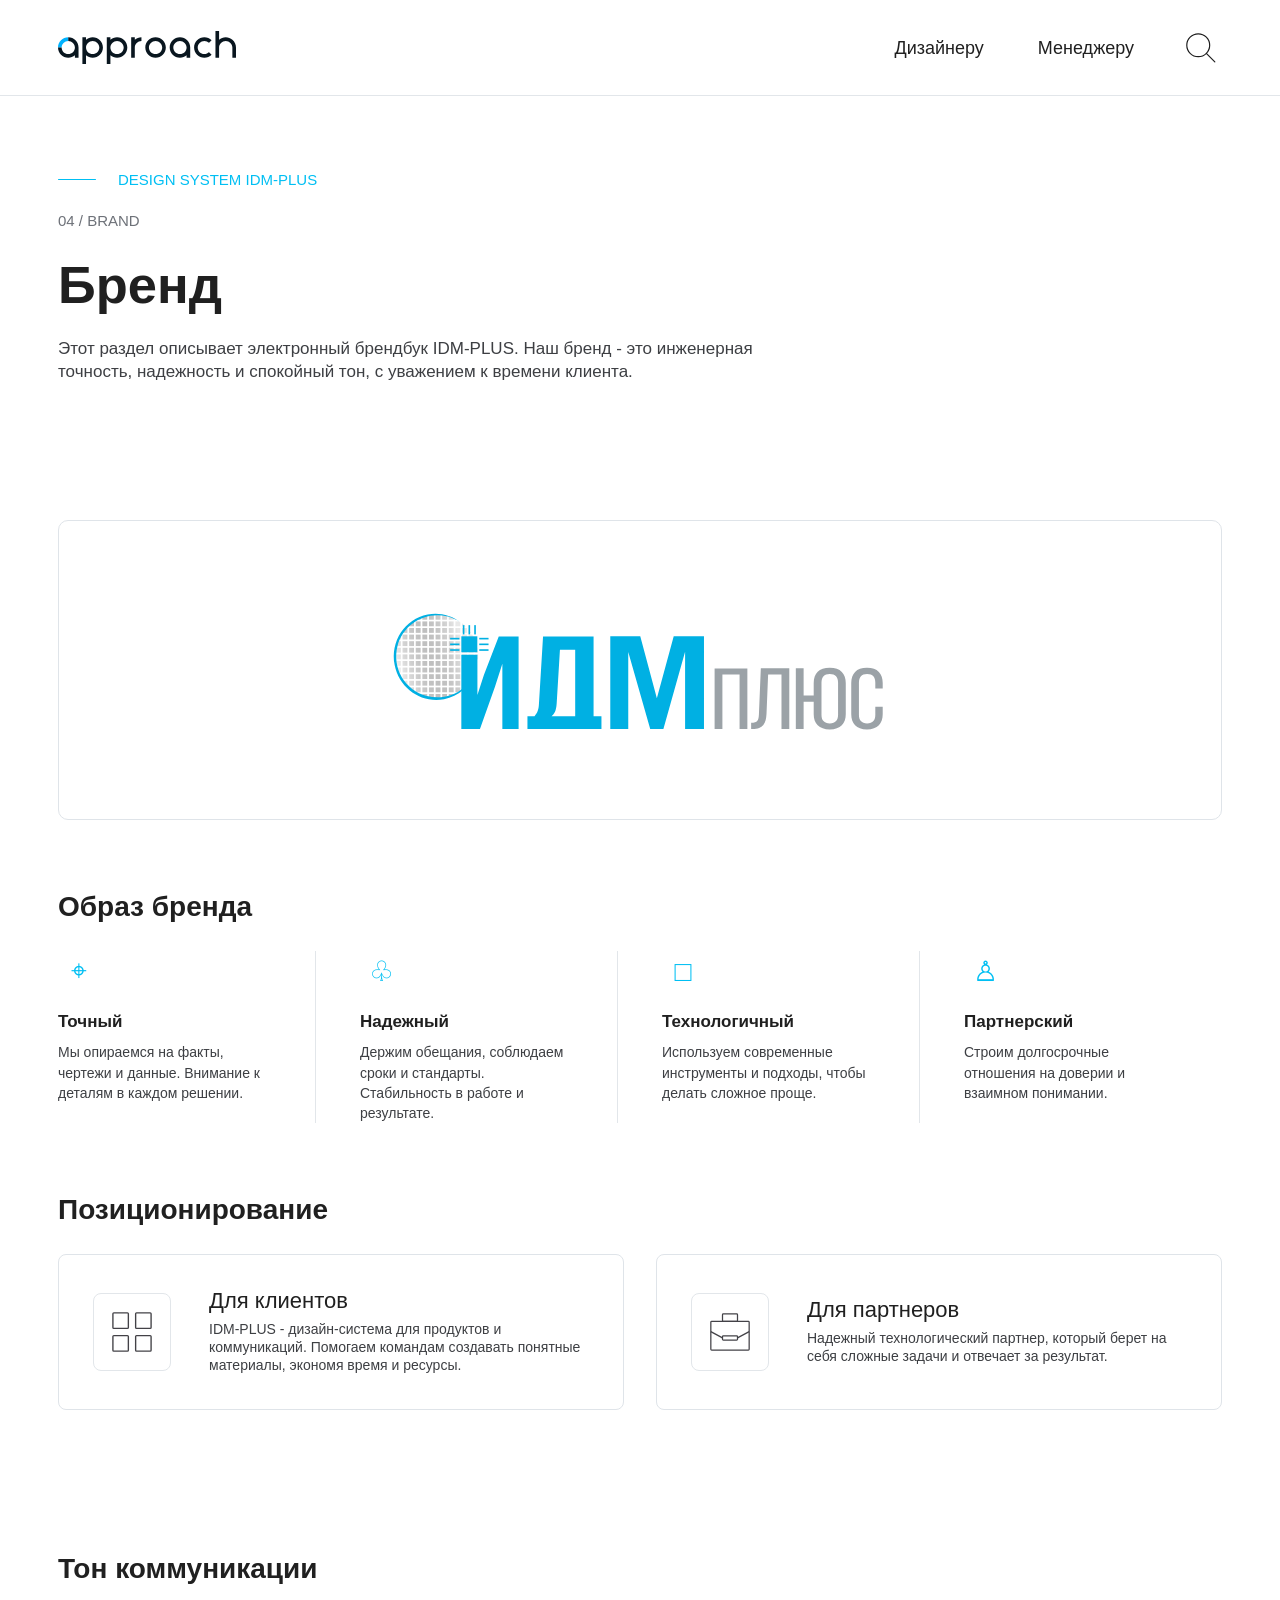
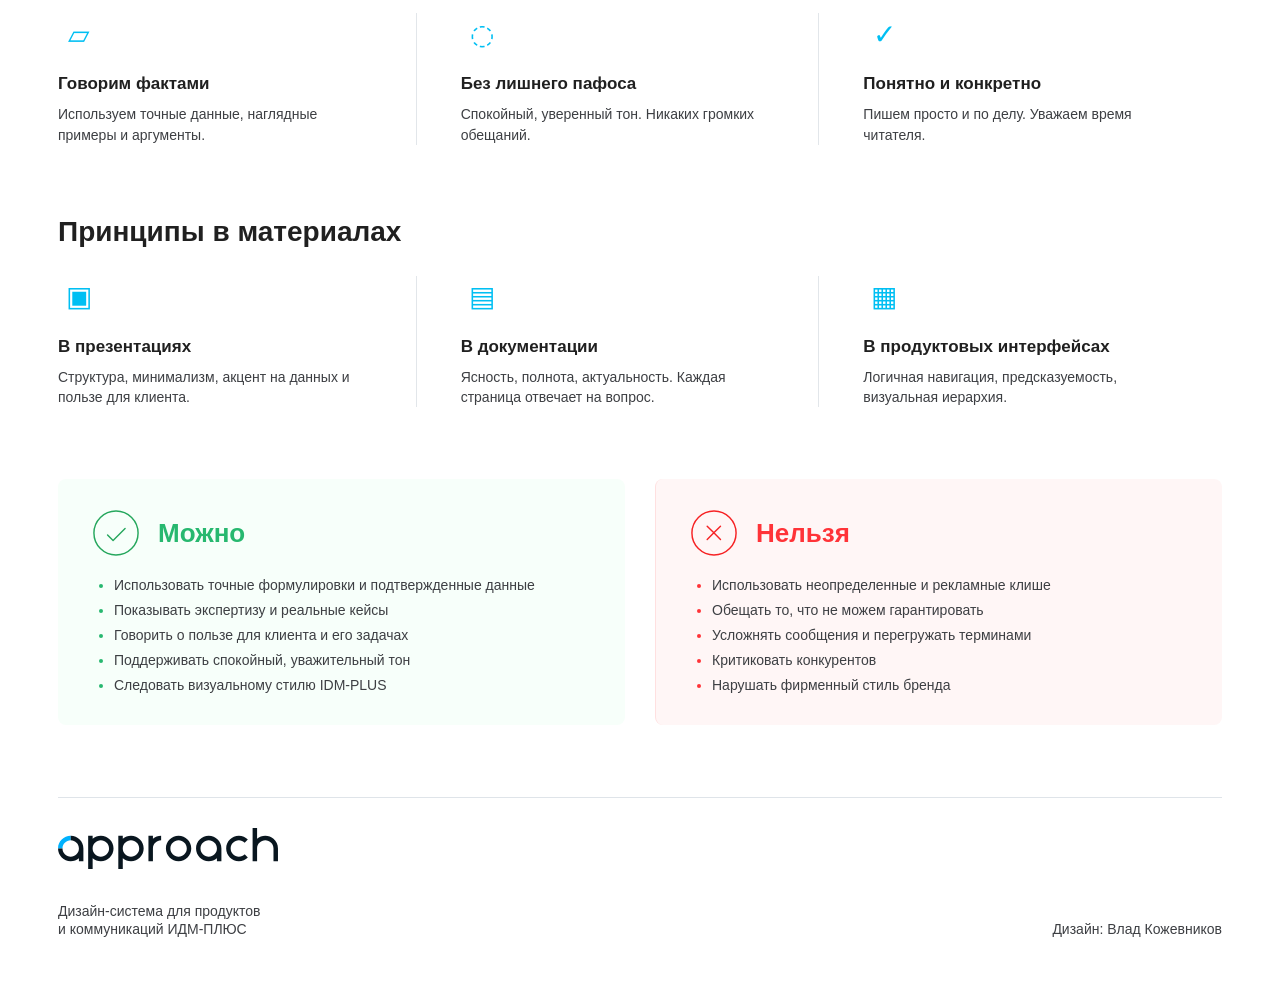
==== commit 8e989fb3: "update 1.8" ====
--- a/brand.html
+++ b/brand.html
@@ -11,7 +11,7 @@
       <a class="site-logo" href="index.html" aria-label="approach">
         <img src="assets/approach-logo.svg" alt="approach" />
       </a>
-      <nav class="top-nav" aria-label="Основная навигация">
+      <nav class="top-nav" id="mainNavigation" aria-label="Основная навигация">
         <div class="nav-group">
           <a class="nav-trigger" href="visual-language.html">Дизайнеру</a>
           <div class="nav-dropdown" aria-label="Разделы для дизайнера">
@@ -29,6 +29,7 @@
           </div>
         </div>
       </nav>
+      <button class="menu-toggle" type="button" aria-label="Открыть меню" aria-expanded="false" aria-controls="mainNavigation"><span></span><span></span><span></span></button>
       <button class="search-toggle" type="button" aria-label="Открыть поиск"></button>
     </header>
 
--- a/styles.css
+++ b/styles.css
@@ -1085,6 +1085,749 @@
   }
 }
 
+/* Responsive safety */
+img,
+svg,
+video,
+canvas {
+  max-width: 100%;
+}
+
+.page,
+.content-page,
+.home-hero,
+.split-hero,
+.download-layout,
+.doc-two-col,
+.typography-grid,
+.home-cards,
+.info-pair,
+.principles,
+.composition,
+.palette-preview,
+.palette-bottom,
+.logo-grid,
+.format-row,
+.status-grid,
+.example-grid,
+.icon-catalog,
+.usage-grid,
+.color-table,
+.rule-table,
+.type-table {
+  min-width: 0;
+}
+
+.home-hero > *,
+.split-hero > *,
+.download-layout > *,
+.doc-two-col > *,
+.typography-grid > *,
+.home-cards > *,
+.info-pair > *,
+.principles > *,
+.composition > *,
+.palette-preview > *,
+.palette-bottom > *,
+.logo-grid > *,
+.format-row > *,
+.status-grid > *,
+.example-grid > *,
+.icon-catalog > *,
+.usage-grid > * {
+  min-width: 0;
+}
+
+.role-card,
+.info-card,
+.principle-card,
+.logo-card,
+.demo-panel,
+.download-aside,
+.brand-logo-stage,
+.icon-catalog,
+.type-panel,
+.font-card,
+.do-card,
+.dont-card {
+  max-width: 100%;
+}
+
+@media (max-width: 1440px) {
+  .home-hero {
+    grid-template-columns: minmax(0, 1fr) minmax(300px, 0.48fr);
+  }
+
+  .home-hero h1 {
+    font-size: clamp(44px, 4.2vw, 60px);
+  }
+}
+
+@media (max-width: 1280px) {
+  .home-hero {
+    grid-template-columns: 1fr;
+    overflow: visible;
+  }
+
+  .hero-visual {
+    justify-self: start;
+    width: min(620px, 100%);
+  }
+
+  .home-hero h1 span {
+    white-space: normal;
+  }
+
+  .split-hero,
+  .download-layout,
+  .doc-two-col,
+  .palette-bottom {
+    grid-template-columns: 1fr !important;
+  }
+
+  .typography-grid {
+    grid-template-columns: 1fr !important;
+  }
+
+  .type-panel {
+    padding-right: 0;
+    border-right: 0;
+  }
+
+  .type-scale {
+    overflow: hidden;
+  }
+
+  .type-row {
+    grid-template-columns: minmax(170px, 240px) minmax(0, 1fr) minmax(150px, 210px) !important;
+    gap: 28px;
+  }
+
+  .type-display {
+    font-size: clamp(48px, 6vw, 74px);
+  }
+
+  .logo-grid,
+  .home-cards,
+  .info-pair,
+  .principles,
+  .composition,
+  .palette-preview,
+  .status-grid,
+  .example-grid {
+    grid-template-columns: repeat(2, minmax(0, 1fr)) !important;
+  }
+
+  .download-aside {
+    position: static;
+  }
+}
+
+@media (max-width: 900px) {
+  .home-cards,
+  .info-pair,
+  .principles,
+  .composition,
+  .palette-preview,
+  .status-grid,
+  .example-grid,
+  .logo-grid,
+  .usage-grid {
+    grid-template-columns: 1fr !important;
+  }
+
+  .type-row {
+    grid-template-columns: 1fr !important;
+    gap: 16px;
+    align-items: start;
+  }
+
+  .type-row-meta {
+    justify-self: start;
+    text-align: left;
+    max-width: none;
+  }
+
+  .type-table,
+  .rule-table,
+  .color-role-table,
+  .visual-table {
+    width: 100%;
+    table-layout: auto;
+  }
+
+  .type-table th,
+  .type-table td,
+  .rule-table th,
+  .rule-table td,
+  .color-role-table th,
+  .color-role-table td,
+  .visual-table th,
+  .visual-table td {
+    white-space: normal !important;
+    overflow-wrap: anywhere;
+  }
+
+  .format-row {
+    grid-template-columns: repeat(2, minmax(0, 1fr)) !important;
+  }
+}
+
+@media (max-width: 640px) {
+  .content-page,
+  .page {
+    overflow-x: clip;
+  }
+
+  .home-hero h1 {
+    font-size: clamp(38px, 11vw, 54px);
+  }
+
+  .role-link,
+  .font-card,
+  .download-link,
+  .example-control,
+  .usage-grid div {
+    grid-template-columns: 44px minmax(0, 1fr) !important;
+  }
+
+  .role-link .arrow,
+  .download-link em {
+    display: none;
+  }
+
+  .format-row {
+    grid-template-columns: 1fr !important;
+  }
+
+  .icon-catalog {
+    grid-template-columns: repeat(4, minmax(0, 1fr)) !important;
+  }
+
+  .type-table th,
+  .type-table td {
+    padding: 10px 8px;
+    font-size: 13px;
+  }
+}
+
+/* Final mobile navigation override */
+.menu-toggle {
+  display: none;
+}
+
+@media (max-width: 1180px) {
+  body.nav-open {
+    overflow: hidden;
+  }
+
+  .site-header {
+    position: sticky !important;
+    top: 0;
+    z-index: 100;
+    display: grid;
+    grid-template-columns: auto 44px 44px;
+    gap: 10px;
+    align-items: center;
+  }
+
+  .site-logo {
+    min-width: 0;
+  }
+
+  .menu-toggle {
+    display: grid !important;
+    width: 44px;
+    height: 44px;
+    margin: 0;
+    padding: 0;
+    border: 1px solid var(--line-color, var(--line));
+    border-radius: 8px;
+    background: #fff;
+    cursor: pointer;
+    place-items: center;
+    position: relative;
+  }
+
+  .menu-toggle span {
+    position: absolute;
+    left: 12px;
+    right: 12px;
+    height: 1.5px;
+    border-radius: 999px;
+    background: var(--ink);
+    transition: transform 180ms ease, opacity 180ms ease, top 180ms ease;
+  }
+
+  .menu-toggle span:nth-child(1) {
+    top: 14px;
+  }
+
+  .menu-toggle span:nth-child(2) {
+    top: 21px;
+  }
+
+  .menu-toggle span:nth-child(3) {
+    top: 28px;
+  }
+
+  .nav-open .menu-toggle span:nth-child(1) {
+    top: 21px;
+    transform: rotate(45deg);
+  }
+
+  .nav-open .menu-toggle span:nth-child(2) {
+    opacity: 0;
+  }
+
+  .nav-open .menu-toggle span:nth-child(3) {
+    top: 21px;
+    transform: rotate(-45deg);
+  }
+
+  .search-toggle {
+    width: 44px !important;
+    height: 44px !important;
+    margin: 0 !important;
+  }
+
+  .top-nav {
+    position: fixed !important;
+    top: 86px !important;
+    left: 34px !important;
+    right: 34px !important;
+    z-index: 99;
+    display: grid !important;
+    grid-template-columns: 1fr !important;
+    gap: 8px !important;
+    max-height: calc(100vh - 110px);
+    margin: 0 !important;
+    padding: 14px !important;
+    border: 1px solid var(--line-color, var(--line));
+    border-radius: 12px;
+    background: #fff;
+    box-shadow: 0 24px 60px rgba(17, 20, 24, 0.1);
+    opacity: 0;
+    visibility: hidden;
+    pointer-events: none;
+    transform: translateY(-8px);
+    overflow: auto;
+    transition: opacity 180ms ease, transform 180ms ease, visibility 180ms ease;
+  }
+
+  .nav-open .top-nav {
+    opacity: 1;
+    visibility: visible;
+    pointer-events: auto;
+    transform: translateY(0);
+  }
+
+  .nav-group {
+    padding: 0 !important;
+    position: static !important;
+  }
+
+  .nav-trigger {
+    width: 100%;
+    min-height: 48px;
+    padding: 0 14px;
+    border-radius: 8px;
+    font-size: 17px;
+    font-weight: 600;
+  }
+
+  .nav-dropdown {
+    position: static !important;
+    min-width: 0 !important;
+    padding: 0 0 8px 16px !important;
+    border: 0 !important;
+    border-radius: 0 !important;
+    box-shadow: none !important;
+    opacity: 1 !important;
+    visibility: visible !important;
+    transform: none !important;
+  }
+
+  .nav-dropdown a {
+    min-height: 40px;
+    padding: 10px 14px;
+    color: var(--text);
+  }
+}
+
+@media (max-width: 760px) {
+  .site-header {
+    grid-template-columns: minmax(0, 1fr) 38px 38px;
+    gap: 8px;
+  }
+
+  .menu-toggle,
+  .search-toggle {
+    width: 38px !important;
+    height: 38px !important;
+  }
+
+  .top-nav {
+    top: 74px !important;
+    left: 20px !important;
+    right: 20px !important;
+    max-height: calc(100vh - 92px);
+  }
+
+  .nav-trigger {
+    font-size: 16px;
+  }
+}
+
+/* Final mobile navigation override */
+.menu-toggle {
+  display: none;
+}
+
+@media (max-width: 1180px) {
+  body.nav-open {
+    overflow: hidden;
+  }
+
+  .site-header {
+    position: sticky !important;
+    top: 0;
+    z-index: 100;
+    display: grid;
+    grid-template-columns: auto 44px 44px;
+    gap: 10px;
+    align-items: center;
+  }
+
+  .site-logo {
+    min-width: 0;
+  }
+
+  .menu-toggle {
+    display: grid !important;
+    width: 44px;
+    height: 44px;
+    margin: 0;
+    padding: 0;
+    border: 1px solid var(--line-color, var(--line));
+    border-radius: 8px;
+    background: #fff;
+    cursor: pointer;
+    place-items: center;
+    position: relative;
+  }
+
+  .menu-toggle span {
+    position: absolute;
+    left: 12px;
+    right: 12px;
+    height: 1.5px;
+    border-radius: 999px;
+    background: var(--ink);
+    transition: transform 180ms ease, opacity 180ms ease, top 180ms ease;
+  }
+
+  .menu-toggle span:nth-child(1) {
+    top: 14px;
+  }
+
+  .menu-toggle span:nth-child(2) {
+    top: 21px;
+  }
+
+  .menu-toggle span:nth-child(3) {
+    top: 28px;
+  }
+
+  .nav-open .menu-toggle span:nth-child(1) {
+    top: 21px;
+    transform: rotate(45deg);
+  }
+
+  .nav-open .menu-toggle span:nth-child(2) {
+    opacity: 0;
+  }
+
+  .nav-open .menu-toggle span:nth-child(3) {
+    top: 21px;
+    transform: rotate(-45deg);
+  }
+
+  .search-toggle {
+    width: 44px !important;
+    height: 44px !important;
+    margin: 0 !important;
+  }
+
+  .top-nav {
+    position: fixed !important;
+    top: 86px !important;
+    left: 34px !important;
+    right: 34px !important;
+    z-index: 99;
+    display: grid !important;
+    grid-template-columns: 1fr !important;
+    gap: 8px !important;
+    max-height: calc(100vh - 110px);
+    margin: 0 !important;
+    padding: 14px !important;
+    border: 1px solid var(--line-color, var(--line));
+    border-radius: 12px;
+    background: #fff;
+    box-shadow: 0 24px 60px rgba(17, 20, 24, 0.1);
+    opacity: 0;
+    visibility: hidden;
+    pointer-events: none;
+    transform: translateY(-8px);
+    overflow: auto;
+    transition: opacity 180ms ease, transform 180ms ease, visibility 180ms ease;
+  }
+
+  .nav-open .top-nav {
+    opacity: 1;
+    visibility: visible;
+    pointer-events: auto;
+    transform: translateY(0);
+  }
+
+  .nav-group {
+    padding: 0 !important;
+    position: static !important;
+  }
+
+  .nav-trigger {
+    width: 100%;
+    min-height: 48px;
+    padding: 0 14px;
+    border-radius: 8px;
+    font-size: 17px;
+    font-weight: 600;
+  }
+
+  .nav-dropdown {
+    position: static !important;
+    min-width: 0 !important;
+    padding: 0 0 8px 16px !important;
+    border: 0 !important;
+    border-radius: 0 !important;
+    box-shadow: none !important;
+    opacity: 1 !important;
+    visibility: visible !important;
+    transform: none !important;
+  }
+
+  .nav-dropdown a {
+    min-height: 40px;
+    padding: 10px 14px;
+    color: var(--text);
+  }
+}
+
+@media (max-width: 760px) {
+  .site-header {
+    grid-template-columns: minmax(0, 1fr) 38px 38px;
+    gap: 8px;
+  }
+
+  .menu-toggle,
+  .search-toggle {
+    width: 38px !important;
+    height: 38px !important;
+  }
+
+  .top-nav {
+    top: 74px !important;
+    left: 20px !important;
+    right: 20px !important;
+    max-height: calc(100vh - 92px);
+  }
+
+  .nav-trigger {
+    font-size: 16px;
+  }
+}
+
+/* Tablet and mobile burger navigation */
+.menu-toggle {
+  display: none;
+  width: 44px;
+  height: 44px;
+  margin-left: auto;
+  padding: 0;
+  border: 1px solid var(--line-color, var(--line));
+  border-radius: 8px;
+  background: #fff;
+  cursor: pointer;
+  place-items: center;
+  position: relative;
+  transition: border-color 160ms ease, background-color 160ms ease;
+}
+
+.menu-toggle span {
+  position: absolute;
+  left: 12px;
+  right: 12px;
+  height: 1.5px;
+  border-radius: 999px;
+  background: var(--ink);
+  transition: transform 180ms ease, opacity 180ms ease, top 180ms ease;
+}
+
+.menu-toggle span:nth-child(1) {
+  top: 14px;
+}
+
+.menu-toggle span:nth-child(2) {
+  top: 21px;
+}
+
+.menu-toggle span:nth-child(3) {
+  top: 28px;
+}
+
+.menu-toggle:hover,
+.menu-toggle:focus-visible {
+  border-color: var(--blue);
+  background: #f3fbff;
+  outline: 0;
+}
+
+.nav-open .menu-toggle span:nth-child(1) {
+  top: 21px;
+  transform: rotate(45deg);
+}
+
+.nav-open .menu-toggle span:nth-child(2) {
+  opacity: 0;
+}
+
+.nav-open .menu-toggle span:nth-child(3) {
+  top: 21px;
+  transform: rotate(-45deg);
+}
+
+@media (max-width: 1180px) {
+  .site-header {
+    position: sticky;
+    top: 0;
+    z-index: 30;
+  }
+
+  .menu-toggle {
+    display: grid;
+  }
+
+  .top-nav {
+    position: fixed;
+    top: 86px;
+    left: 34px;
+    right: 34px;
+    z-index: 29;
+    display: grid !important;
+    gap: 8px;
+    max-height: calc(100vh - 110px);
+    padding: 14px;
+    border: 1px solid var(--line-color, var(--line));
+    border-radius: 12px;
+    background: #fff;
+    box-shadow: 0 24px 60px rgba(17, 20, 24, 0.1);
+    opacity: 0;
+    visibility: hidden;
+    pointer-events: none;
+    transform: translateY(-8px);
+    overflow: auto;
+    transition: opacity 180ms ease, transform 180ms ease, visibility 180ms ease;
+  }
+
+  .nav-open .top-nav {
+    opacity: 1;
+    visibility: visible;
+    pointer-events: auto;
+    transform: translateY(0);
+  }
+
+  .nav-group {
+    padding: 0 !important;
+  }
+
+  .nav-trigger {
+    width: 100%;
+    min-height: 48px;
+    padding: 0 14px;
+    border-radius: 8px;
+    font-size: 17px;
+    font-weight: 600;
+  }
+
+  .nav-trigger:hover,
+  .nav-group:focus-within .nav-trigger,
+  .nav-group:hover .nav-trigger {
+    background: #f3fbff;
+  }
+
+  .nav-dropdown {
+    position: static !important;
+    min-width: 0;
+    padding: 0 0 8px 16px;
+    border: 0;
+    border-radius: 0;
+    box-shadow: none;
+    opacity: 1;
+    visibility: visible;
+    transform: none !important;
+  }
+
+  .nav-dropdown a {
+    min-height: 40px;
+    padding: 10px 14px;
+    color: var(--text);
+  }
+
+  .search-toggle {
+    margin-left: 12px !important;
+  }
+}
+
+@media (max-width: 760px) {
+  .menu-toggle {
+    width: 38px;
+    height: 38px;
+  }
+
+  .menu-toggle span {
+    left: 10px;
+    right: 10px;
+  }
+
+  .menu-toggle span:nth-child(1) {
+    top: 12px;
+  }
+
+  .menu-toggle span:nth-child(2) {
+    top: 18px;
+  }
+
+  .menu-toggle span:nth-child(3) {
+    top: 24px;
+  }
+
+  .nav-open .menu-toggle span:nth-child(1),
+  .nav-open .menu-toggle span:nth-child(3) {
+    top: 18px;
+  }
+
+  .top-nav {
+    top: 74px;
+    left: 20px;
+    right: 20px;
+    max-height: calc(100vh - 92px);
+  }
+
+  .nav-trigger {
+    font-size: 16px;
+  }
+}
+
 /* Asset pass: real icons and stronger hero rhythm. */
 .hero-visual img {
   width: 100%;
@@ -1286,7 +2029,7 @@
     width: 42px;
     height: 42px;
   }
-}
+}
 
 /* Final readable scale and tighter page gutters. */
 :root {
@@ -3997,3 +4740,361 @@
     width: auto;
   }
 }
+
+/* Final responsive hardening */
+img,
+svg,
+video,
+canvas {
+  max-width: 100%;
+}
+
+.page,
+.content-page,
+.home-hero,
+.split-hero,
+.download-layout,
+.doc-two-col,
+.typography-grid,
+.home-cards,
+.info-pair,
+.principles,
+.composition,
+.palette-preview,
+.palette-bottom,
+.logo-grid,
+.format-row,
+.status-grid,
+.example-grid,
+.icon-catalog,
+.usage-grid {
+  min-width: 0;
+}
+
+.home-hero > *,
+.split-hero > *,
+.download-layout > *,
+.doc-two-col > *,
+.typography-grid > *,
+.home-cards > *,
+.info-pair > *,
+.principles > *,
+.composition > *,
+.palette-preview > *,
+.palette-bottom > *,
+.logo-grid > *,
+.format-row > *,
+.status-grid > *,
+.example-grid > *,
+.icon-catalog > *,
+.usage-grid > * {
+  min-width: 0;
+  max-width: 100%;
+}
+
+@media (max-width: 1440px) {
+  .home-hero {
+    grid-template-columns: minmax(0, 1fr) minmax(300px, 0.48fr) !important;
+  }
+
+  .home-hero h1 {
+    font-size: clamp(44px, 4.2vw, 60px) !important;
+  }
+}
+
+@media (max-width: 1280px) {
+  .home-hero,
+  .split-hero,
+  .download-layout,
+  .doc-two-col,
+  .palette-bottom,
+  .typography-grid {
+    grid-template-columns: 1fr !important;
+  }
+
+  .home-hero {
+    overflow: visible;
+  }
+
+  .home-hero h1 span {
+    white-space: normal !important;
+  }
+
+  .hero-visual,
+  .logos-page .hero-mark {
+    justify-self: start;
+    width: min(620px, 100%) !important;
+  }
+
+  .type-panel {
+    padding-right: 0 !important;
+    border-right: 0 !important;
+  }
+
+  .logo-grid,
+  .home-cards,
+  .info-pair,
+  .principles,
+  .composition,
+  .palette-preview,
+  .status-grid,
+  .example-grid {
+    grid-template-columns: repeat(2, minmax(0, 1fr)) !important;
+  }
+
+  .download-aside {
+    position: static;
+  }
+}
+
+@media (max-width: 900px) {
+  .home-cards,
+  .info-pair,
+  .principles,
+  .composition,
+  .palette-preview,
+  .status-grid,
+  .example-grid,
+  .logo-grid,
+  .usage-grid,
+  .palette-bottom .do-dont.compact,
+  .do-dont,
+  .do-dont.compact {
+    grid-template-columns: 1fr !important;
+  }
+
+  .type-row {
+    grid-template-columns: 1fr !important;
+    gap: 16px;
+    align-items: start;
+  }
+
+  .type-row-meta {
+    justify-self: start;
+    max-width: none;
+    text-align: left;
+  }
+
+  .type-table,
+  .rule-table,
+  .color-role-table,
+  .visual-table {
+    width: 100%;
+    table-layout: auto;
+  }
+
+  .type-table th,
+  .type-table td,
+  .rule-table th,
+  .rule-table td,
+  .color-role-table th,
+  .color-role-table td,
+  .visual-table th,
+  .visual-table td {
+    white-space: normal !important;
+    overflow-wrap: anywhere;
+  }
+
+  .format-row {
+    grid-template-columns: repeat(2, minmax(0, 1fr)) !important;
+  }
+}
+
+@media (max-width: 640px) {
+  .content-page,
+  .page {
+    overflow-x: clip;
+  }
+
+  .home-hero h1 {
+    font-size: clamp(38px, 11vw, 54px) !important;
+  }
+
+  .role-link,
+  .font-card,
+  .download-link,
+  .example-control,
+  .usage-grid div {
+    grid-template-columns: 44px minmax(0, 1fr) !important;
+  }
+
+  .role-link .arrow,
+  .download-link em {
+    display: none;
+  }
+
+  .format-row {
+    grid-template-columns: 1fr !important;
+  }
+
+  .icon-catalog {
+    grid-template-columns: repeat(4, minmax(0, 1fr)) !important;
+  }
+
+  .type-table th,
+  .type-table td {
+    padding: 10px 8px;
+    font-size: 13px;
+  }
+}
+
+
+/* Absolute final mobile navigation override */
+.menu-toggle {
+  display: none;
+}
+
+@media (max-width: 1180px) {
+  body.nav-open {
+    overflow: hidden;
+  }
+
+  .site-header {
+    position: sticky !important;
+    top: 0;
+    z-index: 100;
+    display: grid;
+    grid-template-columns: auto 44px 44px;
+    gap: 10px;
+    align-items: center;
+  }
+
+  .site-logo {
+    min-width: 0;
+  }
+
+  .menu-toggle {
+    display: grid !important;
+    width: 44px;
+    height: 44px;
+    margin: 0;
+    padding: 0;
+    border: 1px solid var(--line-color, var(--line));
+    border-radius: 8px;
+    background: #fff;
+    cursor: pointer;
+    place-items: center;
+    position: relative;
+  }
+
+  .menu-toggle span {
+    position: absolute;
+    left: 12px;
+    right: 12px;
+    height: 1.5px;
+    border-radius: 999px;
+    background: var(--ink);
+    transition: transform 180ms ease, opacity 180ms ease, top 180ms ease;
+  }
+
+  .menu-toggle span:nth-child(1) { top: 14px; }
+  .menu-toggle span:nth-child(2) { top: 21px; }
+  .menu-toggle span:nth-child(3) { top: 28px; }
+
+  .nav-open .menu-toggle span:nth-child(1) {
+    top: 21px;
+    transform: rotate(45deg);
+  }
+
+  .nav-open .menu-toggle span:nth-child(2) {
+    opacity: 0;
+  }
+
+  .nav-open .menu-toggle span:nth-child(3) {
+    top: 21px;
+    transform: rotate(-45deg);
+  }
+
+  .search-toggle {
+    width: 44px !important;
+    height: 44px !important;
+    margin: 0 !important;
+  }
+
+  .top-nav {
+    position: fixed !important;
+    top: 86px !important;
+    left: 34px !important;
+    right: 34px !important;
+    z-index: 99;
+    display: grid !important;
+    grid-template-columns: 1fr !important;
+    gap: 8px !important;
+    max-height: calc(100vh - 110px);
+    margin: 0 !important;
+    padding: 14px !important;
+    border: 1px solid var(--line-color, var(--line));
+    border-radius: 12px;
+    background: #fff;
+    box-shadow: 0 24px 60px rgba(17, 20, 24, 0.1);
+    opacity: 0;
+    visibility: hidden;
+    pointer-events: none;
+    transform: translateY(-8px);
+    overflow: auto;
+    transition: opacity 180ms ease, transform 180ms ease, visibility 180ms ease;
+  }
+
+  .nav-open .top-nav {
+    opacity: 1;
+    visibility: visible;
+    pointer-events: auto;
+    transform: translateY(0);
+  }
+
+  .nav-group {
+    padding: 0 !important;
+    position: static !important;
+  }
+
+  .nav-trigger {
+    width: 100%;
+    min-height: 48px;
+    padding: 0 14px;
+    border-radius: 8px;
+    font-size: 17px;
+    font-weight: 600;
+  }
+
+  .nav-dropdown {
+    position: static !important;
+    min-width: 0 !important;
+    padding: 0 0 8px 16px !important;
+    border: 0 !important;
+    border-radius: 0 !important;
+    box-shadow: none !important;
+    opacity: 1 !important;
+    visibility: visible !important;
+    transform: none !important;
+  }
+
+  .nav-dropdown a {
+    min-height: 40px;
+    padding: 10px 14px;
+    color: var(--text);
+  }
+}
+
+@media (max-width: 760px) {
+  .site-header {
+    grid-template-columns: minmax(0, 1fr) 38px 38px;
+    gap: 8px;
+  }
+
+  .menu-toggle,
+  .search-toggle {
+    width: 38px !important;
+    height: 38px !important;
+  }
+
+  .top-nav {
+    top: 74px !important;
+    left: 20px !important;
+    right: 20px !important;
+    max-height: calc(100vh - 92px);
+  }
+
+  .nav-trigger {
+    font-size: 16px;
+  }
+}
